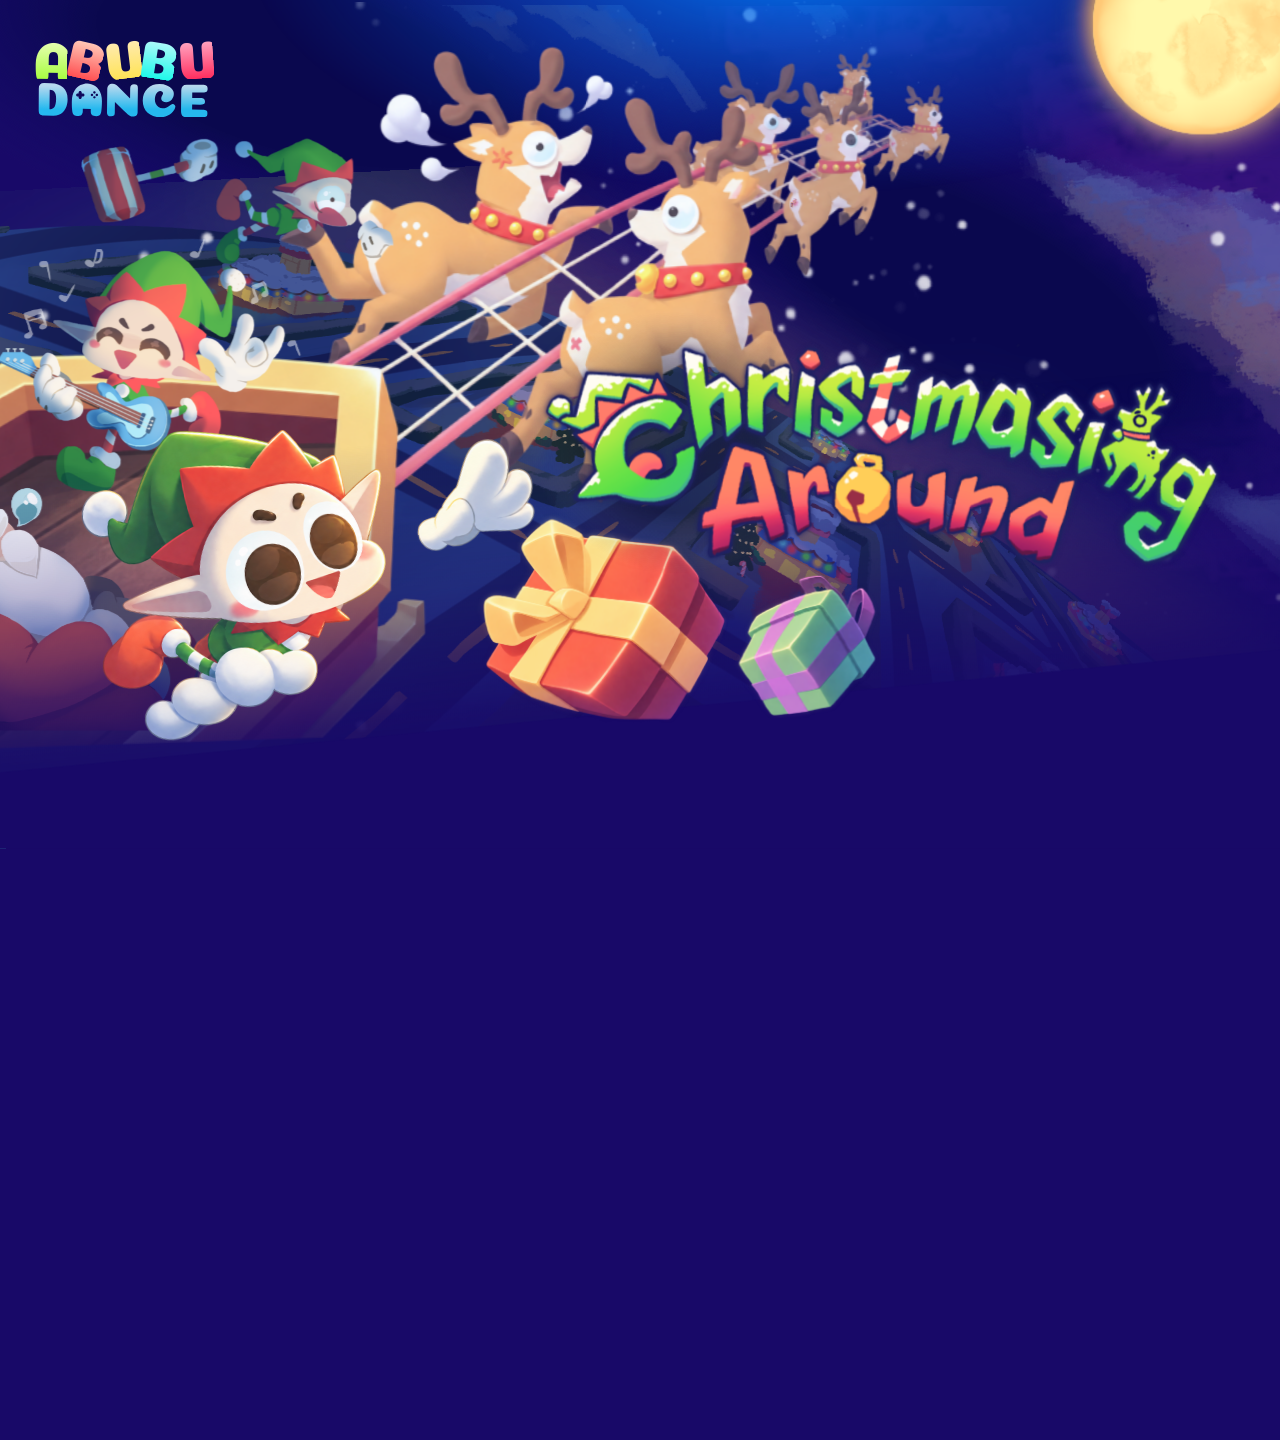
==== abubu-web/index.html @ f177db67 "Merge commit '25cd768bbc5ff5e74a56081f622a112003eb0396'" ====
<!doctype html>
<html lang="en">
<head>
  <meta charset="utf-8">
  <meta name="viewport" content="width=device-width, initial-scale=1">
  <meta name="theme-color" content="#180968">
  <meta name="description" content="Christmas Around — a festive adventure from Abubu Dance.">
  <title>Christmas Around — Abubu Dance</title>
  <link rel="preload" href="assets/ca_logo.png" as="image">
  <link rel="preload" href="assets/sleigh2.png" as="image">
  <style>
    @font-face { font-family: Coiny; src: url("assets/Coiny.ttf") format("truetype"); font-display: swap; }
    :root { color-scheme: dark; background: #180968; }
    * { box-sizing: border-box; }
    html, body { margin: 0; min-height: 100%; }
    body { min-height: 100vh; overflow-x: hidden; background: #180968; }
    .page { min-height: 160vh; overflow: hidden; }
    .scene-shell { position: relative; width: 100%; overflow: hidden; background: #180968; opacity: 0; animation: reveal 1.15s ease-out forwards; }
    .artboard { position: absolute; top: 0; left: 50%; width: 1232px; height: 817px; overflow: hidden; background: #180968; transform-origin: top center; transform: translateX(-50%) scale(var(--scale, 1)); isolation: isolate; }
    .layer, .sprite { position: absolute; }
    .layer, .sprite { pointer-events: none; }
    .layer img, .sprite img { display: block; width: 100%; height: 100%; }
    .parallax { transform: translate3d(var(--move-x, 0px), var(--move-y, 0px), 0); will-change: transform; }
    .rotated { transform: rotate(var(--angle)); transform-origin: center; }
    .rotated.parallax { transform: translate3d(var(--move-x, 0px), var(--move-y, 0px), 0) rotate(var(--angle)); }
    .flight { position: absolute; inset: 0; pointer-events: none; transform: translate3d(var(--flight-x, 0px), var(--flight-y, 0px), 0); will-change: transform; }
    .cloud-high { left: 0; top: 0; width: 1232px; height: 576px; }
    .mobile-background { display: none; left: 0; top: -24px; width: 1232px; height: 842px; }
    .ellipse-72 { left: 321.98px; top: 49.995px; width: 1198px; height: 477px; --angle: 27.01deg; }
    .ellipse-73 { left: -320.015px; top: -164.495px; width: 1198px; height: 477px; --angle: 15.51deg; }
    .cloud-far { left: 0; top: 0; width: 1232px; height: 576px; }
    .planet { left: -103.15px; top: 149.54px; width: 1353px; height: 632px; --angle: -3.05deg; opacity: .79; }
    .snow-2, .snow-3 { left: -276px; top: 0; width: 1511px; height: 706px; }
    .snow-3 { opacity: .47; }
    .snow-detail { left: 515.88px; top: -64.1px; width: 367.895px; height: 171.951px; --angle: .59deg; opacity: .47; }
    .ellipse-71 { left: 150px; top: -334px; width: 1223px; height: 558px; }
    .moon-light { left: 1012px; top: -131px; width: 283px; height: 284px; }
    .moon { left: -588px; top: -160px; width: 1979px; height: 925px; }
    .sleigh { left: -30.474px; top: 35.951px; width: 1179.68px; height: 668.355px; --angle: -1.86deg; }
    .sleigh-shadow { left: -160.816px; top: 360.765px; width: 524px; height: 413.434px; --angle: 1.62deg; }
    .sleigh-detail { left: 763.72px; top: 192px; width: 8.598px; height: 10px; opacity: .93; }
    .sleigh-detail img { -webkit-mask: url("assets/sleigh3.svg") center / 100% 100% no-repeat; mask: url("assets/sleigh3.svg") center / 100% 100% no-repeat; }
    .santa { left: 1px; top: 267px; width: 937px; height: 438px; }
    .elf-hammer { left: -19px; top: 114px; width: 1392px; height: 651px; }
    .elf-guitar { left: -23px; top: 183px; width: 1119px; height: 523px; }
    .fade-slope { left: -48px; top: 404px; width: 1320px; height: 345px; transform: rotate(-5.34deg); background: linear-gradient(180deg, rgba(24,9,104,0) 0%, rgba(24,9,104,.34) 42%, rgba(24,9,104,.88) 78%, #180968 100%); }
    .fade-bottom { left: 0; top: 625px; width: 1235px; height: 192px; }
    .gift { left: 412px; top: 477px; width: 479px; height: 228px; transform: translate3d(var(--foreground-x, 0px), var(--foreground-y, 0px), 0); will-change: transform; }
    .gift img, .elf-front img { will-change: transform; }
    .gift-red img { clip-path: inset(0 38% 0 0); transform-origin: 31% 58%; animation: gift-float-red 4.8s ease-in-out -1.2s infinite; }
    .gift-green img { clip-path: inset(0 0 0 59%); transform-origin: 78% 58%; animation: gift-float-green 5.4s ease-in-out -3.3s infinite; }
    .elf-front { left: 16.177px; top: 368.239px; width: 703px; height: 329px; --angle: -6.41deg; transform: translate3d(var(--foreground-x, 0px), var(--foreground-y, 0px), 0) rotate(var(--angle)); will-change: transform; }
    .elf-front img { animation: elf-float 5.1s ease-in-out -.9s infinite; }
    .logo-shadow { left: 495.108px; top: 286.025px; width: 301.982px; height: 266.508px; --angle: 2.95deg; }
    .game-logo { left: 173.546px; top: 156.808px; width: 1015.096px; height: 474.803px; --angle: 2.95deg; }
    .logo-motion { position: absolute; inset: 0; pointer-events: none; transform: translate3d(var(--logo-x, 0px), var(--logo-y, 0px), 0); animation: logo-breathe 5s ease-in-out infinite; will-change: transform; }
    .studio-logo { position: absolute; left: 32px; top: 27px; width: 170px; height: 88px; z-index: 30; pointer-events: none; }
    .studio-logo__top { height: 53px; display: flex; align-items: flex-start; gap: 0; font: 54px/.9 Coiny, sans-serif; letter-spacing: -5px; white-space: nowrap; }
    .studio-logo__top span { display: block; -webkit-background-clip: text; background-clip: text; color: transparent; }
    .studio-logo__top span:nth-child(1) { transform: rotate(1deg); background-image: linear-gradient(#ffffdc, #a8fc42); }
    .studio-logo__top span:nth-child(2) { transform: rotate(13deg); background-image: linear-gradient(#fff4dc, #ff4f52); }
    .studio-logo__top span:nth-child(3) { transform: rotate(-7deg); background-image: linear-gradient(#ffeed2, #ffe356); }
    .studio-logo__top span:nth-child(4) { transform: rotate(9deg); background-image: linear-gradient(#e4f9ff, #1ef9ea); }
    .studio-logo__top span:nth-child(5) { transform: rotate(-4deg); background-image: linear-gradient(#ffcee3, #ff2e5f); }
    .studio-logo__dance { display: block; position: absolute; left: 5px; top: 53px; width: 162.786px; height: 33.255px; opacity: .9; }
    @keyframes reveal { from { opacity: 0; filter: brightness(.72); } to { opacity: 1; filter: brightness(1); } }
    @keyframes elf-float { 0%, 100% { transform: translate3d(0, 3px, 0) rotate(-.7deg); } 50% { transform: translate3d(4px, -12px, 0) rotate(.8deg); } }
    @keyframes gift-float-red { 0%, 100% { transform: translate3d(0, 3px, 0) rotate(-.8deg); } 50% { transform: translate3d(2px, -13px, 0) rotate(1.4deg); } }
    @keyframes gift-float-green { 0%, 100% { transform: translate3d(0, -2px, 0) rotate(.7deg); } 50% { transform: translate3d(-3px, -16px, 0) rotate(-1.3deg); } }
    @keyframes logo-breathe { 0%, 100% { transform: translate3d(var(--logo-x, 0px), var(--logo-y, 0px), 0) rotate(-.25deg); } 50% { transform: translate3d(var(--logo-x, 0px), calc(var(--logo-y, 0px) - 5px), 0) rotate(.35deg); } }
    @media (max-width: 600px) {
      .artboard { left: 0; height: 1060px; transform-origin: top left; transform: scale(var(--scale, 1)); }
      .artboard > .parallax:not(.mobile-background), .flight { display: none; }
      .mobile-background { display: block; }
      .fade-slope { left: -40px; top: 300px; width: 830px; height: 650px; transform: none; background: linear-gradient(180deg, rgba(24,9,104,0) 0%, rgba(24,9,104,.18) 26%, rgba(24,9,104,.7) 55%, #180968 82%); }
      .fade-bottom { display: none; }
      .game-logo { left: -295px; top: 400px; }
      .logo-shadow { left: 26.562px; top: 529.217px; }
      .elf-front { left: -65px; top: 660px; }
      .gift { left: 230px; top: 760px; }
    }
    @media (prefers-reduced-motion: reduce) {
      .scene-shell { opacity: 1; animation: none; }
      .logo-motion, .gift img, .elf-front img { animation: none; }
      .parallax { transform: none; }
      .rotated.parallax { transform: rotate(var(--angle)); }
      .flight { transform: none; }
      .gift { transform: none; }
      .elf-front { transform: rotate(var(--angle)); }
    }
  </style>
</head>
<body>
  <main class="page" aria-label="Christmas Around game landing page">
    <div class="scene-shell" id="scene-shell">
      <div class="artboard" id="artboard">
        <div class="layer mobile-background parallax" data-depth="5" aria-hidden="true"><img src="assets/ca_background_mobile.png" alt=""></div>
        <div class="layer cloud-high parallax" data-depth="9" aria-hidden="true"><img src="assets/cloud_high.png" alt=""></div>
        <div class="layer ellipse-72 rotated parallax" data-depth="9" aria-hidden="true"><img src="assets/ellipse72.svg" alt=""></div>
        <div class="layer ellipse-73 rotated parallax" data-depth="9" aria-hidden="true"><img src="assets/ellipse73.svg" alt=""></div>
        <div class="layer cloud-far parallax" data-depth="7" aria-hidden="true"><img src="assets/cloud_far.png" alt=""></div>
        <div class="layer planet rotated parallax" data-depth="6" aria-hidden="true"><img src="assets/planet.png" alt=""></div>
        <div class="layer snow-2 parallax" data-depth="3" aria-hidden="true"><img src="assets/snow2.png" alt=""></div>
        <div class="layer snow-3 parallax" data-depth="3" aria-hidden="true"><img src="assets/snow3.png" alt=""></div>
        <div class="layer snow-detail rotated parallax" data-depth="3" aria-hidden="true"><img src="assets/snow3.png" alt=""></div>
        <div class="layer ellipse-71 parallax" data-depth="4" aria-hidden="true"><img src="assets/ellipse71.svg" alt=""></div>
        <div class="layer moon-light parallax" data-depth="3" aria-hidden="true"><img src="assets/moon_light.svg" alt=""></div>
        <div class="layer moon parallax" data-depth="3" aria-hidden="true"><img src="assets/moon.png" alt=""></div>
        <div class="flight" id="flight" aria-hidden="true">
          <div class="layer sleigh-shadow rotated"><img src="assets/sleigh_shadow.svg" alt=""></div>
          <div class="layer sleigh rotated"><img src="assets/sleigh2.png" alt=""></div>
          <div class="layer sleigh-detail"><img src="assets/sleigh4.png" alt=""></div>
          <div class="layer santa"><img src="assets/santa.png" alt=""></div>
          <div class="layer elf-hammer"><img src="assets/elf_hammer.png" alt=""></div>
          <div class="layer elf-guitar"><img src="assets/elf_guitar.png" alt=""></div>
        </div>
        <div class="layer fade-slope" aria-hidden="true"></div>
        <div class="layer fade-bottom" aria-hidden="true"><img src="assets/rectangle370.svg" alt=""></div>
        <div class="sprite gift gift-red" aria-hidden="true"><img src="assets/ca_gift.png" alt=""></div>
        <div class="sprite gift gift-green" aria-hidden="true"><img src="assets/ca_gift.png" alt=""></div>
        <div class="sprite elf-front" aria-hidden="true"><img src="assets/ca_elf_gift.png" alt=""></div>
        <div class="logo-motion" id="logo-motion" aria-hidden="true">
          <div class="layer logo-shadow rotated"><img src="assets/logo_shadow.svg" alt=""></div>
          <div class="layer game-logo rotated"><img src="assets/ca_logo.png" alt=""></div>
        </div>
        <div class="studio-logo" role="img" aria-label="Abubu Dance">
          <div class="studio-logo__top" aria-hidden="true"><span>A</span><span>B</span><span>U</span><span>B</span><span>U</span></div>
          <img class="studio-logo__dance" src="assets/abubu_dance.svg" alt="">
        </div>
      </div>
    </div>
  </main>
  <script>
    (() => {
      const shell = document.getElementById('scene-shell');
      const board = document.getElementById('artboard');
      const logo = document.getElementById('logo-motion');
      const flight = document.getElementById('flight');
      const layers = [...board.querySelectorAll('[data-depth]')];
      const reduceMotion = matchMedia('(prefers-reduced-motion: reduce)');
      const position = { x: 0, y: 0, scroll: 0, targetX: 0, targetY: 0, targetScroll: 0 };
      const resize = () => {
        const width = document.documentElement.clientWidth;
        const mobile = window.innerWidth <= 600;
        const scale = width / (mobile ? 750 : 1232);
        board.style.setProperty('--scale', scale);
        shell.style.height = `${(mobile ? 1060 : 817) * scale}px`;
      };
      resize();
      addEventListener('resize', resize, { passive: true });
      addEventListener('pointermove', event => {
        if (reduceMotion.matches) return;
        position.targetX = Math.max(-1, Math.min(1, (event.clientX / window.innerWidth - .5) * 2));
        position.targetY = Math.max(-1, Math.min(1, (event.clientY / window.innerHeight - .5) * 2));
      }, { passive: true });
      addEventListener('pointerout', event => {
        if (!event.relatedTarget) { position.targetX = 0; position.targetY = 0; }
      });
      const onScroll = () => { position.targetScroll = Math.min(window.scrollY, 700); };
      addEventListener('scroll', onScroll, { passive: true });
      onScroll();
      function tick() {
        position.x += (position.targetX - position.x) * .065;
        position.y += (position.targetY - position.y) * .065;
        position.scroll += (position.targetScroll - position.scroll) * .075;
        if (!reduceMotion.matches) {
          for (const layer of layers) {
            const depth = Number(layer.dataset.depth);
            layer.style.setProperty('--move-x', `${(-position.x * depth).toFixed(2)}px`);
            layer.style.setProperty('--move-y', `${(-position.y * depth - position.scroll * depth / 60).toFixed(2)}px`);
          }
          flight.style.setProperty('--flight-x', `${(position.x * 5).toFixed(2)}px`);
          flight.style.setProperty('--flight-y', `${(position.y * 3 - position.scroll * .06).toFixed(2)}px`);
          board.style.setProperty('--foreground-x', `${(position.x * 3).toFixed(2)}px`);
          board.style.setProperty('--foreground-y', `${(position.y * 2 - position.scroll * .035).toFixed(2)}px`);
          logo.style.setProperty('--logo-x', `${(position.x * 3.5).toFixed(2)}px`);
          logo.style.setProperty('--logo-y', `${(position.y * 2.5 - position.scroll * .045).toFixed(2)}px`);
        }
        requestAnimationFrame(tick);
      }
      requestAnimationFrame(tick);
    })();
  </script>
</body>
</html>
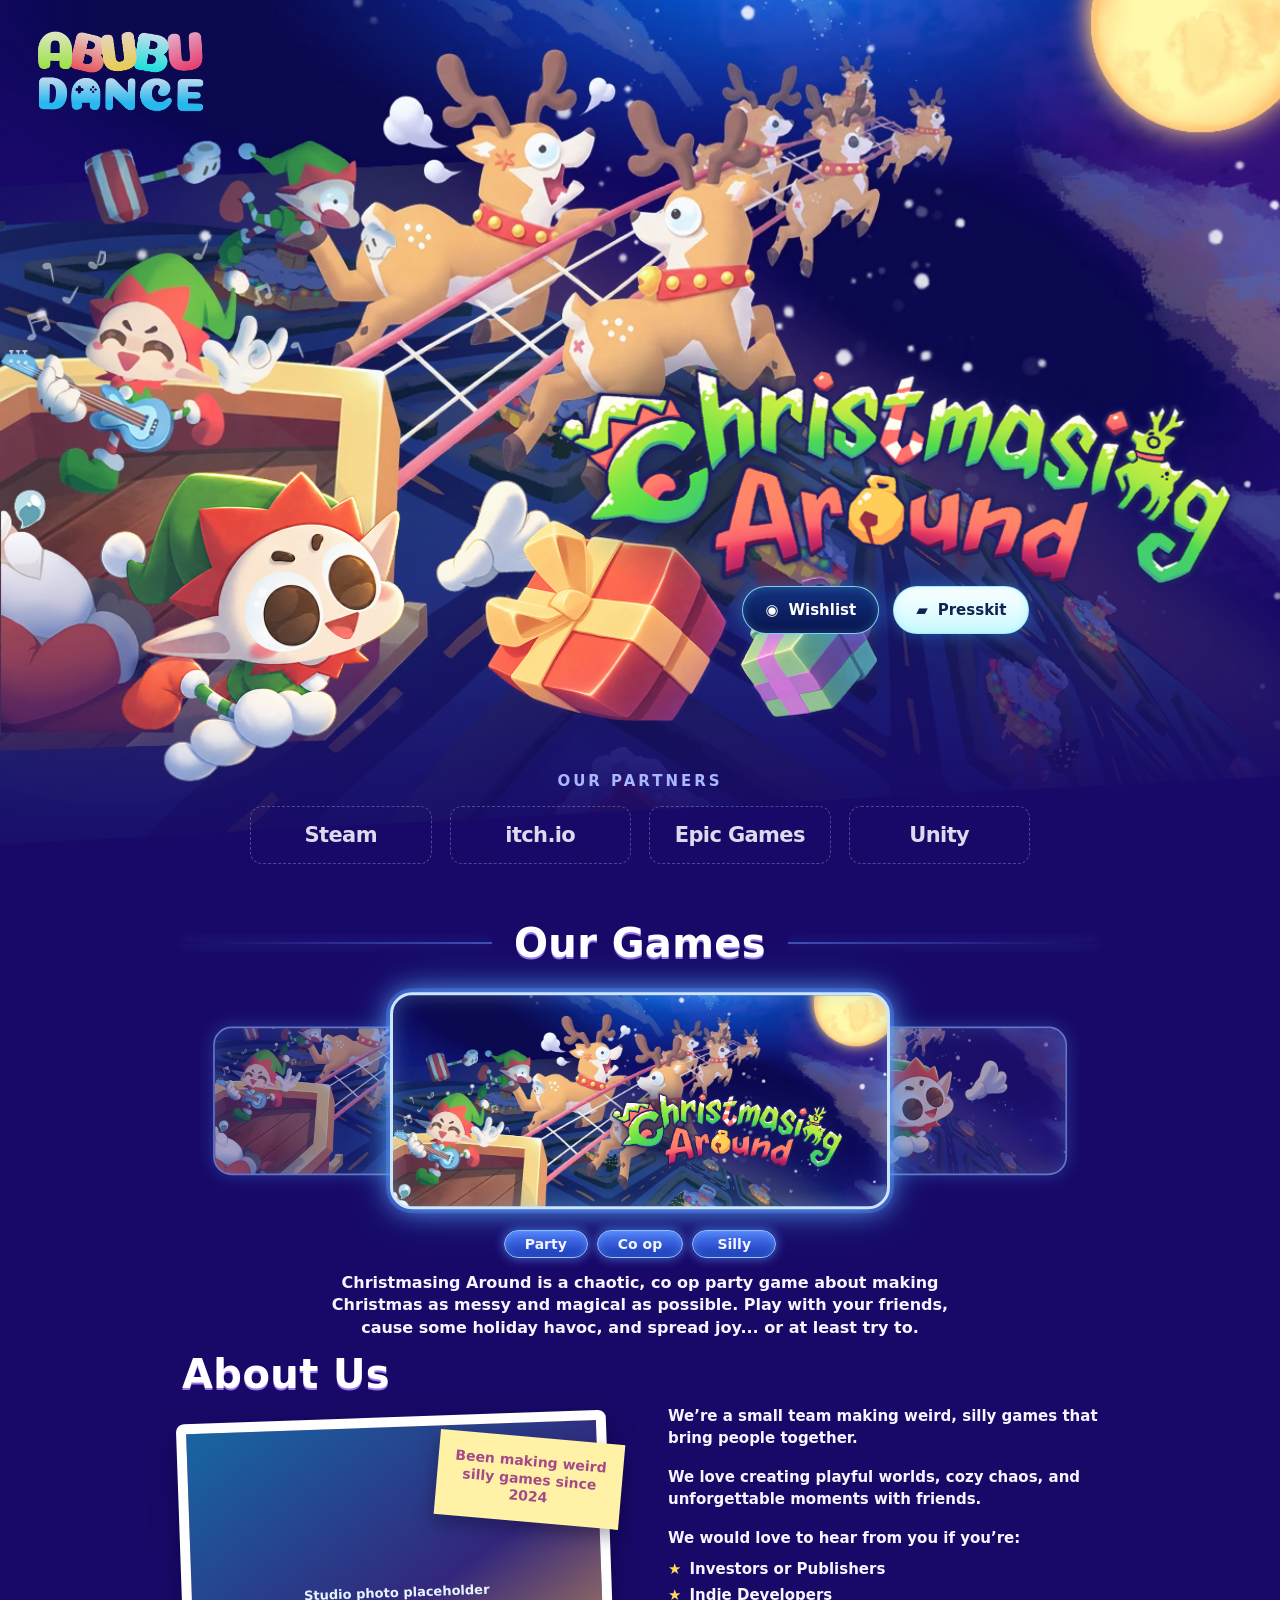
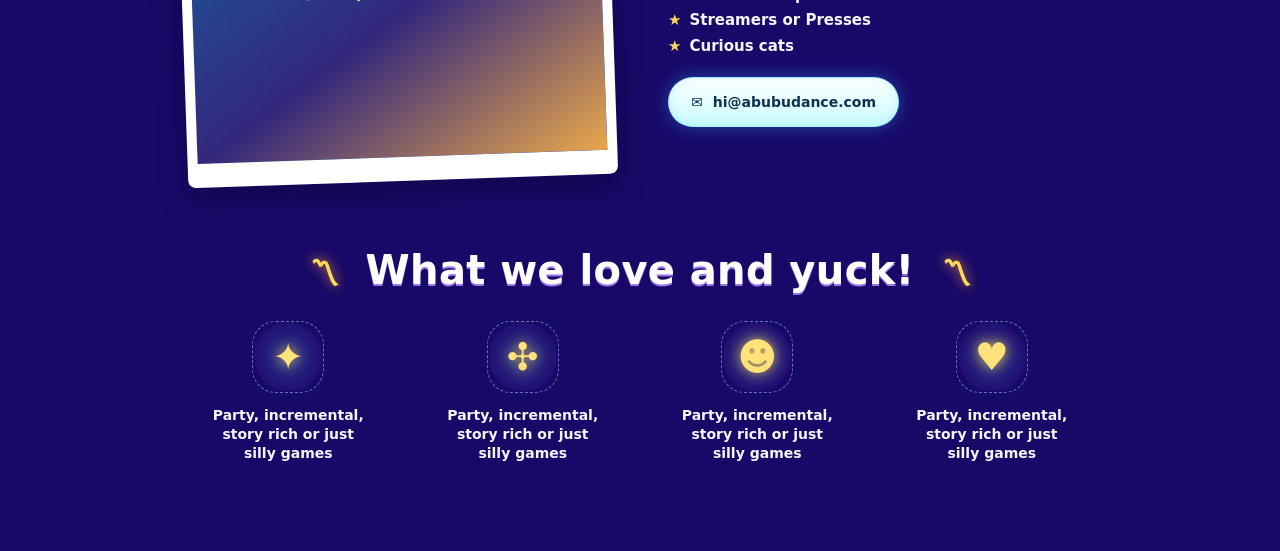
==== commit 4a1004d2: "Sync Abubu site carousel and assets" ====
--- a/abubu-web/index.html
+++ b/abubu-web/index.html
@@ -6,180 +6,126 @@
   <meta name="theme-color" content="#180968">
   <meta name="description" content="Christmas Around — a festive adventure from Abubu Dance.">
   <title>Christmas Around — Abubu Dance</title>
-  <link rel="preload" href="assets/ca_logo.png" as="image">
-  <link rel="preload" href="assets/sleigh2.png" as="image">
-  <style>
-    @font-face { font-family: Coiny; src: url("assets/Coiny.ttf") format("truetype"); font-display: swap; }
-    :root { color-scheme: dark; background: #180968; }
-    * { box-sizing: border-box; }
-    html, body { margin: 0; min-height: 100%; }
-    body { min-height: 100vh; overflow-x: hidden; background: #180968; }
-    .page { min-height: 160vh; overflow: hidden; }
-    .scene-shell { position: relative; width: 100%; overflow: hidden; background: #180968; opacity: 0; animation: reveal 1.15s ease-out forwards; }
-    .artboard { position: absolute; top: 0; left: 50%; width: 1232px; height: 817px; overflow: hidden; background: #180968; transform-origin: top center; transform: translateX(-50%) scale(var(--scale, 1)); isolation: isolate; }
-    .layer, .sprite { position: absolute; }
-    .layer, .sprite { pointer-events: none; }
-    .layer img, .sprite img { display: block; width: 100%; height: 100%; }
-    .parallax { transform: translate3d(var(--move-x, 0px), var(--move-y, 0px), 0); will-change: transform; }
-    .rotated { transform: rotate(var(--angle)); transform-origin: center; }
-    .rotated.parallax { transform: translate3d(var(--move-x, 0px), var(--move-y, 0px), 0) rotate(var(--angle)); }
-    .flight { position: absolute; inset: 0; pointer-events: none; transform: translate3d(var(--flight-x, 0px), var(--flight-y, 0px), 0); will-change: transform; }
-    .cloud-high { left: 0; top: 0; width: 1232px; height: 576px; }
-    .mobile-background { display: none; left: 0; top: -24px; width: 1232px; height: 842px; }
-    .ellipse-72 { left: 321.98px; top: 49.995px; width: 1198px; height: 477px; --angle: 27.01deg; }
-    .ellipse-73 { left: -320.015px; top: -164.495px; width: 1198px; height: 477px; --angle: 15.51deg; }
-    .cloud-far { left: 0; top: 0; width: 1232px; height: 576px; }
-    .planet { left: -103.15px; top: 149.54px; width: 1353px; height: 632px; --angle: -3.05deg; opacity: .79; }
-    .snow-2, .snow-3 { left: -276px; top: 0; width: 1511px; height: 706px; }
-    .snow-3 { opacity: .47; }
-    .snow-detail { left: 515.88px; top: -64.1px; width: 367.895px; height: 171.951px; --angle: .59deg; opacity: .47; }
-    .ellipse-71 { left: 150px; top: -334px; width: 1223px; height: 558px; }
-    .moon-light { left: 1012px; top: -131px; width: 283px; height: 284px; }
-    .moon { left: -588px; top: -160px; width: 1979px; height: 925px; }
-    .sleigh { left: -30.474px; top: 35.951px; width: 1179.68px; height: 668.355px; --angle: -1.86deg; }
-    .sleigh-shadow { left: -160.816px; top: 360.765px; width: 524px; height: 413.434px; --angle: 1.62deg; }
-    .sleigh-detail { left: 763.72px; top: 192px; width: 8.598px; height: 10px; opacity: .93; }
-    .sleigh-detail img { -webkit-mask: url("assets/sleigh3.svg") center / 100% 100% no-repeat; mask: url("assets/sleigh3.svg") center / 100% 100% no-repeat; }
-    .santa { left: 1px; top: 267px; width: 937px; height: 438px; }
-    .elf-hammer { left: -19px; top: 114px; width: 1392px; height: 651px; }
-    .elf-guitar { left: -23px; top: 183px; width: 1119px; height: 523px; }
-    .fade-slope { left: -48px; top: 404px; width: 1320px; height: 345px; transform: rotate(-5.34deg); background: linear-gradient(180deg, rgba(24,9,104,0) 0%, rgba(24,9,104,.34) 42%, rgba(24,9,104,.88) 78%, #180968 100%); }
-    .fade-bottom { left: 0; top: 625px; width: 1235px; height: 192px; }
-    .gift { left: 412px; top: 477px; width: 479px; height: 228px; transform: translate3d(var(--foreground-x, 0px), var(--foreground-y, 0px), 0); will-change: transform; }
-    .gift img, .elf-front img { will-change: transform; }
-    .gift-red img { clip-path: inset(0 38% 0 0); transform-origin: 31% 58%; animation: gift-float-red 4.8s ease-in-out -1.2s infinite; }
-    .gift-green img { clip-path: inset(0 0 0 59%); transform-origin: 78% 58%; animation: gift-float-green 5.4s ease-in-out -3.3s infinite; }
-    .elf-front { left: 16.177px; top: 368.239px; width: 703px; height: 329px; --angle: -6.41deg; transform: translate3d(var(--foreground-x, 0px), var(--foreground-y, 0px), 0) rotate(var(--angle)); will-change: transform; }
-    .elf-front img { animation: elf-float 5.1s ease-in-out -.9s infinite; }
-    .logo-shadow { left: 495.108px; top: 286.025px; width: 301.982px; height: 266.508px; --angle: 2.95deg; }
-    .game-logo { left: 173.546px; top: 156.808px; width: 1015.096px; height: 474.803px; --angle: 2.95deg; }
-    .logo-motion { position: absolute; inset: 0; pointer-events: none; transform: translate3d(var(--logo-x, 0px), var(--logo-y, 0px), 0); animation: logo-breathe 5s ease-in-out infinite; will-change: transform; }
-    .studio-logo { position: absolute; left: 32px; top: 27px; width: 170px; height: 88px; z-index: 30; pointer-events: none; }
-    .studio-logo__top { height: 53px; display: flex; align-items: flex-start; gap: 0; font: 54px/.9 Coiny, sans-serif; letter-spacing: -5px; white-space: nowrap; }
-    .studio-logo__top span { display: block; -webkit-background-clip: text; background-clip: text; color: transparent; }
-    .studio-logo__top span:nth-child(1) { transform: rotate(1deg); background-image: linear-gradient(#ffffdc, #a8fc42); }
-    .studio-logo__top span:nth-child(2) { transform: rotate(13deg); background-image: linear-gradient(#fff4dc, #ff4f52); }
-    .studio-logo__top span:nth-child(3) { transform: rotate(-7deg); background-image: linear-gradient(#ffeed2, #ffe356); }
-    .studio-logo__top span:nth-child(4) { transform: rotate(9deg); background-image: linear-gradient(#e4f9ff, #1ef9ea); }
-    .studio-logo__top span:nth-child(5) { transform: rotate(-4deg); background-image: linear-gradient(#ffcee3, #ff2e5f); }
-    .studio-logo__dance { display: block; position: absolute; left: 5px; top: 53px; width: 162.786px; height: 33.255px; opacity: .9; }
-    @keyframes reveal { from { opacity: 0; filter: brightness(.72); } to { opacity: 1; filter: brightness(1); } }
-    @keyframes elf-float { 0%, 100% { transform: translate3d(0, 3px, 0) rotate(-.7deg); } 50% { transform: translate3d(4px, -12px, 0) rotate(.8deg); } }
-    @keyframes gift-float-red { 0%, 100% { transform: translate3d(0, 3px, 0) rotate(-.8deg); } 50% { transform: translate3d(2px, -13px, 0) rotate(1.4deg); } }
-    @keyframes gift-float-green { 0%, 100% { transform: translate3d(0, -2px, 0) rotate(.7deg); } 50% { transform: translate3d(-3px, -16px, 0) rotate(-1.3deg); } }
-    @keyframes logo-breathe { 0%, 100% { transform: translate3d(var(--logo-x, 0px), var(--logo-y, 0px), 0) rotate(-.25deg); } 50% { transform: translate3d(var(--logo-x, 0px), calc(var(--logo-y, 0px) - 5px), 0) rotate(.35deg); } }
-    @media (max-width: 600px) {
-      .artboard { left: 0; height: 1060px; transform-origin: top left; transform: scale(var(--scale, 1)); }
-      .artboard > .parallax:not(.mobile-background), .flight { display: none; }
-      .mobile-background { display: block; }
-      .fade-slope { left: -40px; top: 300px; width: 830px; height: 650px; transform: none; background: linear-gradient(180deg, rgba(24,9,104,0) 0%, rgba(24,9,104,.18) 26%, rgba(24,9,104,.7) 55%, #180968 82%); }
-      .fade-bottom { display: none; }
-      .game-logo { left: -295px; top: 400px; }
-      .logo-shadow { left: 26.562px; top: 529.217px; }
-      .elf-front { left: -65px; top: 660px; }
-      .gift { left: 230px; top: 760px; }
-    }
-    @media (prefers-reduced-motion: reduce) {
-      .scene-shell { opacity: 1; animation: none; }
-      .logo-motion, .gift img, .elf-front img { animation: none; }
-      .parallax { transform: none; }
-      .rotated.parallax { transform: rotate(var(--angle)); }
-      .flight { transform: none; }
-      .gift { transform: none; }
-      .elf-front { transform: rotate(var(--angle)); }
-    }
-  </style>
+  <link rel="preload" href="assets/CABackground.webp" as="image">
+  <link rel="preload" href="assets/CALogo.png" as="image">
+  <link rel="stylesheet" href="styles.css">
 </head>
 <body>
   <main class="page" aria-label="Christmas Around game landing page">
     <div class="scene-shell" id="scene-shell">
       <div class="artboard" id="artboard">
-        <div class="layer mobile-background parallax" data-depth="5" aria-hidden="true"><img src="assets/ca_background_mobile.png" alt=""></div>
-        <div class="layer cloud-high parallax" data-depth="9" aria-hidden="true"><img src="assets/cloud_high.png" alt=""></div>
-        <div class="layer ellipse-72 rotated parallax" data-depth="9" aria-hidden="true"><img src="assets/ellipse72.svg" alt=""></div>
-        <div class="layer ellipse-73 rotated parallax" data-depth="9" aria-hidden="true"><img src="assets/ellipse73.svg" alt=""></div>
-        <div class="layer cloud-far parallax" data-depth="7" aria-hidden="true"><img src="assets/cloud_far.png" alt=""></div>
-        <div class="layer planet rotated parallax" data-depth="6" aria-hidden="true"><img src="assets/planet.png" alt=""></div>
-        <div class="layer snow-2 parallax" data-depth="3" aria-hidden="true"><img src="assets/snow2.png" alt=""></div>
-        <div class="layer snow-3 parallax" data-depth="3" aria-hidden="true"><img src="assets/snow3.png" alt=""></div>
-        <div class="layer snow-detail rotated parallax" data-depth="3" aria-hidden="true"><img src="assets/snow3.png" alt=""></div>
-        <div class="layer ellipse-71 parallax" data-depth="4" aria-hidden="true"><img src="assets/ellipse71.svg" alt=""></div>
-        <div class="layer moon-light parallax" data-depth="3" aria-hidden="true"><img src="assets/moon_light.svg" alt=""></div>
-        <div class="layer moon parallax" data-depth="3" aria-hidden="true"><img src="assets/moon.png" alt=""></div>
-        <div class="flight" id="flight" aria-hidden="true">
-          <div class="layer sleigh-shadow rotated"><img src="assets/sleigh_shadow.svg" alt=""></div>
-          <div class="layer sleigh rotated"><img src="assets/sleigh2.png" alt=""></div>
-          <div class="layer sleigh-detail"><img src="assets/sleigh4.png" alt=""></div>
-          <div class="layer santa"><img src="assets/santa.png" alt=""></div>
-          <div class="layer elf-hammer"><img src="assets/elf_hammer.png" alt=""></div>
-          <div class="layer elf-guitar"><img src="assets/elf_guitar.png" alt=""></div>
-        </div>
-        <div class="layer fade-slope" aria-hidden="true"></div>
-        <div class="layer fade-bottom" aria-hidden="true"><img src="assets/rectangle370.svg" alt=""></div>
-        <div class="sprite gift gift-red" aria-hidden="true"><img src="assets/ca_gift.png" alt=""></div>
-        <div class="sprite gift gift-green" aria-hidden="true"><img src="assets/ca_gift.png" alt=""></div>
-        <div class="sprite elf-front" aria-hidden="true"><img src="assets/ca_elf_gift.png" alt=""></div>
-        <div class="logo-motion" id="logo-motion" aria-hidden="true">
-          <div class="layer logo-shadow rotated"><img src="assets/logo_shadow.svg" alt=""></div>
-          <div class="layer game-logo rotated"><img src="assets/ca_logo.png" alt=""></div>
-        </div>
-        <div class="studio-logo" role="img" aria-label="Abubu Dance">
-          <div class="studio-logo__top" aria-hidden="true"><span>A</span><span>B</span><span>U</span><span>B</span><span>U</span></div>
-          <img class="studio-logo__dance" src="assets/abubu_dance.svg" alt="">
-        </div>
+        <img class="scene-background" src="assets/CABackground.webp" alt="">
+        <div class="scene-fade" aria-hidden="true"></div>
+        <img class="gift" src="assets/CAGift.png" alt="">
+        <img class="elf-front" src="assets/CAElfGift.png" alt="">
+        <img class="game-logo" src="assets/CALogo.png" alt="">
+        <img class="studio-logo" src="assets/AbubuDanceLogo.png" alt="Abubu Dance">
+      </div>
+      <div class="hero-actions" aria-label="Game links">
+        <button class="hero-button hero-button--wishlist" type="button"><span aria-hidden="true">◉</span> Wishlist</button>
+        <button class="hero-button hero-button--presskit" type="button"><span aria-hidden="true">▰</span> Presskit</button>
       </div>
     </div>
+
+    <section class="showcase" aria-label="Abubu Dance games and studio">
+      <section class="partners" aria-labelledby="partners-title">
+        <h2 id="partners-title" class="eyebrow">Our partners</h2>
+        <div class="partner-list">
+          <div class="partner-placeholder">Steam</div>
+          <div class="partner-placeholder">itch.io</div>
+          <div class="partner-placeholder">Epic Games</div>
+          <div class="partner-placeholder">Unity</div>
+        </div>
+      </section>
+
+      <section class="games" aria-labelledby="games-title">
+        <h2 id="games-title" class="section-title">Our Games</h2>
+        <div class="game-carousel" id="game-carousel" role="region" aria-label="Game poster carousel. Swipe or use the arrow keys to browse games" tabindex="0">
+          <div class="carousel-track"></div>
+          <span class="visually-hidden" id="carousel-status" aria-live="polite"></span>
+        </div>
+        <div class="game-details">
+          <div class="game-tags"></div>
+          <p class="game-description"></p>
+        </div>
+      </section>
+
+      <section class="about" aria-labelledby="about-title">
+        <div class="about-visual">
+          <h2 id="about-title" class="section-title">About Us</h2>
+          <div class="photo-placeholder" aria-label="Studio photo placeholder">
+            <span>Studio photo placeholder</span>
+          </div>
+          <div class="note-placeholder">Been making weird silly games since 2024</div>
+        </div>
+        <div class="about-copy">
+          <p>We’re a small team making weird, silly games that bring people together.</p>
+          <p>We love creating playful worlds, cozy chaos, and unforgettable moments with friends.</p>
+          <p>We would love to hear from you if you’re:</p>
+          <ul>
+            <li>Investors or Publishers</li>
+            <li>Indie Developers</li>
+            <li>Streamers or Presses</li>
+            <li>Curious cats</li>
+          </ul>
+          <a class="contact-button" href="mailto:hi@abubudance.com"><span aria-hidden="true">✉</span> hi@abubudance.com</a>
+        </div>
+      </section>
+
+      <section class="values" aria-labelledby="values-title">
+        <h2 id="values-title" class="section-title"><span class="title-spark title-spark--gold">〽</span> What we love and yuck! <span class="title-spark title-spark--gold">〽</span></h2>
+        <div class="value-list">
+          <article class="value-item"><div class="icon-placeholder">✦</div><p>Party, incremental,<br>story rich or just<br>silly games</p></article>
+          <article class="value-item"><div class="icon-placeholder">✣</div><p>Party, incremental,<br>story rich or just<br>silly games</p></article>
+          <article class="value-item"><div class="icon-placeholder">☻</div><p>Party, incremental,<br>story rich or just<br>silly games</p></article>
+          <article class="value-item"><div class="icon-placeholder">♥</div><p>Party, incremental,<br>story rich or just<br>silly games</p></article>
+        </div>
+      </section>
+    </section>
   </main>
+  <canvas class="cursor-trail" id="cursor-trail" aria-hidden="true"></canvas>
+  <img class="custom-cursor" id="custom-cursor" src="assets/cursor.png" alt="" aria-hidden="true">
   <script>
-    (() => {
-      const shell = document.getElementById('scene-shell');
-      const board = document.getElementById('artboard');
-      const logo = document.getElementById('logo-motion');
-      const flight = document.getElementById('flight');
-      const layers = [...board.querySelectorAll('[data-depth]')];
-      const reduceMotion = matchMedia('(prefers-reduced-motion: reduce)');
-      const position = { x: 0, y: 0, scroll: 0, targetX: 0, targetY: 0, targetScroll: 0 };
-      const resize = () => {
-        const width = document.documentElement.clientWidth;
-        const mobile = window.innerWidth <= 600;
-        const scale = width / (mobile ? 750 : 1232);
-        board.style.setProperty('--scale', scale);
-        shell.style.height = `${(mobile ? 1060 : 817) * scale}px`;
-      };
-      resize();
-      addEventListener('resize', resize, { passive: true });
-      addEventListener('pointermove', event => {
-        if (reduceMotion.matches) return;
-        position.targetX = Math.max(-1, Math.min(1, (event.clientX / window.innerWidth - .5) * 2));
-        position.targetY = Math.max(-1, Math.min(1, (event.clientY / window.innerHeight - .5) * 2));
-      }, { passive: true });
-      addEventListener('pointerout', event => {
-        if (!event.relatedTarget) { position.targetX = 0; position.targetY = 0; }
-      });
-      const onScroll = () => { position.targetScroll = Math.min(window.scrollY, 700); };
-      addEventListener('scroll', onScroll, { passive: true });
-      onScroll();
-      function tick() {
-        position.x += (position.targetX - position.x) * .065;
-        position.y += (position.targetY - position.y) * .065;
-        position.scroll += (position.targetScroll - position.scroll) * .075;
-        if (!reduceMotion.matches) {
-          for (const layer of layers) {
-            const depth = Number(layer.dataset.depth);
-            layer.style.setProperty('--move-x', `${(-position.x * depth).toFixed(2)}px`);
-            layer.style.setProperty('--move-y', `${(-position.y * depth - position.scroll * depth / 60).toFixed(2)}px`);
-          }
-          flight.style.setProperty('--flight-x', `${(position.x * 5).toFixed(2)}px`);
-          flight.style.setProperty('--flight-y', `${(position.y * 3 - position.scroll * .06).toFixed(2)}px`);
-          board.style.setProperty('--foreground-x', `${(position.x * 3).toFixed(2)}px`);
-          board.style.setProperty('--foreground-y', `${(position.y * 2 - position.scroll * .035).toFixed(2)}px`);
-          logo.style.setProperty('--logo-x', `${(position.x * 3.5).toFixed(2)}px`);
-          logo.style.setProperty('--logo-y', `${(position.y * 2.5 - position.scroll * .045).toFixed(2)}px`);
-        }
-        requestAnimationFrame(tick);
+    window.carouselGames = [
+      {
+        name: 'Christmasing Around',
+        title: 'Christmasing Around',
+        image: 'assets/CALogo.png',
+        backgroundImage: 'assets/CABackground.webp',
+        tags: ['Party', 'Co op', 'Silly'],
+        description: 'Christmasing Around is a chaotic, co op party game about making Christmas as messy and magical as possible. Play with your friends, cause some holiday havoc, and spread joy... or at least try to.'
+      },
+      {
+        name: 'Upcoming game one',
+        title: 'Coming Soon',
+        image: '',
+        tags: ['Coming soon'],
+        description: 'More games are coming soon. Keep an eye out for new playful worlds from Abubu Dance.'
+      },
+      {
+        name: 'Upcoming game two',
+        title: 'Coming Soon',
+        image: '',
+        tags: ['Coming soon'],
+        description: 'More games are coming soon. Keep an eye out for new playful worlds from Abubu Dance.'
+      },
+      {
+        name: 'Upcoming game three',
+        title: 'Coming Soon',
+        image: '',
+        tags: ['Coming soon'],
+        description: 'More games are coming soon. Keep an eye out for new playful worlds from Abubu Dance.'
+      },
+      {
+        name: 'Upcoming game four',
+        title: 'Coming Soon',
+        image: '',
+        tags: ['Coming soon'],
+        description: 'More games are coming soon. Keep an eye out for new playful worlds from Abubu Dance.'
       }
-      requestAnimationFrame(tick);
-    })();
+    ];
   </script>
+  <script src="script.js" defer></script>
+
 </body>
 </html>
--- a/abubu-web/styles.css
+++ b/abubu-web/styles.css
@@ -0,0 +1,674 @@
+:root {
+  color-scheme: dark;
+  background: #180968;
+}
+
+* {
+  box-sizing: border-box;
+}
+
+html,
+body {
+  margin: 0;
+  min-height: 100%;
+}
+
+body {
+  min-height: 100vh;
+  overflow-x: hidden;
+  background: #180968;
+  font-family: "Trebuchet MS", system-ui, sans-serif;
+  cursor: url("assets/cursor.png") 4 3, auto;
+}
+
+body.cursor-ready {
+  cursor: none;
+}
+
+.page {
+  min-height: 160vh;
+  overflow: hidden;
+}
+
+main.page {
+  width: min(100%, 1280px);
+  margin-inline: auto;
+}
+
+.scene-shell {
+  position: relative;
+  width: 100%;
+  overflow: visible;
+  background: #180968;
+  opacity: 0;
+  animation: reveal 1.15s ease-out forwards;
+  z-index: 0;
+}
+
+.artboard {
+  position: absolute;
+  top: 0;
+  left: 50%;
+  width: 1232px;
+  height: 818px;
+  overflow: hidden;
+  background: transparent;
+  transform: translateX(-50%) scale(var(--scale, 1));
+  transform-origin: top center;
+  isolation: isolate;
+}
+
+.artboard img {
+  position: absolute;
+  display: block;
+  height: auto;
+}
+
+.scene-background {
+  inset: 0;
+  width: 1232px;
+  height: 818px !important;
+  z-index: 0;
+}
+
+.scene-fade {
+  position: absolute;
+  top: 469px;
+  left: -10%;
+  width: 120%;
+  height: var(--fade-height, 100vh);
+  background: linear-gradient(180deg, rgba(24, 9, 104, 0) 0%, #180968 var(--fade-stop, 25%), #180968 100%);
+  transform: rotate(356deg);
+  z-index: 1;
+}
+
+.game-logo {
+  left: 173px;
+  top: 150px;
+  width: 1039px;
+  z-index: 4;
+  transform: translate3d(var(--logo-x, 0px), var(--logo-y, 0px), 0);
+}
+
+.elf-front {
+  left: 16px;
+  top: 368px;
+  width: 736px;
+  z-index: 2;
+  animation: elf-float 5.1s ease-in-out -.9s infinite;
+}
+
+.gift {
+  left: 412px;
+  top: 477px;
+  width: 479px;
+  z-index: 3;
+  animation: gift-float 5s ease-in-out -1.2s infinite;
+}
+
+.studio-logo {
+  position: absolute;
+  left: 32px;
+  top: 27px;
+  width: 170px;
+  height: auto;
+  z-index: 5;
+  pointer-events: none;
+}
+
+.hero-actions {
+  position: absolute;
+  left: 58%;
+  top: 69%;
+  z-index: 6;
+  display: flex;
+  gap: 14px;
+}
+
+.hero-button,
+.contact-button {
+  display: inline-flex;
+  align-items: center;
+  justify-content: center;
+  gap: 10px;
+  min-height: 48px;
+  padding: 0 22px;
+  border: 1px solid rgba(151, 235, 255, .86);
+  border-radius: 999px;
+  color: #fff;
+  background: linear-gradient(180deg, #13337f, #07134d);
+  box-shadow: 0 0 18px rgba(47, 160, 255, .42), inset 0 0 10px rgba(98, 224, 255, .25);
+  font-family: inherit;
+  font-size: 15px;
+  font-weight: 700;
+  line-height: 1.1;
+  white-space: nowrap;
+  cursor: inherit;
+}
+
+.hero-button--presskit,
+.contact-button {
+  color: #102453;
+  background: linear-gradient(180deg, #fff, #c9faff);
+}
+
+.showcase {
+  position: relative;
+  z-index: 1;
+  width: min(100%, 1040px);
+  margin: clamp(-78px, -6.5vw, -28px) auto 0;
+  padding: 0 clamp(24px, 5vw, 62px) 88px;
+  color: #f7f5ff;
+}
+
+.partners {
+  text-align: center;
+}
+
+.eyebrow {
+  margin: 0 0 16px;
+  color: #aab6ff;
+  font-size: 15px;
+  font-weight: 800;
+  letter-spacing: .2em;
+  text-transform: uppercase;
+}
+
+.partner-list {
+  display: grid;
+  grid-template-columns: repeat(4, minmax(0, 1fr));
+  align-items: center;
+  gap: 18px;
+  max-width: 780px;
+  margin: 0 auto;
+}
+
+.partner-placeholder {
+  display: grid;
+  min-height: 58px;
+  place-items: center;
+  border: 1px dashed rgba(203, 219, 255, .34);
+  border-radius: 12px;
+  color: #f9f7ff;
+  font-size: clamp(14px, 2vw, 21px);
+  font-weight: 800;
+  letter-spacing: -.03em;
+  opacity: .88;
+}
+
+.games {
+  margin-top: 58px;
+  text-align: center;
+}
+
+.games .section-title {
+  display: flex;
+  align-items: center;
+  gap: 22px;
+}
+
+.games .section-title::before,
+.games .section-title::after {
+  flex: 1;
+  height: 2px;
+  background: linear-gradient(90deg, transparent, rgba(101, 145, 255, .52));
+  box-shadow: 0 0 12px rgba(78, 131, 255, .48);
+  content: "";
+}
+
+.games .section-title::after {
+  transform: rotate(180deg);
+}
+
+.section-title {
+  margin: 0 0 22px;
+  color: #fff;
+  font-size: clamp(28px, 4vw, 40px);
+  font-weight: 900;
+  letter-spacing: .01em;
+  line-height: 1.05;
+  text-shadow: 0 2px 0 #9c75ed;
+}
+
+.title-spark {
+  display: inline-block;
+  margin: 0 12px;
+  color: #71f8ff;
+  font-size: .76em;
+  text-shadow: 0 0 12px #71f8ff;
+}
+
+.title-spark--gold {
+  color: #ffd858;
+  text-shadow: 0 0 12px #ff9f2f;
+}
+
+.game-carousel {
+  position: relative;
+  height: clamp(190px, 23vw, 230px);
+  margin: 0 auto;
+  touch-action: pan-y;
+  user-select: none;
+  -webkit-user-select: none;
+}
+
+.game-carousel:focus {
+  outline: none;
+}
+
+.game-carousel:focus-visible .game-slide.is-center {
+  box-shadow: 0 0 0 5px rgba(139, 218, 255, .65), 0 0 32px rgba(95, 164, 255, 1), 0 0 54px rgba(53, 222, 255, .36);
+}
+
+.visually-hidden {
+  position: absolute;
+  width: 1px;
+  height: 1px;
+  overflow: hidden;
+  clip: rect(0, 0, 0, 0);
+  white-space: nowrap;
+}
+
+.carousel-track {
+  position: absolute;
+  inset: 0;
+}
+
+.game-slide {
+  position: absolute;
+  top: 50%;
+  left: 50%;
+  width: 22%;
+  aspect-ratio: 2.3 / 1;
+  overflow: hidden;
+  border: 2px solid #93baff;
+  border-radius: 22px;
+  background: #101b7b url("assets/CABackground.webp") center top / cover no-repeat;
+  box-shadow: 0 0 22px rgba(76, 171, 255, .44), inset 0 0 24px rgba(147, 214, 255, .28);
+  opacity: 0;
+  transform: translate(-50%, -50%) translateX(var(--shift, 0px)) scale(var(--card-scale, 1));
+}
+
+.game-slide--upcoming {
+  background-position: center;
+  background-size: auto 175%;
+}
+
+.game-slide--upcoming:nth-child(even) {
+  background-image: linear-gradient(135deg, rgba(93, 78, 216, .22), rgba(58, 25, 138, .35)), url("assets/CABackground.webp");
+  background-size: cover, auto 175%;
+}
+
+.game-slide--upcoming:nth-child(even)::before {
+  position: absolute;
+  inset: 0;
+  background: url("assets/CAElfGift.png") center 45% / auto 105% no-repeat;
+  content: "";
+  pointer-events: none;
+}
+
+.game-slide--upcoming.is-left {
+  background-position: left center;
+}
+
+.game-slide--upcoming.is-right {
+  background-position: right center;
+}
+
+.game-carousel.is-ready .game-slide {
+  transition: transform .85s cubic-bezier(.22, 1, .36, 1), opacity .7s ease, width .85s cubic-bezier(.22, 1, .36, 1), aspect-ratio .85s cubic-bezier(.22, 1, .36, 1);
+}
+
+.game-slide.is-center {
+  width: min(66%, 500px);
+  z-index: 4;
+  opacity: 1;
+  --card-scale: 1;
+  border: 3px solid #cce6ff;
+  box-shadow: 0 0 0 4px rgba(86, 143, 255, .35), 0 0 26px rgba(95, 164, 255, .95), 0 0 50px rgba(53, 222, 255, .28), inset 0 0 20px rgba(150, 215, 255, .3);
+}
+
+.game-slide.is-left,
+.game-slide.is-right {
+  width: 30%;
+  aspect-ratio: 1.55 / 1;
+  z-index: 2;
+  opacity: .62;
+  --card-scale: .84;
+}
+
+.game-slide.is-far-left,
+.game-slide.is-far-right {
+  width: 22%;
+  z-index: 1;
+  opacity: 0;
+  --card-scale: .72;
+  pointer-events: none;
+}
+
+.game-slide img {
+  position: absolute;
+  top: 12%;
+  left: 18%;
+  display: block;
+  width: 75%;
+  height: auto;
+  filter: drop-shadow(0 0 12px rgba(30, 30, 119, .75));
+  -webkit-user-drag: none;
+}
+
+.game-slide span {
+  position: absolute;
+  z-index: 1;
+  right: 14px;
+  bottom: 14px;
+  left: 14px;
+  color: #fff;
+  font-size: clamp(15px, 2vw, 25px);
+  font-weight: 900;
+  letter-spacing: .04em;
+  text-align: center;
+  text-transform: uppercase;
+  text-shadow: 0 2px 8px #0d0a4a, 0 0 18px #0d0a4a;
+}
+
+.game-slide:not(.is-center) span {
+  display: none;
+}
+
+.game-details {
+  min-height: 96px;
+}
+
+.game-tags {
+  display: flex;
+  justify-content: center;
+  flex-wrap: wrap;
+  gap: 9px;
+  margin-top: 14px;
+}
+
+.game-tags span {
+  min-width: 84px;
+  padding: 5px 20px;
+  border: 1px solid #98bfff;
+  border-radius: 99px;
+  background: linear-gradient(180deg, #547bfa, #1735b4);
+  box-shadow: 0 0 11px rgba(94, 148, 255, .75), inset 0 0 8px rgba(135, 218, 255, .3);
+  font-size: 14px;
+  font-weight: 700;
+}
+
+.game-tags span[hidden] {
+  display: none;
+}
+
+.game-description {
+  max-width: 640px;
+  margin: 14px auto 0;
+  font-size: 16px;
+  font-weight: 600;
+  line-height: 1.4;
+  text-align: center;
+}
+
+.about {
+  display: grid;
+  grid-template-columns: 1fr 1fr;
+  align-items: center;
+  gap: clamp(28px, 5vw, 56px);
+  margin-top: 12px;
+}
+
+.about-visual {
+  position: relative;
+  padding-top: 2px;
+}
+
+.about-visual .section-title {
+  margin-bottom: 22px;
+}
+
+.photo-placeholder {
+  display: grid;
+  width: 100%;
+  aspect-ratio: 1.18 / 1;
+  place-items: center;
+  transform: rotate(-2deg);
+  border: 10px solid #fff;
+  border-bottom-width: 24px;
+  border-radius: 8px;
+  background: linear-gradient(145deg, #1766a2, #33277d 54%, #e9a74a);
+  box-shadow: 0 10px 28px rgba(4, 4, 38, .4);
+  color: #e4f5ff;
+  font-size: 13px;
+  font-weight: 700;
+}
+
+.note-placeholder {
+  position: absolute;
+  top: 20%;
+  right: -10px;
+  width: 43%;
+  padding: 16px 12px;
+  transform: rotate(5deg);
+  background: #fff2a7;
+  box-shadow: 0 8px 18px rgba(5, 4, 32, .35);
+  color: #a54a86;
+  font-size: 14px;
+  font-weight: 800;
+  line-height: 1.25;
+  text-align: center;
+}
+
+.about-copy {
+  font-size: 15px;
+  font-weight: 600;
+  line-height: 1.5;
+}
+
+.about-copy p {
+  margin: 0 0 16px;
+}
+
+.about-copy ul {
+  display: grid;
+  gap: 3px;
+  margin: -7px 0 20px;
+  padding: 0;
+  list-style: none;
+}
+
+.about-copy li::before {
+  content: "★";
+  margin-right: 8px;
+  color: #ffd858;
+}
+
+.contact-button {
+  min-height: 50px;
+  color: #0d3153;
+  font-size: 14px;
+  font-weight: 800;
+  text-decoration: none;
+}
+
+.values {
+  margin-top: 68px;
+  text-align: center;
+}
+
+.value-list {
+  display: grid;
+  grid-template-columns: repeat(4, minmax(0, 1fr));
+  gap: 22px;
+  margin-top: 30px;
+}
+
+.icon-placeholder {
+  display: grid;
+  width: 72px;
+  height: 72px;
+  place-items: center;
+  margin: 0 auto 13px;
+  border: 1px dashed rgba(189, 216, 255, .5);
+  border-radius: 24px;
+  background: radial-gradient(circle, rgba(79, 197, 255, .24), rgba(88, 49, 174, .16) 68%, transparent 70%);
+  color: #ffe37a;
+  font-size: 38px;
+  text-shadow: 0 0 14px rgba(255, 218, 80, .9);
+}
+
+.value-item p {
+  margin: 0;
+  font-size: 14px;
+  font-weight: 700;
+  line-height: 1.35;
+}
+
+.cursor-trail {
+  position: fixed;
+  inset: 0;
+  z-index: 1000;
+  width: 100%;
+  height: 100%;
+  pointer-events: none;
+}
+
+.custom-cursor {
+  position: fixed;
+  top: 0;
+  left: 0;
+  z-index: 1001;
+  display: none;
+  width: 58px;
+  height: auto;
+  pointer-events: none;
+  will-change: left, top;
+}
+
+body.cursor-ready .custom-cursor {
+  display: block;
+}
+
+@media (pointer: coarse) {
+  body.cursor-ready {
+    cursor: auto;
+  }
+
+  .custom-cursor {
+    display: none !important;
+  }
+}
+
+@keyframes reveal {
+  from { opacity: 0; filter: brightness(.72); }
+  to { opacity: 1; filter: brightness(1); }
+}
+
+@keyframes elf-float {
+  0%, 100% { transform: translate3d(0, 3px, 0) rotate(-.7deg); }
+  50% { transform: translate3d(4px, -12px, 0) rotate(.8deg); }
+}
+
+@keyframes gift-float {
+  0%, 100% { transform: translate3d(0, 3px, 0) rotate(-.8deg); }
+  50% { transform: translate3d(2px, -13px, 0) rotate(1.4deg); }
+}
+
+@media (prefers-reduced-motion: reduce) {
+  .scene-shell,
+  .elf-front,
+  .gift {
+    opacity: 1;
+    animation: none;
+  }
+
+  .game-carousel.is-ready .game-slide {
+    transition: none;
+  }
+}
+
+@media (max-width: 680px) {
+  .hero-actions {
+    left: 50%;
+    top: 64%;
+    gap: 7px;
+    transform: translateX(-50%);
+  }
+
+  .hero-button {
+    min-height: 35px;
+    gap: 6px;
+    padding: 0 12px;
+    font-size: 12px;
+  }
+
+  .showcase {
+    padding-right: 20px;
+    padding-left: 20px;
+  }
+
+  .partner-list {
+    grid-template-columns: repeat(2, minmax(0, 1fr));
+    gap: 10px;
+  }
+
+  .partner-placeholder {
+    min-height: 48px;
+  }
+
+  .games {
+    margin-top: 42px;
+  }
+
+  .game-carousel {
+    height: max(150px, calc((100vw - 40px) * .82 / 1.9 + 12px));
+  }
+
+  .game-slide.is-center {
+    width: 82%;
+    aspect-ratio: 1.9 / 1;
+    border-radius: 15px;
+  }
+
+  .game-slide.is-left,
+  .game-slide.is-right {
+    width: 38%;
+  }
+
+  .game-slide.is-far-left,
+  .game-slide.is-far-right {
+    width: 20%;
+  }
+
+  .game-details {
+    min-height: 125px;
+  }
+
+  .game-description {
+    max-width: 36ch;
+    padding-inline: 2px;
+    font-size: 14px;
+  }
+
+  .about {
+    grid-template-columns: 1fr;
+    gap: 28px;
+    margin-top: 24px;
+  }
+
+  .about-visual {
+    max-width: 500px;
+    margin: auto;
+  }
+
+  .value-list {
+    grid-template-columns: repeat(2, minmax(0, 1fr));
+    gap: 28px 16px;
+  }
+
+  .values {
+    margin-top: 54px;
+  }
+}
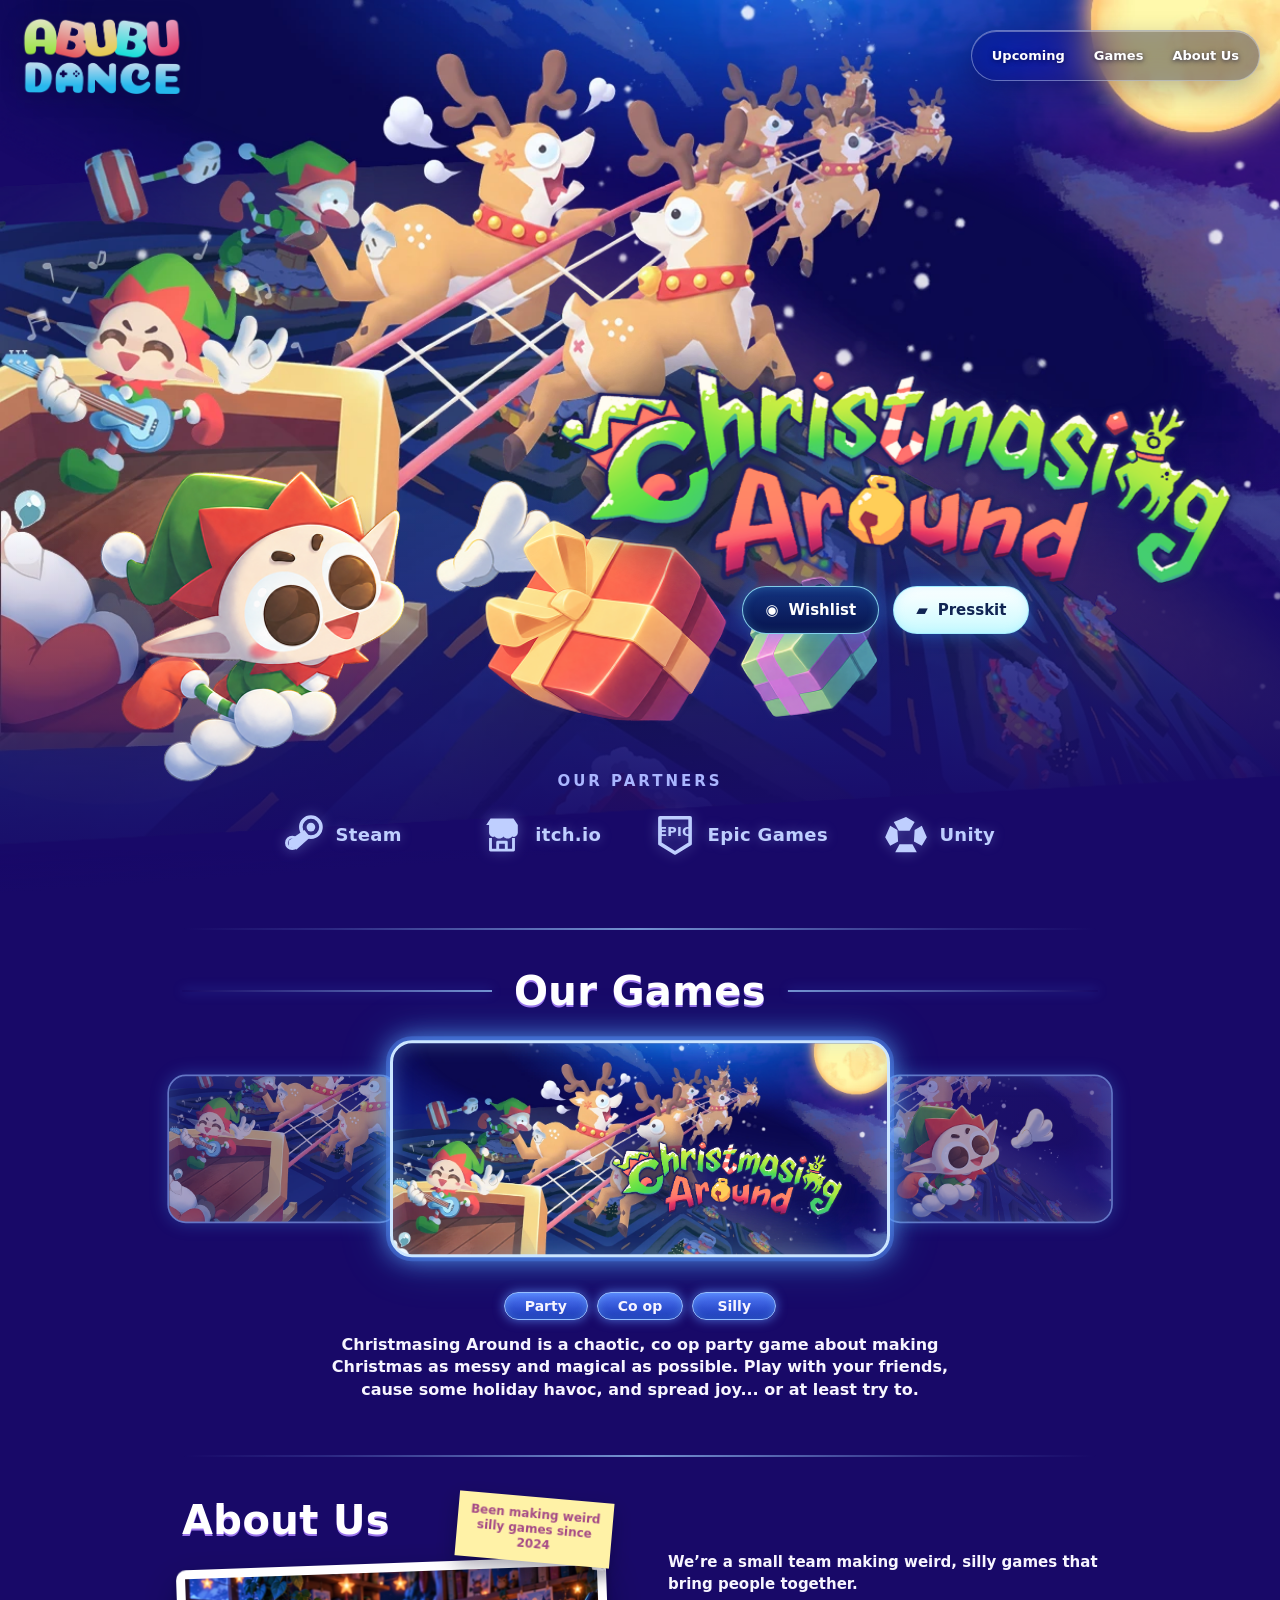
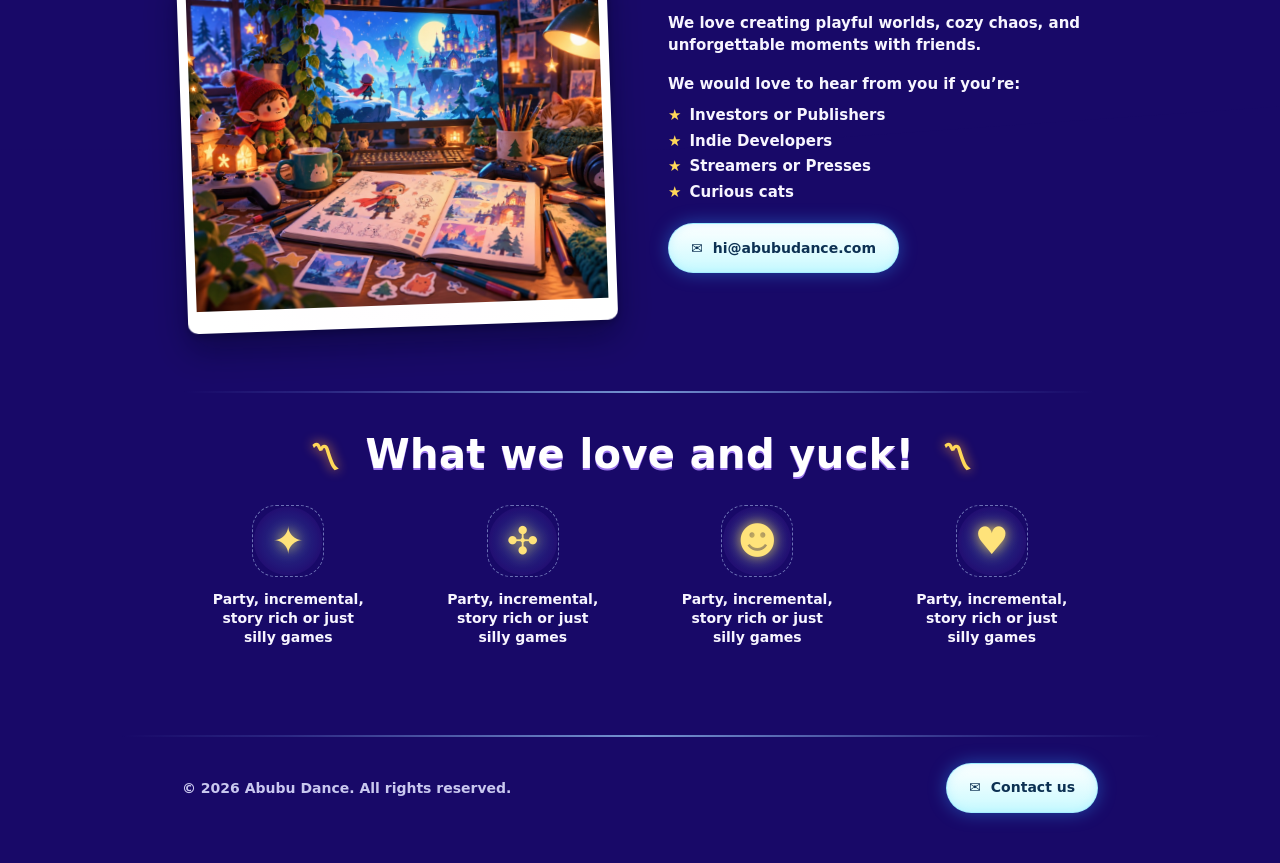
==== commit 65eb3c50: "Publish updated Abubu Dance site" ====
--- a/abubu-web/index.html
+++ b/abubu-web/index.html
@@ -11,7 +11,16 @@
   <link rel="stylesheet" href="styles.css">
 </head>
 <body>
-  <main class="page" aria-label="Christmas Around game landing page">
+  <header class="site-header" id="site-header">
+    <a class="site-brand" href="#top" aria-label="Abubu Dance home"><img src="assets/AbubuDanceLogo.png" alt="Abubu Dance"></a>
+    <button class="site-menu-toggle" type="button" aria-label="Open navigation" aria-controls="site-nav" aria-expanded="false"><span></span><span></span><span></span></button>
+    <nav class="site-nav" id="site-nav" aria-label="Main navigation">
+      <a href="#top">Upcoming</a>
+      <a href="#games">Games</a>
+      <a href="#about">About Us</a>
+    </nav>
+  </header>
+  <main class="page" id="top" aria-label="Christmas Around game landing page">
     <div class="scene-shell" id="scene-shell">
       <div class="artboard" id="artboard">
         <img class="scene-background" src="assets/CABackground.webp" alt="">
@@ -19,7 +28,6 @@
         <img class="gift" src="assets/CAGift.png" alt="">
         <img class="elf-front" src="assets/CAElfGift.png" alt="">
         <img class="game-logo" src="assets/CALogo.png" alt="">
-        <img class="studio-logo" src="assets/AbubuDanceLogo.png" alt="Abubu Dance">
       </div>
       <div class="hero-actions" aria-label="Game links">
         <button class="hero-button hero-button--wishlist" type="button"><span aria-hidden="true">◉</span> Wishlist</button>
@@ -28,17 +36,17 @@
     </div>
 
     <section class="showcase" aria-label="Abubu Dance games and studio">
-      <section class="partners" aria-labelledby="partners-title">
+      <section class="partners reveal-on-scroll" id="partners" aria-labelledby="partners-title">
         <h2 id="partners-title" class="eyebrow">Our partners</h2>
         <div class="partner-list">
-          <div class="partner-placeholder">Steam</div>
-          <div class="partner-placeholder">itch.io</div>
-          <div class="partner-placeholder">Epic Games</div>
-          <div class="partner-placeholder">Unity</div>
+          <div class="partner-logo"><svg viewBox="0 0 64 64" aria-hidden="true"><circle cx="43" cy="21" r="14" fill="none" stroke="currentColor" stroke-width="5"/><circle cx="43" cy="21" r="6" fill="currentColor"/><path d="M12 40 34 25l8 10-19 17-11-4Z" fill="currentColor"/><circle cx="17" cy="43" r="8" fill="none" stroke="currentColor" stroke-width="4"/></svg><span>Steam</span></div>
+          <div class="partner-logo"><svg viewBox="0 0 64 64" aria-hidden="true"><path d="M10 18 16 9h32l6 9v11c0 4-4 7-8 5-3 4-9 4-12 0-3 4-9 4-12 0-4 2-8-1-8-5V18Z" fill="currentColor"/><path d="M16 36v17h32V36M26 53V42h12v11" fill="none" stroke="currentColor" stroke-width="4" stroke-linejoin="round"/></svg><span>itch.io</span></div>
+          <div class="partner-logo"><svg viewBox="0 0 64 64" aria-hidden="true"><path d="M11 8h42v36L32 57 11 44Z" fill="none" stroke="currentColor" stroke-width="5" stroke-linejoin="round"/><text x="32" y="34" fill="currentColor" text-anchor="middle" font-size="18" font-weight="900">EPIC</text></svg><span>Epic Games</span></div>
+          <div class="partner-logo"><svg viewBox="0 0 64 64" aria-hidden="true"><path d="m32 7 12 7-7 12H22l-7-12ZM10 19l10 6 1 16-11 6-7-12ZM54 19l7 16-7 12-11-6 1-16ZM23 45h18l6 11H17Z" fill="currentColor"/></svg><span>Unity</span></div>
         </div>
       </section>
 
-      <section class="games" aria-labelledby="games-title">
+      <section class="games reveal-on-scroll" id="games" aria-labelledby="games-title">
         <h2 id="games-title" class="section-title">Our Games</h2>
         <div class="game-carousel" id="game-carousel" role="region" aria-label="Game poster carousel. Swipe or use the arrow keys to browse games" tabindex="0">
           <div class="carousel-track"></div>
@@ -50,11 +58,17 @@
         </div>
       </section>
 
-      <section class="about" aria-labelledby="about-title">
+      <section class="about reveal-on-scroll" id="about" aria-labelledby="about-title">
         <div class="about-visual">
           <h2 id="about-title" class="section-title">About Us</h2>
-          <div class="photo-placeholder" aria-label="Studio photo placeholder">
-            <span>Studio photo placeholder</span>
+          <div class="peel-card" id="about-sticker" role="button" tabindex="0" aria-label="Peel any corner of the studio sticker to reveal the Abubu Dance picture" aria-pressed="false">
+            <div class="peel-card__surface" aria-hidden="true">
+              <div class="peel-card__reveal">
+                <img src="assets/CABackground.webp" alt="">
+                <span>Abubu Dance</span>
+              </div>
+            </div>
+            <canvas class="peel-card__canvas" aria-hidden="true"></canvas>
           </div>
           <div class="note-placeholder">Been making weird silly games since 2024</div>
         </div>
@@ -72,7 +86,7 @@
         </div>
       </section>
 
-      <section class="values" aria-labelledby="values-title">
+      <section class="values reveal-on-scroll" id="values" aria-labelledby="values-title">
         <h2 id="values-title" class="section-title"><span class="title-spark title-spark--gold">〽</span> What we love and yuck! <span class="title-spark title-spark--gold">〽</span></h2>
         <div class="value-list">
           <article class="value-item"><div class="icon-placeholder">✦</div><p>Party, incremental,<br>story rich or just<br>silly games</p></article>
@@ -82,6 +96,10 @@
         </div>
       </section>
     </section>
+    <footer class="site-footer reveal-on-scroll" id="contact">
+      <p>© 2026 Abubu Dance. All rights reserved.</p>
+      <a class="contact-button" href="mailto:hi@abubudance.com"><span aria-hidden="true">✉</span> Contact us</a>
+    </footer>
   </main>
   <canvas class="cursor-trail" id="cursor-trail" aria-hidden="true"></canvas>
   <img class="custom-cursor" id="custom-cursor" src="assets/cursor.png" alt="" aria-hidden="true">
@@ -126,6 +144,8 @@
     ];
   </script>
   <script src="script.js" defer></script>
+  <script src="sticker.js" defer></script>
+  <script src="navigation.js" defer></script>
 
 </body>
 </html>
--- a/abubu-web/styles.css
+++ b/abubu-web/styles.css
@@ -1,6 +1,7 @@
 :root {
   color-scheme: dark;
   background: #180968;
+  --section-divider: linear-gradient(90deg, transparent, rgba(135, 177, 255, .18) 16%, rgba(156, 207, 255, .7) 50%, rgba(135, 177, 255, .18) 84%, transparent);
 }
 
 * {
@@ -11,6 +12,10 @@
 body {
   margin: 0;
   min-height: 100%;
+}
+
+html {
+  scroll-behavior: smooth;
 }
 
 body {
@@ -23,6 +28,88 @@
 
 body.cursor-ready {
   cursor: none;
+}
+
+.site-header {
+  position: fixed;
+  top: 16px;
+  left: 50%;
+  z-index: 40;
+  display: flex;
+  align-items: center;
+  justify-content: space-between;
+  width: min(calc(100% - 32px), 1240px);
+  transform: translate(-50%, 0);
+  opacity: 1;
+  transition: transform .58s cubic-bezier(.22, 1, .36, 1), opacity .32s ease;
+}
+
+.site-header.is-hidden {
+  transform: translate(-50%, calc(-100% - 32px));
+  opacity: 0;
+  pointer-events: none;
+}
+
+.site-brand {
+  display: block;
+  width: clamp(114px, 13vw, 170px);
+  flex: none;
+  filter: drop-shadow(0 3px 10px rgba(10, 8, 63, .65));
+}
+
+.site-brand img {
+  display: block;
+  width: 100%;
+  height: auto;
+}
+
+.site-brand:focus-visible,
+.site-nav a:focus-visible,
+.site-menu-toggle:focus-visible {
+  outline: 3px solid #ffdf7e;
+  outline-offset: 4px;
+}
+
+.site-nav {
+  display: flex;
+  align-items: center;
+  gap: 3px;
+  padding: 7px;
+  border: 1px solid rgba(217, 230, 255, .42);
+  border-radius: 999px;
+  background: rgba(21, 19, 104, .42);
+  box-shadow: 0 9px 27px rgba(9, 7, 64, .28), inset 0 1px 0 rgba(255, 255, 255, .34);
+  backdrop-filter: blur(18px) saturate(160%);
+  -webkit-backdrop-filter: blur(18px) saturate(160%);
+}
+
+.site-nav a {
+  padding: 10px 13px;
+  border-radius: 999px;
+  color: #fff;
+  font-size: 13px;
+  font-weight: 800;
+  text-decoration: none;
+  text-shadow: 0 1px 5px rgba(7, 5, 52, .75);
+  white-space: nowrap;
+  transition: background .2s ease, color .2s ease;
+}
+
+.site-nav a:hover,
+.site-nav a:focus-visible {
+  background: rgba(211, 234, 255, .24);
+}
+
+.site-menu-toggle {
+  display: none;
+}
+
+#partners,
+#games,
+#about,
+#values,
+#contact {
+  scroll-margin-top: 105px;
 }
 
 .page {
@@ -104,16 +191,6 @@
   width: 479px;
   z-index: 3;
   animation: gift-float 5s ease-in-out -1.2s infinite;
-}
-
-.studio-logo {
-  position: absolute;
-  left: 32px;
-  top: 27px;
-  width: 170px;
-  height: auto;
-  z-index: 5;
-  pointer-events: none;
 }
 
 .hero-actions {
@@ -161,6 +238,55 @@
   color: #f7f5ff;
 }
 
+.js-motion .reveal-on-scroll {
+  opacity: 0;
+  transform: translateY(22px);
+  transition: opacity .75s cubic-bezier(.22, 1, .36, 1), transform .85s cubic-bezier(.22, 1, .36, 1);
+}
+
+.js-motion .reveal-on-scroll.is-visible {
+  opacity: 1;
+  transform: translateY(0);
+}
+
+.showcase > section + section {
+  position: relative;
+  padding-top: 42px;
+}
+
+.showcase > section + section::before,
+.site-footer::before {
+  position: absolute;
+  top: 0;
+  right: 0;
+  left: 0;
+  height: 2px;
+  background: var(--section-divider);
+  content: "";
+}
+
+.site-footer {
+  position: relative;
+  display: flex;
+  align-items: center;
+  justify-content: space-between;
+  gap: 24px;
+  width: min(100%, 1040px);
+  margin: 0 auto;
+  padding: 28px clamp(24px, 5vw, 62px) 50px;
+  color: #c9c8ef;
+  font-size: 14px;
+  font-weight: 600;
+}
+
+.site-footer p {
+  margin: 0;
+}
+
+.site-footer .contact-button {
+  flex: none;
+}
+
 .partners {
   text-align: center;
 }
@@ -183,21 +309,28 @@
   margin: 0 auto;
 }
 
-.partner-placeholder {
-  display: grid;
+.partner-logo {
+  display: flex;
+  align-items: center;
+  justify-content: center;
+  gap: 10px;
   min-height: 58px;
-  place-items: center;
-  border: 1px dashed rgba(203, 219, 255, .34);
-  border-radius: 12px;
-  color: #f9f7ff;
-  font-size: clamp(14px, 2vw, 21px);
+  color: var(--partner-accent, #bfcfff);
+  font-size: clamp(13px, 1.5vw, 18px);
   font-weight: 800;
-  letter-spacing: -.03em;
-  opacity: .88;
+  letter-spacing: .02em;
+  text-shadow: 0 0 12px rgba(165, 193, 255, .34);
+}
+
+.partner-logo svg {
+  width: 46px;
+  height: 46px;
+  flex: none;
+  filter: drop-shadow(0 0 7px rgba(165, 193, 255, .38));
 }
 
 .games {
-  margin-top: 58px;
+  margin-top: 64px;
   text-align: center;
 }
 
@@ -211,7 +344,7 @@
 .games .section-title::after {
   flex: 1;
   height: 2px;
-  background: linear-gradient(90deg, transparent, rgba(101, 145, 255, .52));
+  background: linear-gradient(90deg, transparent, rgba(156, 207, 255, .7));
   box-shadow: 0 0 12px rgba(78, 131, 255, .48);
   content: "";
 }
@@ -246,7 +379,7 @@
 .game-carousel {
   position: relative;
   height: clamp(190px, 23vw, 230px);
-  margin: 0 auto;
+  margin: 0 auto 8px;
   touch-action: pan-y;
   user-select: none;
   -webkit-user-select: none;
@@ -377,7 +510,13 @@
 }
 
 .game-details {
-  min-height: 96px;
+  overflow: hidden;
+  opacity: 1;
+  transition: height .34s cubic-bezier(.22, 1, .36, 1), opacity .18s ease;
+}
+
+.game-details.is-changing {
+  opacity: 0;
 }
 
 .game-tags {
@@ -385,7 +524,7 @@
   justify-content: center;
   flex-wrap: wrap;
   gap: 9px;
-  margin-top: 14px;
+  margin-top: 20px;
 }
 
 .game-tags span {
@@ -417,7 +556,7 @@
   grid-template-columns: 1fr 1fr;
   align-items: center;
   gap: clamp(28px, 5vw, 56px);
-  margin-top: 12px;
+  margin-top: 54px;
 }
 
 .about-visual {
@@ -429,36 +568,111 @@
   margin-bottom: 22px;
 }
 
-.photo-placeholder {
-  display: grid;
+.peel-card {
+  position: relative;
   width: 100%;
   aspect-ratio: 1.18 / 1;
+  overflow: hidden;
+  border-radius: 10px;
+  background: #211b70;
+  box-shadow: 0 16px 34px rgba(4, 4, 38, .45), 0 3px 6px rgba(4, 4, 38, .3);
+  transform: perspective(850px) rotateZ(-2deg) rotateX(var(--tilt-x, 0deg)) rotateY(var(--tilt-y, 0deg)) scale(var(--hover-scale, 1));
+  transform-style: preserve-3d;
+  transition: transform .32s ease, box-shadow .32s ease;
+  will-change: transform;
+  cursor: grab;
+  touch-action: none;
+}
+
+.peel-card.is-hovered {
+  --hover-scale: 1.025;
+  box-shadow: 0 26px 45px rgba(4, 4, 38, .5), 0 0 28px rgba(125, 197, 255, .24);
+}
+
+.peel-card.is-dragging {
+  transition: none;
+  cursor: grabbing;
+}
+
+.peel-card:focus-visible {
+  outline: 3px solid #ffdd79;
+  outline-offset: 5px;
+}
+
+.peel-card__canvas {
+  position: relative;
+  display: block;
+  width: 100%;
+  height: 100%;
+  background: #fff url("assets/about-sticker.jpg") center / cover no-repeat;
+}
+
+.peel-card.is-ready .peel-card__canvas {
+  background: none;
+}
+
+.peel-card__surface {
+  position: absolute;
+  inset: 0;
+  display: grid;
   place-items: center;
-  transform: rotate(-2deg);
-  border: 10px solid #fff;
+  background: radial-gradient(circle at 77% 25%, #8876da, #383270 55%, #1c1b53);
+  visibility: hidden;
+}
+
+.peel-card.is-ready .peel-card__surface {
+  visibility: visible;
+}
+
+.peel-card__reveal {
+  position: absolute;
+  top: 17%;
+  right: 16%;
+  width: 68%;
+  height: 66%;
+  overflow: visible;
+  border: 6px solid #fff;
   border-bottom-width: 24px;
-  border-radius: 8px;
-  background: linear-gradient(145deg, #1766a2, #33277d 54%, #e9a74a);
-  box-shadow: 0 10px 28px rgba(4, 4, 38, .4);
-  color: #e4f5ff;
-  font-size: 13px;
-  font-weight: 700;
+  border-radius: 3px;
+  background: #bad7ef;
+  box-shadow: 0 9px 20px rgba(8, 7, 48, .42);
+  transform: rotate(5deg);
+}
+
+.peel-card__reveal img {
+  display: block;
+  width: 100%;
+  height: 100%;
+  object-fit: cover;
+}
+
+.peel-card__reveal span {
+  position: absolute;
+  right: 0;
+  bottom: -22px;
+  left: 0;
+  color: #555785;
+  font-size: 10px;
+  font-weight: 800;
+  line-height: 20px;
+  text-align: center;
 }
 
 .note-placeholder {
   position: absolute;
-  top: 20%;
-  right: -10px;
-  width: 43%;
-  padding: 16px 12px;
+  top: 0;
+  right: 0;
+  width: 36%;
+  padding: 10px 8px;
   transform: rotate(5deg);
   background: #fff2a7;
   box-shadow: 0 8px 18px rgba(5, 4, 32, .35);
   color: #a54a86;
-  font-size: 14px;
+  font-size: 12px;
   font-weight: 800;
   line-height: 1.25;
   text-align: center;
+  pointer-events: none;
 }
 
 .about-copy {
@@ -494,7 +708,7 @@
 }
 
 .values {
-  margin-top: 68px;
+  margin-top: 64px;
   text-align: center;
 }
 
@@ -551,6 +765,81 @@
   display: block;
 }
 
+@media (max-width: 900px) {
+  .site-header {
+    top: 12px;
+  }
+
+  .site-brand {
+    width: 118px;
+  }
+
+  .site-menu-toggle {
+    position: relative;
+    display: block;
+    width: 54px;
+    height: 54px;
+    flex: none;
+    border: 1px solid rgba(220, 237, 255, .66);
+    border-radius: 50%;
+    background: rgba(46, 66, 150, .34);
+    box-shadow: 0 7px 22px rgba(5, 6, 47, .3), inset 0 1px 0 rgba(255, 255, 255, .48), inset 0 0 18px rgba(166, 218, 255, .18);
+    backdrop-filter: blur(18px) saturate(175%);
+    -webkit-backdrop-filter: blur(18px) saturate(175%);
+    cursor: pointer;
+  }
+
+  .site-menu-toggle span {
+    position: absolute;
+    left: 16px;
+    width: 20px;
+    height: 2px;
+    border-radius: 2px;
+    background: #fff;
+    box-shadow: 0 0 7px rgba(183, 231, 255, .9);
+    transition: top .3s ease, transform .3s ease, opacity .2s ease;
+  }
+
+  .site-menu-toggle span:nth-child(1) { top: 19px; }
+  .site-menu-toggle span:nth-child(2) { top: 26px; }
+  .site-menu-toggle span:nth-child(3) { top: 33px; }
+
+  .site-menu-toggle[aria-expanded="true"] span:nth-child(1) { top: 26px; transform: rotate(45deg); }
+  .site-menu-toggle[aria-expanded="true"] span:nth-child(2) { opacity: 0; }
+  .site-menu-toggle[aria-expanded="true"] span:nth-child(3) { top: 26px; transform: rotate(-45deg); }
+
+  .site-nav {
+    position: absolute;
+    top: calc(100% + 12px);
+    right: 0;
+    display: flex;
+    min-width: 212px;
+    flex-direction: column;
+    align-items: stretch;
+    padding: 9px;
+    border-radius: 22px;
+    background: rgba(19, 20, 97, .78);
+    transform: translateY(-12px) scale(.96);
+    transform-origin: top right;
+    opacity: 0;
+    visibility: hidden;
+    pointer-events: none;
+    transition: transform .42s cubic-bezier(.22, 1, .36, 1), opacity .25s ease, visibility .25s;
+  }
+
+  .site-nav.is-open {
+    transform: translateY(0) scale(1);
+    opacity: 1;
+    visibility: visible;
+    pointer-events: auto;
+  }
+
+  .site-nav a {
+    padding: 11px 14px;
+    font-size: 14px;
+  }
+}
+
 @media (pointer: coarse) {
   body.cursor-ready {
     cursor: auto;
@@ -577,6 +866,16 @@
 }
 
 @media (prefers-reduced-motion: reduce) {
+  html {
+    scroll-behavior: auto;
+  }
+
+  .site-header,
+  .site-nav,
+  .site-menu-toggle span {
+    transition: none;
+  }
+
   .scene-shell,
   .elf-front,
   .gift {
@@ -587,9 +886,33 @@
   .game-carousel.is-ready .game-slide {
     transition: none;
   }
+
+  .js-motion .reveal-on-scroll {
+    opacity: 1;
+    transform: none;
+    transition: none;
+  }
+
+  .game-details {
+    transition: none;
+  }
+
+  .peel-card {
+    transform: rotate(-2deg);
+    transition: none;
+  }
+
 }
 
 @media (max-width: 680px) {
+  .site-header {
+    width: calc(100% - 28px);
+  }
+
+  .site-brand {
+    width: 102px;
+  }
+
   .hero-actions {
     left: 50%;
     top: 64%;
@@ -614,8 +937,15 @@
     gap: 10px;
   }
 
-  .partner-placeholder {
+  .partner-logo {
     min-height: 48px;
+    gap: 6px;
+    font-size: 12px;
+  }
+
+  .partner-logo svg {
+    width: 34px;
+    height: 34px;
   }
 
   .games {
@@ -643,7 +973,7 @@
   }
 
   .game-details {
-    min-height: 125px;
+    min-height: 0;
   }
 
   .game-description {
@@ -655,7 +985,7 @@
   .about {
     grid-template-columns: 1fr;
     gap: 28px;
-    margin-top: 24px;
+    margin-top: 38px;
   }
 
   .about-visual {
@@ -663,6 +993,14 @@
     margin: auto;
   }
 
+  .note-placeholder {
+    top: auto;
+    bottom: -20px;
+    right: -4px;
+    padding: 10px 7px;
+    font-size: 11px;
+  }
+
   .value-list {
     grid-template-columns: repeat(2, minmax(0, 1fr));
     gap: 28px 16px;
@@ -671,4 +1009,12 @@
   .values {
     margin-top: 54px;
   }
-}
+
+  .site-footer {
+    flex-direction: column;
+    align-items: flex-start;
+    gap: 18px;
+    padding: 24px 20px 42px;
+    font-size: 13px;
+  }
+}
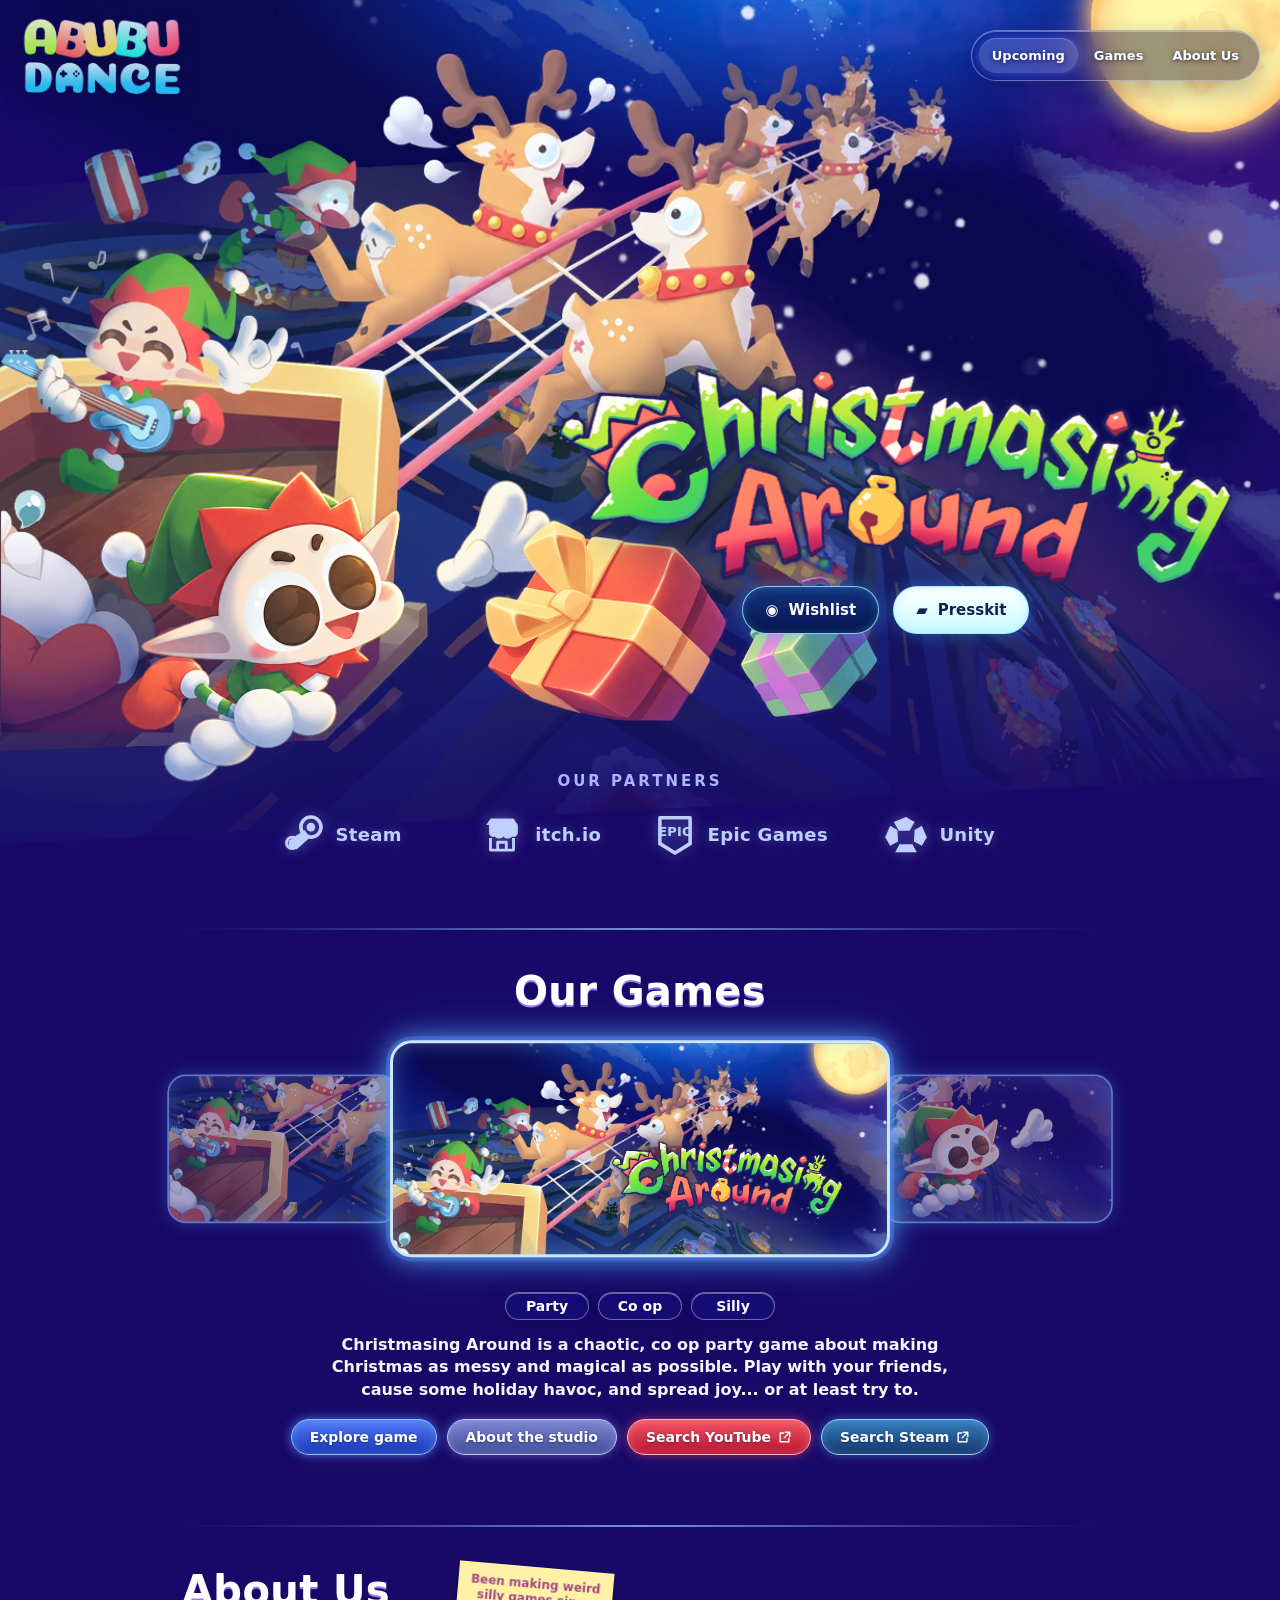
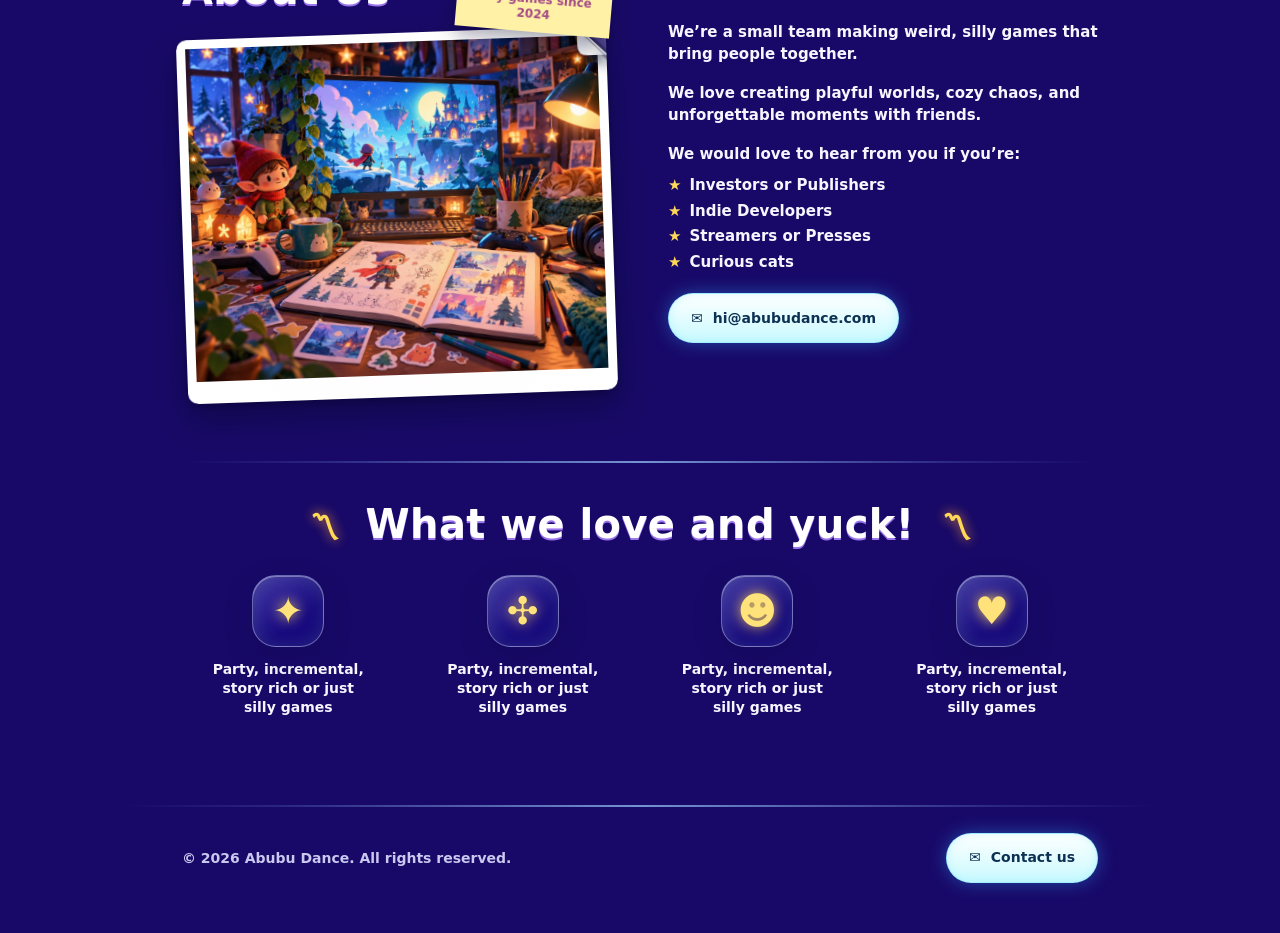
==== commit 9d4311aa: "Add game chips and themed links to Pages" ====
--- a/abubu-web/index.html
+++ b/abubu-web/index.html
@@ -55,6 +55,7 @@
         <div class="game-details">
           <div class="game-tags"></div>
           <p class="game-description"></p>
+          <div class="game-actions" aria-label="Game links"></div>
         </div>
       </section>
 
@@ -111,35 +112,45 @@
         image: 'assets/CALogo.png',
         backgroundImage: 'assets/CABackground.webp',
         tags: ['Party', 'Co op', 'Silly'],
-        description: 'Christmasing Around is a chaotic, co op party game about making Christmas as messy and magical as possible. Play with your friends, cause some holiday havoc, and spread joy... or at least try to.'
+        description: 'Christmasing Around is a chaotic, co op party game about making Christmas as messy and magical as possible. Play with your friends, cause some holiday havoc, and spread joy... or at least try to.',
+        buttons: [
+          { label: 'Explore game', url: '#top', theme: 'primary', external: false },
+          { label: 'About the studio', url: '#about', theme: 'secondary', external: false },
+          { label: 'Search YouTube', url: 'https://www.youtube.com/results?search_query=Christmasing+Around+Abubu+Dance', theme: 'youtube', external: true },
+          { label: 'Search Steam', url: 'https://store.steampowered.com/search/?term=Christmasing%20Around', theme: 'steam', external: true }
+        ]
       },
       {
         name: 'Upcoming game one',
         title: 'Coming Soon',
         image: '',
         tags: ['Coming soon'],
-        description: 'More games are coming soon. Keep an eye out for new playful worlds from Abubu Dance.'
+        description: 'More games are coming soon. Keep an eye out for new playful worlds from Abubu Dance.',
+        buttons: [{ label: 'Meet the studio', url: '#about', theme: 'secondary', external: false }]
       },
       {
         name: 'Upcoming game two',
         title: 'Coming Soon',
         image: '',
         tags: ['Coming soon'],
-        description: 'More games are coming soon. Keep an eye out for new playful worlds from Abubu Dance.'
+        description: 'More games are coming soon. Keep an eye out for new playful worlds from Abubu Dance.',
+        buttons: [{ label: 'Get in touch', url: '#contact', theme: 'primary', external: false }]
       },
       {
         name: 'Upcoming game three',
         title: 'Coming Soon',
         image: '',
         tags: ['Coming soon'],
-        description: 'More games are coming soon. Keep an eye out for new playful worlds from Abubu Dance.'
+        description: 'More games are coming soon. Keep an eye out for new playful worlds from Abubu Dance.',
+        buttons: [{ label: 'Meet the studio', url: '#about', theme: 'secondary', external: false }]
       },
       {
         name: 'Upcoming game four',
         title: 'Coming Soon',
         image: '',
         tags: ['Coming soon'],
-        description: 'More games are coming soon. Keep an eye out for new playful worlds from Abubu Dance.'
+        description: 'More games are coming soon. Keep an eye out for new playful worlds from Abubu Dance.',
+        buttons: [{ label: 'Get in touch', url: '#contact', theme: 'primary', external: false }]
       }
     ];
   </script>
--- a/abubu-web/styles.css
+++ b/abubu-web/styles.css
@@ -96,8 +96,13 @@
 }
 
 .site-nav a:hover,
-.site-nav a:focus-visible {
+.site-nav a:focus-visible,
+.site-nav a[aria-current="location"] {
   background: rgba(211, 234, 255, .24);
+}
+
+.site-nav a[aria-current="location"] {
+  box-shadow: inset 0 1px 0 rgba(255, 255, 255, .2), 0 0 12px rgba(165, 210, 255, .3);
 }
 
 .site-menu-toggle {
@@ -334,25 +339,6 @@
   text-align: center;
 }
 
-.games .section-title {
-  display: flex;
-  align-items: center;
-  gap: 22px;
-}
-
-.games .section-title::before,
-.games .section-title::after {
-  flex: 1;
-  height: 2px;
-  background: linear-gradient(90deg, transparent, rgba(156, 207, 255, .7));
-  box-shadow: 0 0 12px rgba(78, 131, 255, .48);
-  content: "";
-}
-
-.games .section-title::after {
-  transform: rotate(180deg);
-}
-
 .section-title {
   margin: 0 0 22px;
   color: #fff;
@@ -529,11 +515,14 @@
 
 .game-tags span {
   min-width: 84px;
-  padding: 5px 20px;
-  border: 1px solid #98bfff;
+  padding: 5px 16px;
+  border: 1px solid rgba(217, 230, 255, .42);
   border-radius: 99px;
-  background: linear-gradient(180deg, #547bfa, #1735b4);
-  box-shadow: 0 0 11px rgba(94, 148, 255, .75), inset 0 0 8px rgba(135, 218, 255, .3);
+  background: rgba(21, 19, 104, .42);
+  box-shadow: 0 9px 27px rgba(9, 7, 64, .28), inset 0 1px 0 rgba(255, 255, 255, .34);
+  backdrop-filter: blur(18px) saturate(160%);
+  -webkit-backdrop-filter: blur(18px) saturate(160%);
+  color: #fff;
   font-size: 14px;
   font-weight: 700;
 }
@@ -549,6 +538,78 @@
   font-weight: 600;
   line-height: 1.4;
   text-align: center;
+}
+
+.game-actions {
+  display: flex;
+  justify-content: center;
+  flex-wrap: wrap;
+  gap: 10px;
+  margin: 18px auto 0;
+  padding: 0 14px 16px;
+}
+
+.game-actions:empty {
+  display: none;
+}
+
+.game-action {
+  display: inline-flex;
+  min-height: 36px;
+  align-items: center;
+  justify-content: center;
+  gap: 7px;
+  padding: 7px 18px;
+  border: 1px solid #98bfff;
+  border-radius: 99px;
+  background: linear-gradient(180deg, #547bfa, #1735b4);
+  box-shadow: 0 0 11px rgba(94, 148, 255, .75), inset 0 0 8px rgba(135, 218, 255, .3);
+  color: #fff;
+  font-size: 14px;
+  font-weight: 700;
+  line-height: 1.2;
+  text-decoration: none;
+  text-shadow: 0 1px 3px rgba(10, 13, 78, .45);
+  transition: transform .2s ease, filter .2s ease;
+}
+
+.game-action:hover {
+  transform: translateY(-2px);
+  filter: brightness(1.12);
+}
+
+.game-action:focus-visible {
+  outline: 3px solid #ffdf7e;
+  outline-offset: 3px;
+}
+
+.game-action svg {
+  width: 14px;
+  height: 14px;
+  flex: none;
+  fill: none;
+  stroke: currentColor;
+  stroke-linecap: round;
+  stroke-linejoin: round;
+  stroke-width: 1.6;
+}
+
+.game-action--youtube {
+  border-color: #ffb3bd;
+  background: linear-gradient(180deg, #f35563, #b91430);
+  box-shadow: 0 0 11px rgba(255, 77, 100, .55), inset 0 0 8px rgba(255, 199, 205, .28);
+}
+
+.game-action--secondary {
+  border-color: #c4caff;
+  background: linear-gradient(180deg, #7d87d2, #424c9a);
+  box-shadow: 0 0 11px rgba(154, 167, 255, .45), inset 0 0 8px rgba(220, 225, 255, .25);
+}
+
+.game-action--steam {
+  border-color: #9ed3ff;
+  background: linear-gradient(180deg, #337fbf, #15366c);
+  box-shadow: 0 0 11px rgba(74, 169, 238, .5), inset 0 0 8px rgba(157, 218, 255, .25);
 }
 
 .about {
@@ -604,6 +665,7 @@
   display: block;
   width: 100%;
   height: 100%;
+  border-radius: inherit;
   background: #fff url("assets/about-sticker.jpg") center / cover no-repeat;
 }
 
@@ -617,6 +679,7 @@
   display: grid;
   place-items: center;
   background: radial-gradient(circle at 77% 25%, #8876da, #383270 55%, #1c1b53);
+  border-radius: inherit;
   visibility: hidden;
 }
 
@@ -725,9 +788,12 @@
   height: 72px;
   place-items: center;
   margin: 0 auto 13px;
-  border: 1px dashed rgba(189, 216, 255, .5);
+  border: 1px solid rgba(217, 230, 255, .42);
   border-radius: 24px;
-  background: radial-gradient(circle, rgba(79, 197, 255, .24), rgba(88, 49, 174, .16) 68%, transparent 70%);
+  background: linear-gradient(145deg, rgba(211, 234, 255, .23), rgba(21, 19, 104, .42) 65%);
+  box-shadow: 0 9px 27px rgba(9, 7, 64, .28), inset 0 1px 0 rgba(255, 255, 255, .34), inset 0 0 18px rgba(166, 218, 255, .12);
+  backdrop-filter: blur(18px) saturate(160%);
+  -webkit-backdrop-filter: blur(18px) saturate(160%);
   color: #ffe37a;
   font-size: 38px;
   text-shadow: 0 0 14px rgba(255, 218, 80, .9);
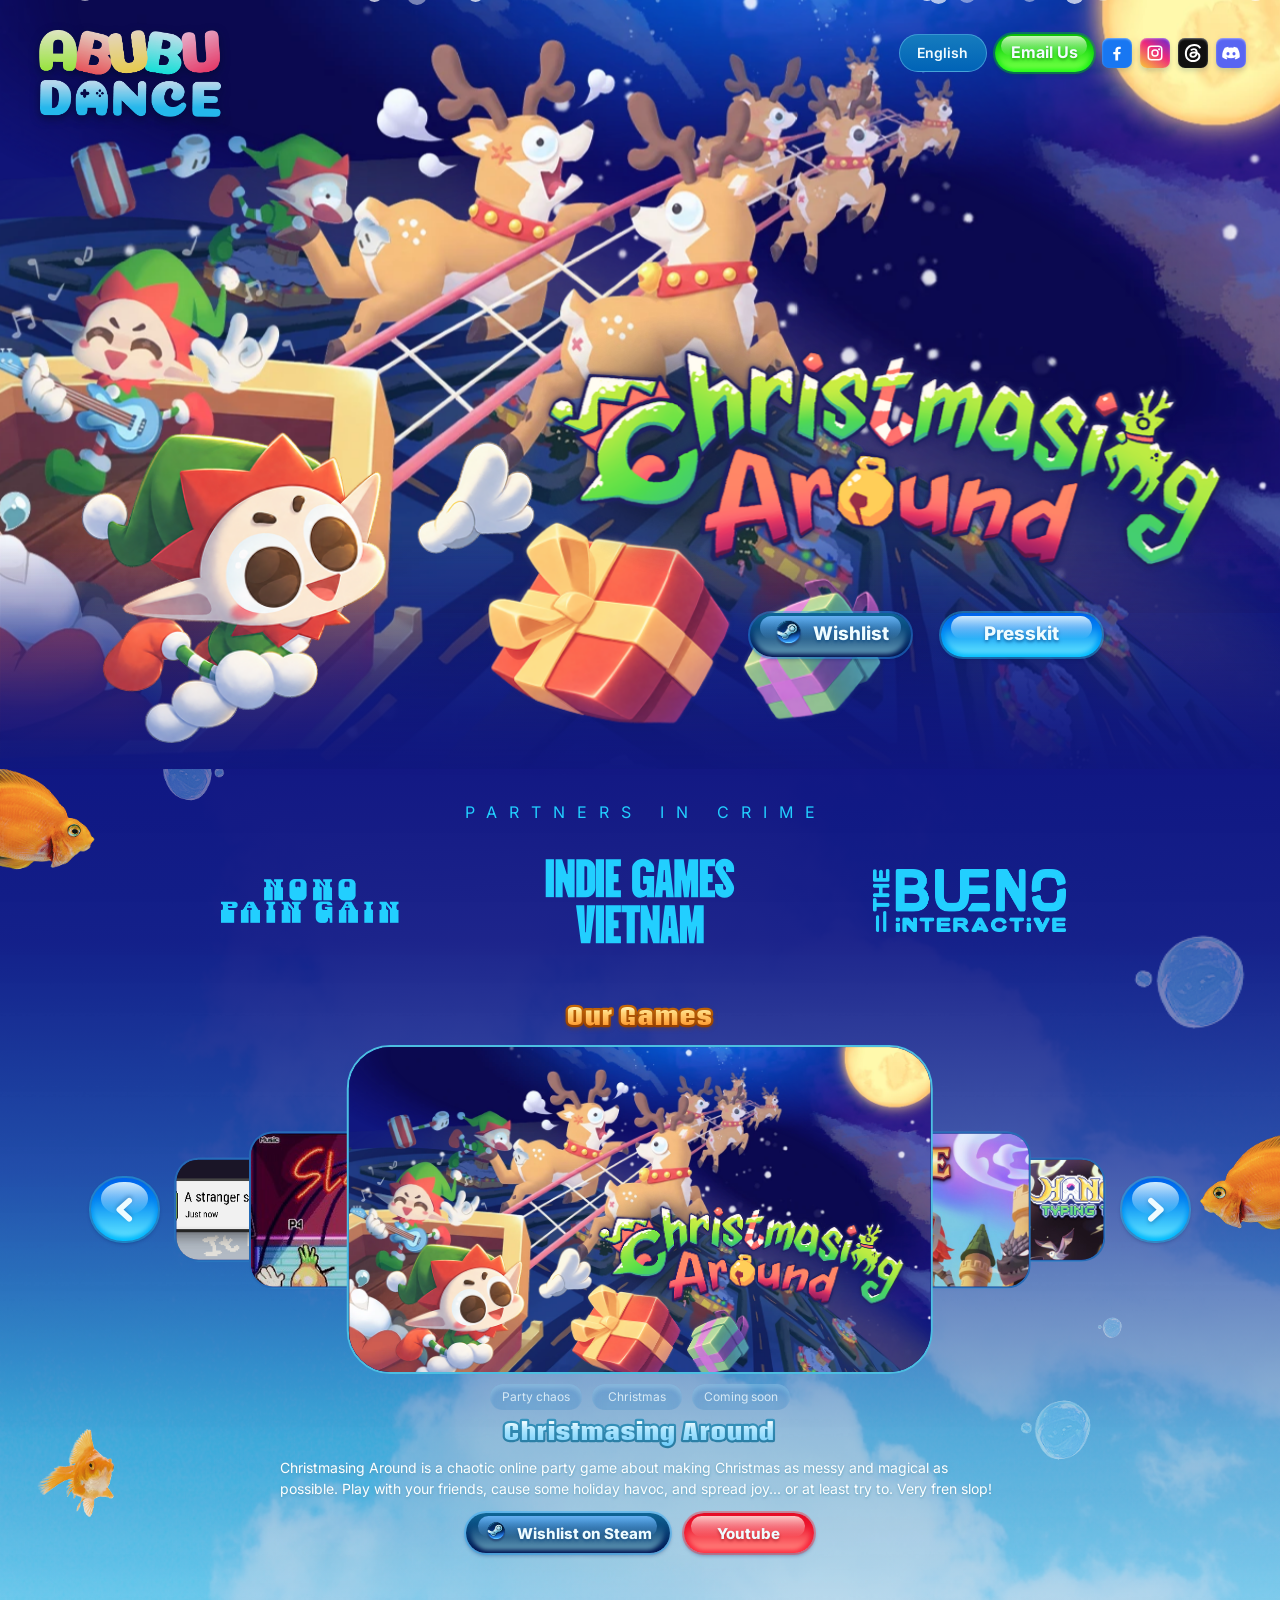
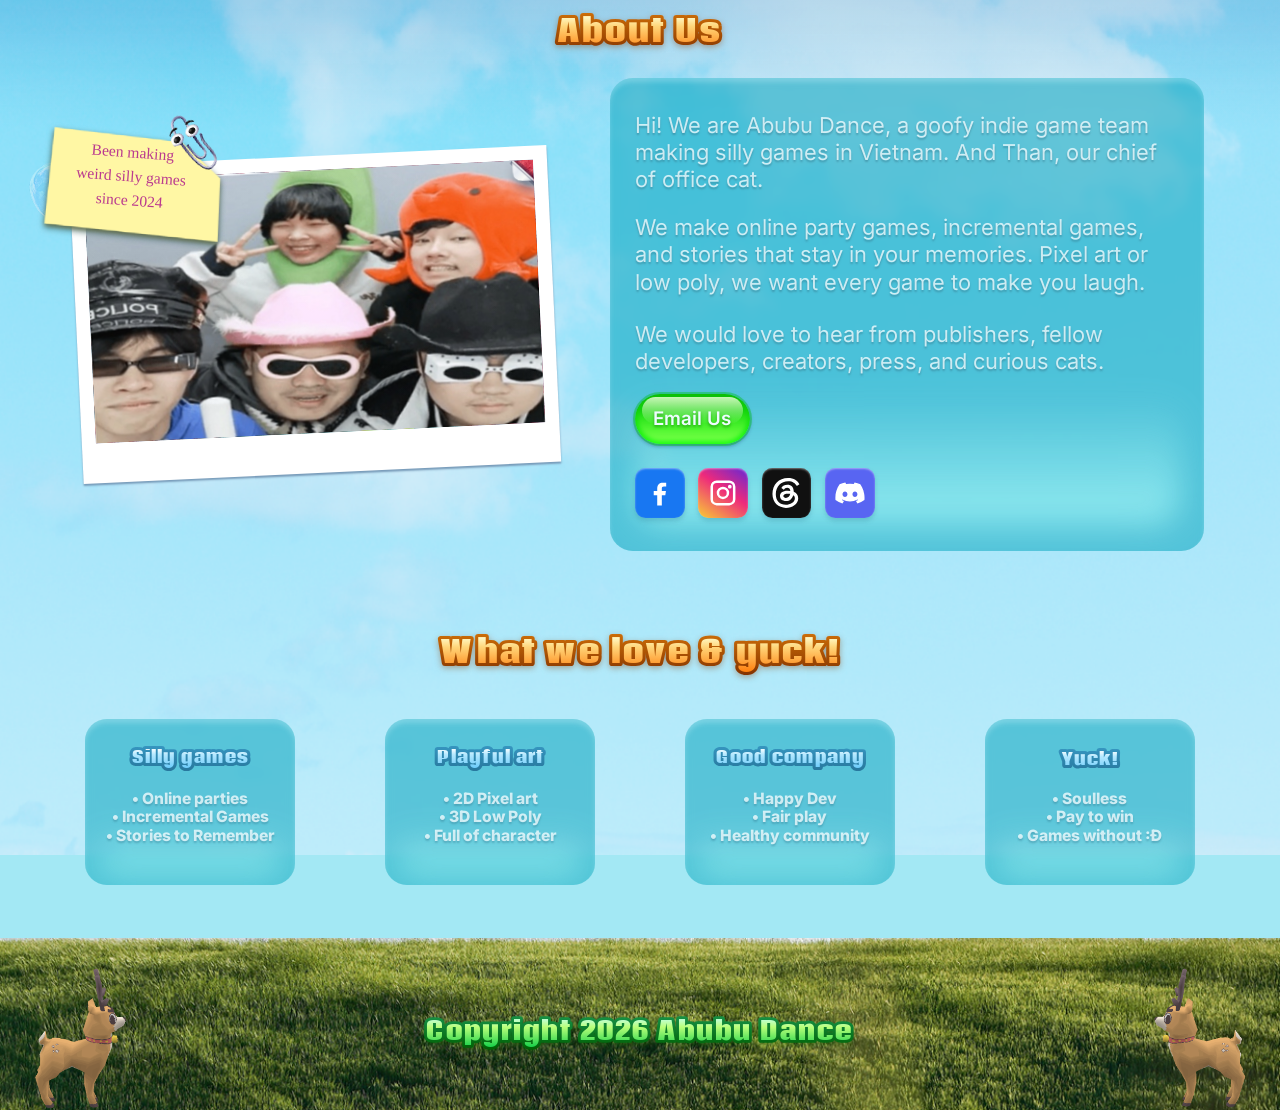
==== commit 9e2bb483: "Deploy updated Abubu Dance site under abubu-web" ====
--- a/abubu-web/index.html
+++ b/abubu-web/index.html
@@ -4,159 +4,149 @@
   <meta charset="utf-8">
   <meta name="viewport" content="width=device-width, initial-scale=1">
   <meta name="theme-color" content="#180968">
-  <meta name="description" content="Christmas Around — a festive adventure from Abubu Dance.">
-  <title>Christmas Around — Abubu Dance</title>
+  <meta name="description" content="Abubu Dance is an indie game studio in Vietnam making silly games, online parties, and memorable stories.">
+  <link rel="canonical" href="https://vitsoonyoung.github.io/abubu-web/">
+  <meta property="og:type" content="website">
+  <meta property="og:site_name" content="Abubu Dance">
+  <meta property="og:title" content="Abubu Dance | Indie Game Studio">
+  <meta property="og:description" content="Silly games, online parties, and memorable stories from an indie game studio in Vietnam.">
+  <meta property="og:url" content="https://vitsoonyoung.github.io/abubu-web/">
+  <meta property="og:locale" content="en_US">
+  <meta property="og:locale:alternate" content="vi_VN">
+  <meta property="og:image" content="https://vitsoonyoung.github.io/abubu-web/assets/social-preview.png">
+  <meta property="og:image:width" content="699">
+  <meta property="og:image:height" content="329">
+  <meta property="og:image:type" content="image/png">
+  <meta property="og:image:alt" content="The colorful Abubu Dance studio logo">
+  <meta name="twitter:card" content="summary_large_image">
+  <meta name="twitter:title" content="Abubu Dance | Indie Game Studio">
+  <meta name="twitter:description" content="Silly games, online parties, and memorable stories from Vietnam.">
+  <meta name="twitter:image" content="https://vitsoonyoung.github.io/abubu-web/assets/social-preview.png">
+  <meta name="twitter:image:alt" content="The colorful Abubu Dance studio logo">
+  <title>Abubu Dance - Indie Game Studio</title>
   <link rel="preload" href="assets/CABackground.webp" as="image">
-  <link rel="preload" href="assets/CALogo.png" as="image">
-  <link rel="stylesheet" href="styles.css">
+  <link rel="preload" href="assets/CALogo.webp" as="image">
+  <link rel="preload" href="assets/fonts/coda-caption.woff2" as="font" type="font/woff2" crossorigin>
+  <link rel="preload" href="assets/fonts/inter-regular.woff2" as="font" type="font/woff2" crossorigin>
+  <link rel="icon" type="image/png" sizes="184x184" href="assets/favicon.png">
+  <link rel="apple-touch-icon" href="assets/favicon.png">
+  <link rel="stylesheet" href="styles.css?v=release11">
 </head>
 <body>
   <header class="site-header" id="site-header">
-    <a class="site-brand" href="#top" aria-label="Abubu Dance home"><img src="assets/AbubuDanceLogo.png" alt="Abubu Dance"></a>
+    <a class="site-brand" href="#top" aria-label="Abubu Dance home"><img src="assets/AbubuDanceLogo.webp" alt="Abubu Dance"></a>
+    <button class="language-toggle" type="button" aria-label="Change language to Vietnamese" aria-pressed="false">English</button>
     <button class="site-menu-toggle" type="button" aria-label="Open navigation" aria-controls="site-nav" aria-expanded="false"><span></span><span></span><span></span></button>
     <nav class="site-nav" id="site-nav" aria-label="Main navigation">
-      <a href="#top">Upcoming</a>
-      <a href="#games">Games</a>
-      <a href="#about">About Us</a>
+      <div class="nav-sections">
+        <a href="#top"><span data-i18n="Upcoming">Upcoming</span></a>
+        <a href="#partners"><span data-i18n="Partners">Partners</span></a>
+        <a href="#games"><span data-i18n="Games">Games</span></a>
+        <a href="#about"><span data-i18n="About Us">About Us</span></a>
+        <a href="#values"><span data-i18n="What we love">What we love</span></a>
+        <a href="mailto:hi@abubudance.com?subject=Hello%20Abubu%20Dance!&amp;body=I%20have%20this%20crazy%20idea%20of..." class="nav-contact game-action game-action--drive"><span data-i18n="Email Us">Email Us</span></a>
+      </div>
+      <div class="social-links header-social" role="group" aria-label="Follow Abubu Dance"><a class="social-link social-link--facebook" href="https://www.facebook.com/profile.php?id=61593506283077" target="_blank" rel="noopener noreferrer" aria-label="Abubu Dance on Facebook"><svg viewBox="0 0 24 24" aria-hidden="true"><path d="M13.5 22v-8.2h2.8l.5-3.3h-3.3V8.4c0-.9.3-1.6 1.7-1.6h1.8V3.9c-.3 0-1.4-.1-2.7-.1-2.7 0-4.5 1.6-4.5 4.7v2H7v3.3h2.8V22z" fill-rule="evenodd"/></svg></a><a class="social-link social-link--instagram" href="https://www.instagram.com/abubu_dance/" target="_blank" rel="noopener noreferrer" aria-label="Abubu Dance on Instagram"><svg viewBox="0 0 24 24" aria-hidden="true"><path d="M7 2h10a5 5 0 0 1 5 5v10a5 5 0 0 1-5 5H7a5 5 0 0 1-5-5V7a5 5 0 0 1 5-5zm0 2a3 3 0 0 0-3 3v10a3 3 0 0 0 3 3h10a3 3 0 0 0 3-3V7a3 3 0 0 0-3-3zm5 3a5 5 0 1 1 0 10 5 5 0 0 1 0-10zm0 2a3 3 0 1 0 0 6 3 3 0 0 0 0-6zm5.5-3.5a1.5 1.5 0 1 1 0 3 1.5 1.5 0 0 1 0-3z" fill-rule="evenodd"/></svg></a><a class="social-link social-link--threads" href="https://www.threads.com/@abubu_dance" target="_blank" rel="noopener noreferrer" aria-label="Abubu Dance on Threads"><svg aria-hidden="true" role="img" viewBox="0 0 24 24" xmlns="http://www.w3.org/2000/svg"><path d="M18.263 11.097c-.03-3.486-1.92-5.586-5.111-5.586-2.13 0-3.922.963-4.863 2.499l2.062 1.438c.535-.843 1.272-1.543 2.628-1.543 1.528 0 2.318.85 2.544 2.431a15 15 0 0 0-2.236-.173c-4.125 0-6.068 1.867-6.068 4.336s1.943 3.99 4.804 3.99c3.139 0 5.013-2.115 5.781-4.735.798.361 1.348 1.204 1.348 2.47 0 3.387-3.907 5.232-7.22 5.232-4.885 0-8.077-3.207-8.077-8.424 0-6.392 4.223-10.487 9.9-10.487 3.808 0 5.69 1.671 6.97 3.914l2.108-1.475C21.44 2.078 18.331 0 13.663 0 6.227 0 1.168 5.277 1.168 12.934c0 7 4.953 11.066 10.856 11.066 4.878 0 9.809-2.846 9.809-7.716 0-2.545-1.46-4.231-3.569-5.187m-6.33 4.855c-1.077 0-2.026-.512-2.026-1.453 0-1.483 1.822-1.934 3.606-1.934.678 0 1.34.045 1.927.173-.422 1.927-1.671 3.215-3.508 3.214Z"/></svg></a><a class="social-link social-link--discord" href="https://discord.gg/H2wKPwgxKu" target="_blank" rel="noopener noreferrer" aria-label="Abubu Dance on Discord"><svg viewBox="0 0 24 24" aria-hidden="true"><path d="M20.3 5.1a19 19 0 0 0-4.6-1.4l-.6 1.2a17 17 0 0 0-6.2 0l-.6-1.2a19 19 0 0 0-4.6 1.4C.8 9.4 0 13.6.4 17.7a19 19 0 0 0 5.6 2.8l1.2-2a12 12 0 0 1-1.8-.9l.4-.3a13.6 13.6 0 0 0 12.4 0l.4.3a12 12 0 0 1-1.8.9l1.2 2a19 19 0 0 0 5.6-2.8c.5-4.8-.9-9-3.3-12.6zM8 15.2c-1.1 0-2-1-2-2.2s.9-2.2 2-2.2 2 1 2 2.2-.9 2.2-2 2.2zm8 0c-1.1 0-2-1-2-2.2s.9-2.2 2-2.2 2 1 2 2.2-.9 2.2-2 2.2z" fill-rule="evenodd"/></svg></a></div>
     </nav>
   </header>
   <main class="page" id="top" aria-label="Christmas Around game landing page">
     <div class="scene-shell" id="scene-shell">
+      <div class="hero-snow" aria-hidden="true"></div>
       <div class="artboard" id="artboard">
-        <img class="scene-background" src="assets/CABackground.webp" alt="">
+        <img class="scene-background" src="assets/CABackground.webp" alt="" fetchpriority="high" width="1232" height="818">
         <div class="scene-fade" aria-hidden="true"></div>
-        <img class="gift" src="assets/CAGift.png" alt="">
-        <img class="elf-front" src="assets/CAElfGift.png" alt="">
-        <img class="game-logo" src="assets/CALogo.png" alt="">
+        <img class="gift" src="assets/CAGift.webp" alt="">
+        <img class="elf-front" src="assets/CAElfGift.webp" alt="">
+        <img class="game-logo" src="assets/CALogo.webp" alt="">
       </div>
       <div class="hero-actions" aria-label="Game links">
-        <button class="hero-button hero-button--wishlist" type="button"><span aria-hidden="true">◉</span> Wishlist</button>
-        <button class="hero-button hero-button--presskit" type="button"><span aria-hidden="true">▰</span> Presskit</button>
+        <a class="hero-button hero-button--wishlist" href="https://store.steampowered.com/search/?term=Christmasing%20Around" target="_blank" rel="noopener noreferrer"><img class="steam-icon" src="assets/steam_icon.png" alt=""> <span data-i18n="Wishlist">Wishlist</span></a>
+        <a class="hero-button hero-button--presskit" href="mailto:hi@abubudance.com?subject=Christmasing%20Around%20press%20kit"><span data-i18n="Presskit">Presskit</span></a>
       </div>
     </div>
 
     <section class="showcase" aria-label="Abubu Dance games and studio">
+      <div class="sky-decorations" aria-hidden="true">
+        <img class="parallax-fish fish-one" data-parallax="0.08" src="assets/goldfish-large.webp?v=2" alt="">
+        <img class="parallax-fish fish-two" data-parallax="0.12" src="assets/goldfish-large.webp?v=2" alt="">
+        <img class="parallax-fish fish-three" data-parallax="0.07" src="assets/goldfish-small.webp?v=2" alt="">
+        <img class="parallax-bubble bubble-one" data-parallax="0.06" src="assets/bubble-small.webp" alt="">
+        <img class="parallax-bubble bubble-two" data-parallax="0.1" src="assets/bubble-small.webp" alt="">
+        <img class="parallax-bubble bubble-three" data-parallax="0.05" src="assets/bubble-small.webp" alt="">
+        <img class="parallax-bubble bubble-five" data-parallax="0.07" src="assets/bubble-small.webp" alt="">
+        <img class="parallax-bubble bubble-four" data-parallax="0.09" src="assets/bubble-small.webp" alt="">
+      </div>
       <section class="partners reveal-on-scroll" id="partners" aria-labelledby="partners-title">
-        <h2 id="partners-title" class="eyebrow">Our partners</h2>
-        <div class="partner-list">
-          <div class="partner-logo"><svg viewBox="0 0 64 64" aria-hidden="true"><circle cx="43" cy="21" r="14" fill="none" stroke="currentColor" stroke-width="5"/><circle cx="43" cy="21" r="6" fill="currentColor"/><path d="M12 40 34 25l8 10-19 17-11-4Z" fill="currentColor"/><circle cx="17" cy="43" r="8" fill="none" stroke="currentColor" stroke-width="4"/></svg><span>Steam</span></div>
-          <div class="partner-logo"><svg viewBox="0 0 64 64" aria-hidden="true"><path d="M10 18 16 9h32l6 9v11c0 4-4 7-8 5-3 4-9 4-12 0-3 4-9 4-12 0-4 2-8-1-8-5V18Z" fill="currentColor"/><path d="M16 36v17h32V36M26 53V42h12v11" fill="none" stroke="currentColor" stroke-width="4" stroke-linejoin="round"/></svg><span>itch.io</span></div>
-          <div class="partner-logo"><svg viewBox="0 0 64 64" aria-hidden="true"><path d="M11 8h42v36L32 57 11 44Z" fill="none" stroke="currentColor" stroke-width="5" stroke-linejoin="round"/><text x="32" y="34" fill="currentColor" text-anchor="middle" font-size="18" font-weight="900">EPIC</text></svg><span>Epic Games</span></div>
-          <div class="partner-logo"><svg viewBox="0 0 64 64" aria-hidden="true"><path d="m32 7 12 7-7 12H22l-7-12ZM10 19l10 6 1 16-11 6-7-12ZM54 19l7 16-7 12-11-6 1-16ZM23 45h18l6 11H17Z" fill="currentColor"/></svg><span>Unity</span></div>
-        </div>
+        <h2 id="partners-title" class="eyebrow" data-i18n="Partners In Crime">Partners In Crime</h2>
+        <div class="partner-list"></div>
       </section>
 
       <section class="games reveal-on-scroll" id="games" aria-labelledby="games-title">
-        <h2 id="games-title" class="section-title">Our Games</h2>
+        <h2 id="games-title" class="section-title" data-i18n="Our Games">Our Games</h2>
         <div class="game-carousel" id="game-carousel" role="region" aria-label="Game poster carousel. Swipe or use the arrow keys to browse games" tabindex="0">
           <div class="carousel-track"></div>
+          <button class="carousel-control carousel-control--previous" type="button" aria-label="Previous game"><svg viewBox="0 0 32 32" aria-hidden="true"><path d="M11 5 L23 16 L11 27" fill="none" stroke="currentColor" stroke-width="7" stroke-linecap="round" stroke-linejoin="round"/></svg></button>
+          <button class="carousel-control carousel-control--next" type="button" aria-label="Next game"><svg viewBox="0 0 32 32" aria-hidden="true"><path d="M11 5 L23 16 L11 27" fill="none" stroke="currentColor" stroke-width="7" stroke-linecap="round" stroke-linejoin="round"/></svg></button>
           <span class="visually-hidden" id="carousel-status" aria-live="polite"></span>
         </div>
         <div class="game-details">
           <div class="game-tags"></div>
+          <h3 class="game-name"></h3>
           <p class="game-description"></p>
           <div class="game-actions" aria-label="Game links"></div>
+          <div class="game-video" hidden></div>
         </div>
       </section>
 
       <section class="about reveal-on-scroll" id="about" aria-labelledby="about-title">
+        <h2 id="about-title" class="section-title" data-i18n="About Us">About Us</h2>
         <div class="about-visual">
-          <h2 id="about-title" class="section-title">About Us</h2>
-          <div class="peel-card" id="about-sticker" role="button" tabindex="0" aria-label="Peel any corner of the studio sticker to reveal the Abubu Dance picture" aria-pressed="false">
-            <div class="peel-card__surface" aria-hidden="true">
-              <div class="peel-card__reveal">
-                <img src="assets/CABackground.webp" alt="">
-                <span>Abubu Dance</span>
+          <div class="team-photo">
+            <div class="peel-card" id="about-sticker" role="button" tabindex="0" aria-label="Peel any corner of the studio sticker to reveal Than the cat" aria-pressed="false">
+              <div class="peel-card__surface" aria-hidden="true">
+                <div class="peel-card__reveal">
+                  <img src="assets/than.jpeg" alt="" loading="lazy" decoding="async">
+                  <span>Abubu Dance</span>
+                </div>
               </div>
+              <video class="about-video" src="assets/about_us_abubu_dance.mp4" poster="assets/team-photo.jpg" muted loop playsinline preload="none" aria-hidden="true"></video>
+              <canvas class="peel-card__canvas" aria-hidden="true"></canvas>
             </div>
-            <canvas class="peel-card__canvas" aria-hidden="true"></canvas>
+            <img class="team-photo__note" src="assets/sticky-note.webp" alt="">
+            <span class="team-photo__note-copy"><span data-i18n="Been making">Been making</span><br><span data-i18n="weird silly games">weird silly games</span><br><span data-i18n="since 2024">since 2024</span></span>
+            <img class="team-photo__clip" src="assets/paperclip.webp" alt="">
           </div>
-          <div class="note-placeholder">Been making weird silly games since 2024</div>
         </div>
-        <div class="about-copy">
-          <p>We’re a small team making weird, silly games that bring people together.</p>
-          <p>We love creating playful worlds, cozy chaos, and unforgettable moments with friends.</p>
-          <p>We would love to hear from you if you’re:</p>
-          <ul>
-            <li>Investors or Publishers</li>
-            <li>Indie Developers</li>
-            <li>Streamers or Presses</li>
-            <li>Curious cats</li>
-          </ul>
-          <a class="contact-button" href="mailto:hi@abubudance.com"><span aria-hidden="true">✉</span> hi@abubudance.com</a>
+        <div class="about-copy" id="contact">
+          <p data-i18n="Hi! We are Abubu Dance, a goofy indie game team making silly games in Vietnam. And Than, our chief of office cat.">Hi! We are Abubu Dance, a goofy indie game team making silly games in Vietnam. And Than, our chief of office cat.</p>
+          <p data-i18n="We make online party games, incremental games, and stories that stay in your memories. Pixel art or low poly, we want every game to make you laugh.">We make online party games, incremental games, and stories that stay in your memories. Pixel art or low poly, we want every game to make you laugh.</p>
+          <p class="contact-intro" data-i18n="We would love to hear from publishers, fellow developers, creators, press, and curious cats.">We would love to hear from publishers, fellow developers, creators, press, and curious cats.</p>
+          <a class="contact-link game-action game-action--drive" href="mailto:hi@abubudance.com?subject=Hello%20Abubu%20Dance!&amp;body=I%20have%20this%20crazy%20idea%20of..."><span data-i18n="Email Us">Email Us</span></a>
+          <nav class="social-links" aria-label="Follow Abubu Dance"><a class="social-link social-link--facebook" href="https://www.facebook.com/profile.php?id=61593506283077" target="_blank" rel="noopener noreferrer" aria-label="Abubu Dance on Facebook"><svg viewBox="0 0 24 24" aria-hidden="true"><path d="M13.5 22v-8.2h2.8l.5-3.3h-3.3V8.4c0-.9.3-1.6 1.7-1.6h1.8V3.9c-.3 0-1.4-.1-2.7-.1-2.7 0-4.5 1.6-4.5 4.7v2H7v3.3h2.8V22z" fill-rule="evenodd"/></svg></a><a class="social-link social-link--instagram" href="https://www.instagram.com/abubu_dance/" target="_blank" rel="noopener noreferrer" aria-label="Abubu Dance on Instagram"><svg viewBox="0 0 24 24" aria-hidden="true"><path d="M7 2h10a5 5 0 0 1 5 5v10a5 5 0 0 1-5 5H7a5 5 0 0 1-5-5V7a5 5 0 0 1 5-5zm0 2a3 3 0 0 0-3 3v10a3 3 0 0 0 3 3h10a3 3 0 0 0 3-3V7a3 3 0 0 0-3-3zm5 3a5 5 0 1 1 0 10 5 5 0 0 1 0-10zm0 2a3 3 0 1 0 0 6 3 3 0 0 0 0-6zm5.5-3.5a1.5 1.5 0 1 1 0 3 1.5 1.5 0 0 1 0-3z" fill-rule="evenodd"/></svg></a><a class="social-link social-link--threads" href="https://www.threads.com/@abubu_dance" target="_blank" rel="noopener noreferrer" aria-label="Abubu Dance on Threads"><svg aria-hidden="true" role="img" viewBox="0 0 24 24" xmlns="http://www.w3.org/2000/svg"><path d="M18.263 11.097c-.03-3.486-1.92-5.586-5.111-5.586-2.13 0-3.922.963-4.863 2.499l2.062 1.438c.535-.843 1.272-1.543 2.628-1.543 1.528 0 2.318.85 2.544 2.431a15 15 0 0 0-2.236-.173c-4.125 0-6.068 1.867-6.068 4.336s1.943 3.99 4.804 3.99c3.139 0 5.013-2.115 5.781-4.735.798.361 1.348 1.204 1.348 2.47 0 3.387-3.907 5.232-7.22 5.232-4.885 0-8.077-3.207-8.077-8.424 0-6.392 4.223-10.487 9.9-10.487 3.808 0 5.69 1.671 6.97 3.914l2.108-1.475C21.44 2.078 18.331 0 13.663 0 6.227 0 1.168 5.277 1.168 12.934c0 7 4.953 11.066 10.856 11.066 4.878 0 9.809-2.846 9.809-7.716 0-2.545-1.46-4.231-3.569-5.187m-6.33 4.855c-1.077 0-2.026-.512-2.026-1.453 0-1.483 1.822-1.934 3.606-1.934.678 0 1.34.045 1.927.173-.422 1.927-1.671 3.215-3.508 3.214Z"/></svg></a><a class="social-link social-link--discord" href="https://discord.gg/H2wKPwgxKu" target="_blank" rel="noopener noreferrer" aria-label="Abubu Dance on Discord"><svg viewBox="0 0 24 24" aria-hidden="true"><path d="M20.3 5.1a19 19 0 0 0-4.6-1.4l-.6 1.2a17 17 0 0 0-6.2 0l-.6-1.2a19 19 0 0 0-4.6 1.4C.8 9.4 0 13.6.4 17.7a19 19 0 0 0 5.6 2.8l1.2-2a12 12 0 0 1-1.8-.9l.4-.3a13.6 13.6 0 0 0 12.4 0l.4.3a12 12 0 0 1-1.8.9l1.2 2a19 19 0 0 0 5.6-2.8c.5-4.8-.9-9-3.3-12.6zM8 15.2c-1.1 0-2-1-2-2.2s.9-2.2 2-2.2 2 1 2 2.2-.9 2.2-2 2.2zm8 0c-1.1 0-2-1-2-2.2s.9-2.2 2-2.2 2 1 2 2.2-.9 2.2-2 2.2z" fill-rule="evenodd"/></svg></a></nav>
+
         </div>
       </section>
 
       <section class="values reveal-on-scroll" id="values" aria-labelledby="values-title">
-        <h2 id="values-title" class="section-title"><span class="title-spark title-spark--gold">〽</span> What we love and yuck! <span class="title-spark title-spark--gold">〽</span></h2>
-        <div class="value-list">
-          <article class="value-item"><div class="icon-placeholder">✦</div><p>Party, incremental,<br>story rich or just<br>silly games</p></article>
-          <article class="value-item"><div class="icon-placeholder">✣</div><p>Party, incremental,<br>story rich or just<br>silly games</p></article>
-          <article class="value-item"><div class="icon-placeholder">☻</div><p>Party, incremental,<br>story rich or just<br>silly games</p></article>
-          <article class="value-item"><div class="icon-placeholder">♥</div><p>Party, incremental,<br>story rich or just<br>silly games</p></article>
-        </div>
+        <h2 id="values-title" class="section-title" data-i18n="What we love &amp; yuck!">What we love &amp; yuck!</h2>
+        <div class="value-list"></div>
       </section>
     </section>
-    <footer class="site-footer reveal-on-scroll" id="contact">
-      <p>© 2026 Abubu Dance. All rights reserved.</p>
-      <a class="contact-button" href="mailto:hi@abubudance.com"><span aria-hidden="true">✉</span> Contact us</a>
+    <footer class="site-footer reveal-on-scroll" id="footer">
+      <img class="footer-reindeer footer-reindeer--left" loading="lazy" decoding="async" src="assets/reindeer.webp" alt="" aria-hidden="true">
+      <img class="footer-reindeer footer-reindeer--right" loading="lazy" decoding="async" src="assets/reindeer.webp" alt="" aria-hidden="true">
+      <p>Copyright <span class="copyright-year"></span> Abubu Dance</p>
     </footer>
   </main>
+  <button class="back-to-top" type="button" aria-label="Go to top" hidden>↑</button>
   <canvas class="cursor-trail" id="cursor-trail" aria-hidden="true"></canvas>
   <img class="custom-cursor" id="custom-cursor" src="assets/cursor.png" alt="" aria-hidden="true">
-  <script>
-    window.carouselGames = [
-      {
-        name: 'Christmasing Around',
-        title: 'Christmasing Around',
-        image: 'assets/CALogo.png',
-        backgroundImage: 'assets/CABackground.webp',
-        tags: ['Party', 'Co op', 'Silly'],
-        description: 'Christmasing Around is a chaotic, co op party game about making Christmas as messy and magical as possible. Play with your friends, cause some holiday havoc, and spread joy... or at least try to.',
-        buttons: [
-          { label: 'Explore game', url: '#top', theme: 'primary', external: false },
-          { label: 'About the studio', url: '#about', theme: 'secondary', external: false },
-          { label: 'Search YouTube', url: 'https://www.youtube.com/results?search_query=Christmasing+Around+Abubu+Dance', theme: 'youtube', external: true },
-          { label: 'Search Steam', url: 'https://store.steampowered.com/search/?term=Christmasing%20Around', theme: 'steam', external: true }
-        ]
-      },
-      {
-        name: 'Upcoming game one',
-        title: 'Coming Soon',
-        image: '',
-        tags: ['Coming soon'],
-        description: 'More games are coming soon. Keep an eye out for new playful worlds from Abubu Dance.',
-        buttons: [{ label: 'Meet the studio', url: '#about', theme: 'secondary', external: false }]
-      },
-      {
-        name: 'Upcoming game two',
-        title: 'Coming Soon',
-        image: '',
-        tags: ['Coming soon'],
-        description: 'More games are coming soon. Keep an eye out for new playful worlds from Abubu Dance.',
-        buttons: [{ label: 'Get in touch', url: '#contact', theme: 'primary', external: false }]
-      },
-      {
-        name: 'Upcoming game three',
-        title: 'Coming Soon',
-        image: '',
-        tags: ['Coming soon'],
-        description: 'More games are coming soon. Keep an eye out for new playful worlds from Abubu Dance.',
-        buttons: [{ label: 'Meet the studio', url: '#about', theme: 'secondary', external: false }]
-      },
-      {
-        name: 'Upcoming game four',
-        title: 'Coming Soon',
-        image: '',
-        tags: ['Coming soon'],
-        description: 'More games are coming soon. Keep an eye out for new playful worlds from Abubu Dance.',
-        buttons: [{ label: 'Get in touch', url: '#contact', theme: 'primary', external: false }]
-      }
-    ];
-  </script>
-  <script src="script.js" defer></script>
-  <script src="sticker.js" defer></script>
-  <script src="navigation.js" defer></script>
+  <script src="headings.js?v=release11" defer></script>
+  <script src="language.js?v=release11" defer></script>
+  <script src="script.js?v=release11" defer></script>
+  <script src="interface.js?v=release11" defer></script>
+  <script src="sticker.js?v=release11" defer></script>
+  <script src="snow.js?v=release11" defer></script>
 
 </body>
 </html>
--- a/abubu-web/styles.css
+++ b/abubu-web/styles.css
@@ -1,1086 +1,634 @@
+@font-face {
+  font-family: 'Coda Caption';
+  src: url('assets/fonts/coda-caption.woff2') format('woff2');
+  font-style: normal;
+  font-weight: 800;
+  font-display: swap;
+}
+
+@font-face {
+  font-family: 'Inter';
+  src: url('assets/fonts/inter-regular.woff2') format('woff2');
+  font-style: normal;
+  font-weight: 400;
+  font-display: swap;
+}
+
+@font-face {
+  font-family: 'Inter';
+  src: url('assets/fonts/inter-semibold.woff2') format('woff2');
+  font-style: normal;
+  font-weight: 600;
+  font-display: swap;
+}
+
+@font-face {
+  font-family: 'Inter';
+  src: url('assets/fonts/inter-bold.woff2') format('woff2');
+  font-style: normal;
+  font-weight: 700;
+  font-display: swap;
+}
+
+@font-face {
+  font-family: 'Inter';
+  src: url('assets/fonts/inter-extrabold.woff2') format('woff2');
+  font-style: normal;
+  font-weight: 800;
+  font-display: swap;
+}
+
 :root {
   color-scheme: dark;
-  background: #180968;
-  --section-divider: linear-gradient(90deg, transparent, rgba(135, 177, 255, .18) 16%, rgba(156, 207, 255, .7) 50%, rgba(135, 177, 255, .18) 84%, transparent);
-}
-
-* {
-  box-sizing: border-box;
-}
-
-html,
-body {
-  margin: 0;
-  min-height: 100%;
-}
-
-html {
-  scroll-behavior: smooth;
-}
-
-body {
-  min-height: 100vh;
-  overflow-x: hidden;
-  background: #180968;
-  font-family: "Trebuchet MS", system-ui, sans-serif;
-  cursor: url("assets/cursor.png") 4 3, auto;
-}
-
-body.cursor-ready {
-  cursor: none;
-}
-
-.site-header {
-  position: fixed;
-  top: 16px;
-  left: 50%;
-  z-index: 40;
-  display: flex;
-  align-items: center;
-  justify-content: space-between;
-  width: min(calc(100% - 32px), 1240px);
-  transform: translate(-50%, 0);
-  opacity: 1;
-  transition: transform .58s cubic-bezier(.22, 1, .36, 1), opacity .32s ease;
-}
-
-.site-header.is-hidden {
-  transform: translate(-50%, calc(-100% - 32px));
-  opacity: 0;
+  --u: calc(100vw / 1232);
+  background: #101478;
+}
+
+* { box-sizing: border-box; }
+html { scroll-behavior: smooth; }
+body { margin: 0; color: white; font-family: 'Inter', Arial, sans-serif; overflow-x: hidden; cursor: url('assets/cursor.png') 4 3, auto; }
+::selection { background: #9aff52; color: #075824; }
+a { color: inherit; }
+button, a { -webkit-tap-highlight-color: transparent; }
+a:focus-visible, button:focus-visible, [tabindex]:focus-visible { outline: 3px solid #fff0a2; outline-offset: 5px; }
+.page { position: relative; width: 100%; overflow: hidden; container-type: inline-size; }
+.page > * { --u: calc(100cqw / 1232); }
+.site-header { position: absolute; z-index: 20; top: calc(25 * var(--u)); left: calc(33 * var(--u)); }
+.site-brand { display: block; width: calc(186 * var(--u)); }
+.site-brand img { width: 100%; display: block; }
+.site-nav, .site-menu-toggle { display: none; }
+.scene-shell { position: relative; height: calc(740 * var(--u)); z-index: 2; overflow: hidden; }
+.artboard { position: absolute; top: 0; left: 50%; width: 1232px; height: 818px; transform: translateX(-50%) scale(var(--scale, 1)); transform-origin: top center; pointer-events: none; }
+.artboard img { position: absolute; height: auto; display: block; }
+.scene-background { width: 1232px; height: 818px; top: 0; left: 0; mask-image: linear-gradient(to bottom, #000 62%, transparent 94%); }
+.scene-fade { position: absolute; inset: 0; background: linear-gradient(to bottom, transparent 64%, rgba(15, 20, 124, .3) 77%, #10177f 95%); }
+.elf-front { left: -2px; top: 331px; width: 736px; z-index: 2; }
+.gift { left: 415px; top: 479px; width: 479px; z-index: 3; }
+.game-logo { left: 163px; top: 132px; width: 1039px; z-index: 4; }
+.hero-actions { position: absolute; top: calc(590 * var(--u)); left: calc(722 * var(--u)); display: flex; gap: calc(29 * var(--u)); z-index: 5; }
+.hero-button { display: inline-flex; align-items: center; justify-content: center; gap: calc(8 * var(--u)); width: calc(128 * var(--u)); height: calc(42 * var(--u)); border: calc(2 * var(--u)) solid #238ce0; border-radius: calc(23 * var(--u)); background: linear-gradient(180deg, #65c8ff 0%, #078ae3 38%, #0866b5 70%, #043668 100%); box-shadow: inset 0 calc(2 * var(--u)) calc(5 * var(--u)) #93e6ff, 0 calc(2 * var(--u)) calc(3 * var(--u)) #071952; color: #fff; font-family: 'Inter', Arial, sans-serif; font-weight: 800; font-size: calc(18 * var(--u)); line-height: 1; text-decoration: none; text-shadow: 0 2px 4px #1874b5; transition: filter .2s, transform .2s; }
+.hero-button--presskit { background: linear-gradient(180deg, #68c8ff, #087dee 48%, #13baff 80%, #087dc7); }
+.hero-button svg { width: calc(25 * var(--u)); height: calc(25 * var(--u)); fill: none; stroke: #d7f7ff; stroke-width: 2; }
+.hero-button:hover, .game-action:hover { filter: brightness(1.17); transform: translateY(-2px); }
+.showcase { position: relative; margin-top: 0; padding: 0 0 calc(51 * var(--u)); background: #a3e8f4; isolation: isolate; }
+.showcase::before { content: ''; position: absolute; inset: calc(-150 * var(--u)) 0 0; z-index: -1; background-image: linear-gradient(180deg, #10177f 0%, rgba(15, 20, 129, .98) 8%, rgba(16, 22, 132, .93) 17%, rgba(23, 46, 153, .75) 29%, rgba(20, 98, 170, .3) 43%, transparent 58%), url('assets/sky-clouds.webp'); background-size: 100% 100%, 100% auto; background-position: center top, center bottom; background-repeat: no-repeat; }
+.showcase > section { position: relative; z-index: 1; }
+.partners { padding-top: calc(30 * var(--u)); text-align: center; }
+.eyebrow, .section-title { font-family: 'Coda Caption', Arial, sans-serif; font-weight: 800; font-size: calc(36 * var(--u)); line-height: calc(44 * var(--u)); margin: 0; }
+.eyebrow { color: #40b4ff; text-shadow: 0 2px 0 #154aaa, 0 4px 0 #001961, 2px 0 0 #063d9b, -2px 0 0 #063d9b, 0 0 8px #005ae7; }
+.partner-list { display: grid; grid-template-columns: repeat(3, 1fr); align-items: center; width: calc(952 * var(--u)); height: calc(88 * var(--u)); margin: calc(27 * var(--u)) auto 0; }
+.partner-logo img { display: block; width: calc(171 * var(--u)); height: auto; margin: auto; }
+.section-title { color: #63f34a; text-align: center; -webkit-text-stroke: calc(2 * var(--u)) #087b23; paint-order: stroke fill; text-shadow: calc(2 * var(--u)) calc(3 * var(--u)) 0 #075a20, 0 calc(5 * var(--u)) calc(3 * var(--u)) rgba(0, 76, 24, .8), 0 0 calc(5 * var(--u)) #67ff59; }
+.games { margin-top: calc(40 * var(--u)); text-align: center; }
+.games .section-title { margin-bottom: calc(30 * var(--u)); }
+.game-carousel { position: relative; width: calc(896 * var(--u)); height: calc(278 * var(--u)); margin: 0 auto; touch-action: pan-y; user-select: none; cursor: grab; }
+.game-carousel:active { cursor: grabbing; }
+.carousel-track { position: absolute; inset: 0; }
+.game-slide { position: absolute; top: 50%; left: 50%; width: 24%; height: 36%; border: calc(2 * var(--u)) solid #3fc9f478; border-radius: calc(23 * var(--u)); overflow: hidden; background: #17147c url('assets/CABackground.webp') center / cover no-repeat; transform: translate(-50%, -50%) translateX(var(--shift, 0px)); opacity: 1; transition: transform .65s ease, width .65s ease, height .65s ease; }
+.game-slide.is-center { width: 63%; height: 100%; z-index: 5; border-color: #4cbee1; border-radius: calc(42 * var(--u)); background-position: left 55%; background-size: auto 220%; }
+.game-slide img { position: absolute; display: block; height: auto; pointer-events: none; -webkit-user-drag: none; }
+.game-slide span { display: none; }
+.game-carousel:focus-visible { outline: none; }
+.game-carousel:focus-visible .is-center { outline: 3px solid #fff0a2; outline-offset: 4px; }
+.game-details { transition: height .3s, opacity .15s; }
+.game-details.is-changing { opacity: .4; }
+.game-tags { display: flex; align-items: center; justify-content: center; gap: calc(12 * var(--u)); margin-top: calc(15 * var(--u)); }
+.game-tags span {display: flex;align-items: center;justify-content: center;width: calc(127 * var(--u));height: calc(42 * var(--u));border-radius: calc(25 * var(--u));background: linear-gradient(180deg, rgba(43, 114, 190, .83), rgba(26, 167, 203, .7));box-shadow: inset 0 calc(2 * var(--u)) calc(5 * var(--u)) #a7e7f5;font: 400 calc(16 * var(--u))/1 'Inter', Arial, sans-serif;}
+.game-description { width: calc(582 * var(--u)); margin: calc(10 * var(--u)) auto 0; font-size: calc(21 * var(--u)); line-height: calc(18.5 * var(--u)); letter-spacing: 0; text-align: justify; text-shadow: 0 1px 3px #569dbd; }
+.game-actions { display: flex; justify-content: center; gap: calc(29 * var(--u)); margin: calc(34 * var(--u)) 0 0; }
+.game-action { display: inline-flex; justify-content: center; align-items: center; width: calc(185 * var(--u)); height: calc(52 * var(--u)); border: calc(4 * var(--u)) solid #0489c9; border-radius: calc(29 * var(--u)); background: linear-gradient(180deg, #61b6e7 0%, #0784cd 25%, #045682 56%, #058dbb 82%, #032b64 100%); box-shadow: inset 0 2px 5px #60d9fa, 0 2px 4px rgba(0, 58, 113, .5); font: 800 calc(21 * var(--u))/1 'Inter', Arial, sans-serif; text-decoration: none; text-shadow: 0 2px 3px #155782; transition: transform .2s, filter .2s; }
+.game-action svg { display: none; }
+.about { display: grid; grid-template-columns: calc(460 * var(--u)) calc(572 * var(--u)); column-gap: calc(54 * var(--u)); row-gap: calc(25 * var(--u)); align-items: center; width: calc(1086 * var(--u)); margin: calc(40 * var(--u)) auto 0; }
+.about > .section-title { grid-column: 1 / -1; }
+.about-visual { position: relative; }
+.team-photo { position: relative; width: 100%; height: calc(305 * var(--u)); padding: calc(13 * var(--u)) calc(13 * var(--u)) calc(38 * var(--u)); background: white; transform: rotate(-2.7deg); box-shadow: 0 2px 2px #789bb9; }
+.peel-card { position: relative; width: 100%; height: 100%; overflow: hidden; cursor: grab; touch-action: none; }
+.peel-card.is-dragging { cursor: grabbing; }
+.peel-card__surface { position: absolute; inset: 0; background: #24b9de; visibility: hidden; }
+.peel-card.is-ready .peel-card__surface { visibility: visible; }
+.peel-card__reveal { position: absolute; inset: 0; }
+.peel-card__reveal img { width: 100%; height: 100%; object-fit: cover; }
+.peel-card__reveal span { display: none; }
+.peel-card__canvas { position: relative; display: block; width: 100%; height: 100%; background: white url('assets/team-photo.jpg') center / cover; }
+.peel-card.is-ready .peel-card__canvas { background: none; }
+.team-photo__note { position: absolute; top: calc(-34 * var(--u)); left: calc(-27 * var(--u)); width: calc(175 * var(--u)); height: calc(112 * var(--u)); transform: rotate(5deg); filter: drop-shadow(0 3px 3px #486b66); }
+.team-photo__note-copy { position: absolute; top: calc(-23 * var(--u)); left: calc(-13 * var(--u)); width: calc(144 * var(--u)); color: #ba3a8f; font-family: 'Comic Sans MS', cursive; font-size: calc(15 * var(--u)); line-height: calc(23 * var(--u)); text-align: center; transform: rotate(7deg); }
+.team-photo__clip { position: absolute; top: calc(-53 * var(--u)); left: calc(101 * var(--u)); width: calc(42 * var(--u)); height: auto; transform: rotate(-14deg); }
+.about-copy { height: calc(315 * var(--u)); padding: calc(32 * var(--u)) calc(24 * var(--u)); border-radius: calc(22 * var(--u)); background: rgba(36, 174, 194, .67); box-shadow: inset 0 calc(3 * var(--u)) calc(7 * var(--u)) rgba(222, 255, 255, .75), inset 0 calc(-15 * var(--u)) calc(20 * var(--u)) rgba(38, 172, 193, .35); font-size: calc(21 * var(--u)); line-height: calc(18.5 * var(--u)); text-shadow: 0 2px 2px rgba(49, 116, 135, .5); }
+.about-copy p { margin: 0 0 calc(20 * var(--u)); }
+.about-copy .contact-intro { margin-top: calc(48 * var(--u)); margin-bottom: 0; }
+.values { width: calc(1068 * var(--u)); margin: calc(78 * var(--u)) auto 0; text-align: center; }
+.value-list { display: grid; grid-template-columns: repeat(4, calc(202 * var(--u))); justify-content: space-between; margin-top: calc(40 * var(--u)); }
+.value-item { height: calc(140 * var(--u)); padding: calc(26 * var(--u)) calc(12 * var(--u)); border-radius: calc(21 * var(--u)); background: rgba(39, 173, 194, .7); box-shadow: inset 0 calc(3 * var(--u)) calc(6 * var(--u)) rgba(220, 255, 255, .5), inset 0 calc(-7 * var(--u)) calc(9 * var(--u)) rgba(32, 162, 183, .55); }
+.value-item h3 { font: 800 calc(18 * var(--u))/1.25 'Coda Caption', Arial, sans-serif; margin: 0 0 calc(18 * var(--u)); }
+.value-item p { font: 800 calc(16 * var(--u))/calc(14 * var(--u)) 'Inter', Arial, sans-serif; margin: 0; text-shadow: 0 2px 3px #519aac; }
+.site-footer { display: grid; place-items: center; height: calc(165 * var(--u)); background: url('assets/grass.webp') center / 100% 100%; }
+.site-footer p { margin: calc(16 * var(--u)) 0 0; color: #5cf548; font: 800 calc(27 * var(--u))/1 'Coda Caption', Arial, sans-serif; -webkit-text-stroke: calc(1.5 * var(--u)) #087225; paint-order: stroke fill; text-shadow: 0 3px 0 #065b1e, 0 0 5px #198f29; }
+.sky-decorations { position: absolute; inset: 0; z-index: 0; pointer-events: none; overflow: hidden; }
+.parallax-fish, .parallax-bubble { position: absolute; display: block; height: auto; }
+.fish-one { top: calc(45 * var(--u)); left: 0; width: calc(174 * var(--u)); transform: scaleX(-1); }
+.fish-two { top: calc(623 * var(--u)); right: 0; width: calc(165.6 * var(--u)); }
+.fish-three { top: calc(1320 * var(--u)); left: 0; width: calc(104.4 * var(--u)); }
+.bubble-one { top: calc(15 * var(--u)); left: calc(155 * var(--u)); width: calc(76 * var(--u)); transform: scaleX(-1); }
+.bubble-two { top: calc(1130 * var(--u)); right: 0; width: calc(160 * var(--u)); }
+.bubble-three { top: calc(1090 * var(--u)); left: calc(24 * var(--u)); width: calc(86 * var(--u)); transform: scaleX(-1); }
+.bubble-four { top: calc(585 * var(--u)); right: calc(170 * var(--u)); width: calc(28 * var(--u)); }
+.bubble-five { top: calc(635 * var(--u)); right: calc(170 * var(--u)); width: calc(87 * var(--u)); }
+.visually-hidden { position: absolute; width: 1px; height: 1px; overflow: hidden; clip-path: inset(50%); white-space: nowrap; }
+.cursor-trail { position: fixed; inset: 0; z-index: 1000; pointer-events: none; width: 100%; height: 100%; }
+.custom-cursor { position: fixed; top: 0; left: 0; z-index: 1001; width: 48px; height: auto; pointer-events: none; display: none; }
+body.cursor-ready { cursor: none; }
+body.cursor-ready .custom-cursor { display: block; }
+
+@media (max-width: 600px) {
+  .site-brand { width: 100px; }
+  .site-header { top: 12px; left: 14px; }
+  .hero-button { min-height: 24px; font-size: 10px; }
+  .hero-actions { gap: 10px; left: 56%; }
+  .hero-button { width: 65px; }
+  .hero-button svg { width: 14px; height: 14px; }
+  .eyebrow, .section-title { font-size: 23px; line-height: 30px; }
+  .partners { padding-top: 24px; }
+  .partner-list { width: 92%; height: 65px; margin-top: 15px; }
+  .partner-logo img { width: 90px; max-width: 90%; }
+  .games { margin-top: 26px; }
+  .games .section-title { margin-bottom: 20px; }
+  .game-carousel { width: 94%; height: 190px; }
+  .game-slide.is-center { width: 72%; border-width: 3px; border-radius: 22px; }
+  .game-tags { margin-top: 14px; gap: 8px; }
+  .game-tags span { width: 86px; height: 30px; font-size: 12px; }
+  .game-description { width: 86%; font-size: 15px; line-height: 18px; margin-top: 12px; text-align: left; }
+  .game-actions { margin-top: 20px; gap: 18px; }
+  .game-action { width: 120px; height: 38px; font-size: 16px; border-width: 2px; }
+  .about { grid-template-columns: 1fr; width: 86%; gap: 30px; margin-top: 35px; }
+  .team-photo { height: auto; aspect-ratio: 1.5; padding: 9px 9px 25px; }
+  .peel-card { height: 100%; }
+  .about-copy { height: auto; min-height: 260px; font-size: 15px; line-height: 18px; padding: 25px 18px; border-radius: 17px; }
+  .about-copy p { margin-bottom: 17px; }
+  .about-copy .contact-intro { margin-top: 28px; }
+  .team-photo__note { width: 108px; height: 74px; top: -15px; left: -12px; }
+  .team-photo__note-copy { font-size: 10px; line-height: 15px; width: 92px; top: -9px; left: -3px; }
+  .team-photo__clip { width: 27px; top: -28px; left: 68px; }
+  .values { width: 86%; margin-top: 40px; }
+  .values .section-title { font-size: 22px; }
+  .value-list { grid-template-columns: repeat(2, 1fr); gap: 20px; margin-top: 24px; }
+  .value-item { height: 115px; padding: 20px 8px; border-radius: 15px; }
+  .value-item h3 { font-size: 18px; margin-bottom: 14px; }
+  .value-item p { font-size: 12px; line-height: 12px; }
+  .showcase { padding-bottom: 35px; }
+  .site-footer { height: 100px; background-size: auto 100%; }
+  .site-footer p { font-size: 18px; }
+  .fish-two { top: 520px; width: 90px; }
+  .fish-three { top: auto; bottom: 200px; width: 55.2px; }
+  .bubble-two { top: auto; bottom: 130px; width: 90px; }
+  .bubble-three { top: 830px; }
+}
+
+@media (pointer: coarse) {
+  body.cursor-ready { cursor: auto; }
+  .custom-cursor { display: none !important; }
+}
+
+@media (prefers-reduced-motion: reduce) {
+  html { scroll-behavior: auto; }
+  *, *::before, *::after { transition: none !important; }
+}
+
+.eyebrow, .section-title, .site-footer p {
+  background: none;
+  color: #20d83f;
+  text-shadow: none;
+  -webkit-text-stroke: 0;
+  filter: none;
+}
+.design-heading { display: block; width: 100%; height: calc(44 * var(--u)); overflow: visible; }
+.site-footer .design-heading { height: calc(40 * var(--u)); }
+.hero-button, .game-action {
+  position: relative;
+  isolation: isolate;
+  color: #eefcff;
+  border: 0;
+  background: linear-gradient(180deg, #0e6696, #00114f);
+  outline: calc(2 * var(--u)) solid #26acff;
+  box-shadow: 0 calc(2 * var(--u)) calc(4 * var(--u)) rgba(0, 17, 79, .4);
+  text-shadow: 0 calc(2 * var(--u)) calc(3 * var(--u)) rgba(0, 65, 127, .6);
+}
+.hero-button--presskit { background: linear-gradient(180deg, #0062eb, #00bfff); outline-color: #26d0ff; }
+.hero-button::before, .game-action::before {
+  content: '';
+  position: absolute;
+  z-index: -1;
+  left: 5.94%;
+  right: 6.44%;
+  top: 6.58%;
+  height: 52.63%;
+  border-radius: calc(20 * var(--u));
+  opacity: .88;
+  background: linear-gradient(180deg, #ebfdff, rgba(1, 97, 234, 0));
   pointer-events: none;
 }
-
-.site-brand {
-  display: block;
-  width: clamp(114px, 13vw, 170px);
-  flex: none;
-  filter: drop-shadow(0 3px 10px rgba(10, 8, 63, .65));
-}
-
-.site-brand img {
-  display: block;
-  width: 100%;
-  height: auto;
-}
-
-.site-brand:focus-visible,
-.site-nav a:focus-visible,
-.site-menu-toggle:focus-visible {
-  outline: 3px solid #ffdf7e;
-  outline-offset: 4px;
-}
-
-.site-nav {
-  display: flex;
-  align-items: center;
-  gap: 3px;
-  padding: 7px;
-  border: 1px solid rgba(217, 230, 255, .42);
-  border-radius: 999px;
-  background: rgba(21, 19, 104, .42);
-  box-shadow: 0 9px 27px rgba(9, 7, 64, .28), inset 0 1px 0 rgba(255, 255, 255, .34);
-  backdrop-filter: blur(18px) saturate(160%);
-  -webkit-backdrop-filter: blur(18px) saturate(160%);
-}
-
-.site-nav a {
-  padding: 10px 13px;
-  border-radius: 999px;
-  color: #fff;
-  font-size: 13px;
-  font-weight: 800;
-  text-decoration: none;
-  text-shadow: 0 1px 5px rgba(7, 5, 52, .75);
-  white-space: nowrap;
-  transition: background .2s ease, color .2s ease;
-}
-
-.site-nav a:hover,
-.site-nav a:focus-visible,
-.site-nav a[aria-current="location"] {
-  background: rgba(211, 234, 255, .24);
-}
-
-.site-nav a[aria-current="location"] {
-  box-shadow: inset 0 1px 0 rgba(255, 255, 255, .2), 0 0 12px rgba(165, 210, 255, .3);
-}
-
-.site-menu-toggle {
-  display: none;
-}
-
-#partners,
-#games,
-#about,
-#values,
-#contact {
-  scroll-margin-top: 105px;
-}
-
-.page {
-  min-height: 160vh;
+.hero-button::after, .game-action::after {
+  content: '';
+  position: absolute;
+  z-index: -2;
+  inset: 5.26% 2.97% 6.58% 2.48%;
+  border-radius: inherit;
+  background: linear-gradient(0deg, rgba(166, 251, 255, .57), rgba(1, 97, 234, 0) 71%);
+  filter: blur(calc(2 * var(--u)));
+  pointer-events: none;
+}
+.about-copy, .value-item, .game-tags span {
+  position: relative;
+  isolation: isolate;
   overflow: hidden;
-}
-
-main.page {
-  width: min(100%, 1280px);
-  margin-inline: auto;
-}
-
-.scene-shell {
-  position: relative;
-  width: 100%;
-  overflow: visible;
-  background: #180968;
-  opacity: 0;
-  animation: reveal 1.15s ease-out forwards;
-  z-index: 0;
-}
-
-.artboard {
+  background: rgba(0, 162, 186, .52);
+  border: 0;
+  box-shadow: inset 0 calc(4 * var(--u)) calc(4 * var(--u)) rgb(209 247 255 / 28%);
+  backdrop-filter: blur(calc(4 * var(--u)));
+  -webkit-backdrop-filter: blur(calc(4 * var(--u)));
+}
+.about-copy::before, .value-item::before, .game-tags span::before {
+  content: '';
   position: absolute;
-  top: 0;
-  left: 50%;
-  width: 1232px;
-  height: 818px;
-  overflow: hidden;
-  background: transparent;
-  transform: translateX(-50%) scale(var(--scale, 1));
-  transform-origin: top center;
-  isolation: isolate;
-}
-
-.artboard img {
-  position: absolute;
-  display: block;
-  height: auto;
-}
-
-.scene-background {
-  inset: 0;
-  width: 1232px;
-  height: 818px !important;
-  z-index: 0;
-}
-
-.scene-fade {
-  position: absolute;
-  top: 469px;
-  left: -10%;
-  width: 120%;
-  height: var(--fade-height, 100vh);
-  background: linear-gradient(180deg, rgba(24, 9, 104, 0) 0%, #180968 var(--fade-stop, 25%), #180968 100%);
-  transform: rotate(356deg);
-  z-index: 1;
-}
-
-.game-logo {
-  left: 173px;
-  top: 150px;
-  width: 1039px;
-  z-index: 4;
-  transform: translate3d(var(--logo-x, 0px), var(--logo-y, 0px), 0);
-}
-
-.elf-front {
-  left: 16px;
-  top: 368px;
-  width: 736px;
-  z-index: 2;
-  animation: elf-float 5.1s ease-in-out -.9s infinite;
-}
-
-.gift {
-  left: 412px;
-  top: 477px;
-  width: 479px;
-  z-index: 3;
-  animation: gift-float 5s ease-in-out -1.2s infinite;
-}
-
-.hero-actions {
-  position: absolute;
-  left: 58%;
-  top: 69%;
-  z-index: 6;
-  display: flex;
-  gap: 14px;
-}
-
-.hero-button,
-.contact-button {
-  display: inline-flex;
-  align-items: center;
-  justify-content: center;
-  gap: 10px;
-  min-height: 48px;
-  padding: 0 22px;
-  border: 1px solid rgba(151, 235, 255, .86);
-  border-radius: 999px;
-  color: #fff;
-  background: linear-gradient(180deg, #13337f, #07134d);
-  box-shadow: 0 0 18px rgba(47, 160, 255, .42), inset 0 0 10px rgba(98, 224, 255, .25);
-  font-family: inherit;
-  font-size: 15px;
-  font-weight: 700;
-  line-height: 1.1;
-  white-space: nowrap;
-  cursor: inherit;
-}
-
-.hero-button--presskit,
-.contact-button {
-  color: #102453;
-  background: linear-gradient(180deg, #fff, #c9faff);
-}
-
-.showcase {
-  position: relative;
-  z-index: 1;
-  width: min(100%, 1040px);
-  margin: clamp(-78px, -6.5vw, -28px) auto 0;
-  padding: 0 clamp(24px, 5vw, 62px) 88px;
-  color: #f7f5ff;
-}
-
-.js-motion .reveal-on-scroll {
-  opacity: 0;
-  transform: translateY(22px);
-  transition: opacity .75s cubic-bezier(.22, 1, .36, 1), transform .85s cubic-bezier(.22, 1, .36, 1);
-}
-
-.js-motion .reveal-on-scroll.is-visible {
-  opacity: 1;
-  transform: translateY(0);
-}
-
-.showcase > section + section {
-  position: relative;
-  padding-top: 42px;
-}
-
-.showcase > section + section::before,
-.site-footer::before {
-  position: absolute;
-  top: 0;
-  right: 0;
-  left: 0;
-  height: 2px;
-  background: var(--section-divider);
-  content: "";
-}
-
-.site-footer {
-  position: relative;
-  display: flex;
-  align-items: center;
-  justify-content: space-between;
-  gap: 24px;
-  width: min(100%, 1040px);
-  margin: 0 auto;
-  padding: 28px clamp(24px, 5vw, 62px) 50px;
-  color: #c9c8ef;
-  font-size: 14px;
-  font-weight: 600;
-}
-
-.site-footer p {
-  margin: 0;
-}
-
-.site-footer .contact-button {
-  flex: none;
-}
-
-.partners {
-  text-align: center;
-}
-
-.eyebrow {
-  margin: 0 0 16px;
-  color: #aab6ff;
-  font-size: 15px;
-  font-weight: 800;
-  letter-spacing: .2em;
-  text-transform: uppercase;
-}
-
-.partner-list {
-  display: grid;
-  grid-template-columns: repeat(4, minmax(0, 1fr));
-  align-items: center;
-  gap: 18px;
-  max-width: 780px;
-  margin: 0 auto;
-}
-
-.partner-logo {
-  display: flex;
-  align-items: center;
-  justify-content: center;
-  gap: 10px;
-  min-height: 58px;
-  color: var(--partner-accent, #bfcfff);
-  font-size: clamp(13px, 1.5vw, 18px);
-  font-weight: 800;
-  letter-spacing: .02em;
-  text-shadow: 0 0 12px rgba(165, 193, 255, .34);
-}
-
-.partner-logo svg {
-  width: 46px;
-  height: 46px;
-  flex: none;
-  filter: drop-shadow(0 0 7px rgba(165, 193, 255, .38));
-}
-
-.games {
-  margin-top: 64px;
-  text-align: center;
-}
-
-.section-title {
-  margin: 0 0 22px;
-  color: #fff;
-  font-size: clamp(28px, 4vw, 40px);
-  font-weight: 900;
-  letter-spacing: .01em;
-  line-height: 1.05;
-  text-shadow: 0 2px 0 #9c75ed;
-}
-
-.title-spark {
-  display: inline-block;
-  margin: 0 12px;
-  color: #71f8ff;
-  font-size: .76em;
-  text-shadow: 0 0 12px #71f8ff;
-}
-
-.title-spark--gold {
-  color: #ffd858;
-  text-shadow: 0 0 12px #ff9f2f;
-}
-
-.game-carousel {
-  position: relative;
-  height: clamp(190px, 23vw, 230px);
-  margin: 0 auto 8px;
-  touch-action: pan-y;
-  user-select: none;
-  -webkit-user-select: none;
-}
-
-.game-carousel:focus {
-  outline: none;
-}
-
-.game-carousel:focus-visible .game-slide.is-center {
-  box-shadow: 0 0 0 5px rgba(139, 218, 255, .65), 0 0 32px rgba(95, 164, 255, 1), 0 0 54px rgba(53, 222, 255, .36);
-}
-
-.visually-hidden {
-  position: absolute;
-  width: 1px;
-  height: 1px;
-  overflow: hidden;
-  clip: rect(0, 0, 0, 0);
-  white-space: nowrap;
-}
-
-.carousel-track {
+  z-index: -1;
+  left: 3.84%;
+  right: 3.67%;
+  top: 66.55%;
+  height: 28.04%;
+  border-radius: calc(28 * var(--u));
+  background: linear-gradient(180deg, rgba(128, 153, 152, 0), #b2fffc);
+  opacity: .67;
+  filter: blur(calc(15.4 * var(--u)));
+  pointer-events: none;
+}
+.game-tags span {background: rgb(0 96 186 / 19%);}
+.value-item p { text-shadow: 0 calc(2 * var(--u)) calc(2 * var(--u)) rgba(53, 127, 148, .45); }
+@media (max-width: 600px) {
+  .design-heading { height: 30px; }
+  .site-footer .design-heading { height: 27px; }
+  .hero-button, .game-action { outline-width: 1.5px; }
+}
+.hero-button--wishlist::before, .game-action::before { background: linear-gradient(180deg, #70baff, rgba(1, 97, 234, 0)); }
+@media (max-width: 600px) {
+  .design-heading { width: 100% !important; }
+  .site-footer p { width: 90%; }
+}
+.game-tags span { height: calc(34 * var(--u)); }
+.about-copy, .value-item, .game-tags span { color: #d4f4ff; }
+.hero-button, .game-action {
+  --button-top: #0062eb;
+  --button-bottom: #00bfff;
+  --button-accent: rgba(38, 208, 255, .4);
+  --button-gloss: #ebfdff;
+  --button-glow: rgba(166, 251, 255, .57);
+  background: linear-gradient(180deg, var(--button-top), var(--button-bottom));
+  outline-color: var(--button-accent);
+}
+.hero-button--wishlist, .game-action--steam {
+  --button-top: #0e6696;
+  --button-bottom: #00114f;
+  --button-accent: rgba(38, 172, 255, .4);
+  --button-gloss: #70baff;
+}
+.game-action--youtube {
+  --button-top: #c72848;
+  --button-bottom: #7e102f;
+  --button-accent: rgba(255, 95, 112, .4);
+  --button-gloss: #ffb1b9;
+  --button-glow: rgba(255, 143, 153, .57);
+}
+.game-action--drive, .game-action--google-drive {
+  --button-top: #179c67;
+  --button-bottom: #075b41;
+  --button-accent: rgba(65, 244, 142, .4);
+  --button-gloss: #adffd4;
+  --button-glow: rgba(144, 255, 191, .57);
+}
+.hero-button::before, .game-action::before { background: linear-gradient(180deg, var(--button-gloss), transparent); }
+.hero-button::after, .game-action::after { background: linear-gradient(0deg, var(--button-glow), transparent 71%); }
+.steam-icon { display: block; flex: 0 0 auto; width: calc(31 * var(--u)); height: calc(31 * var(--u)); object-fit: contain; }
+.game-action { width: auto; min-width: calc(185 * var(--u)); padding: 0 calc(22 * var(--u)); gap: calc(8 * var(--u)); font-size: calc(19 * var(--u)); }
+.game-actions { flex-wrap: wrap; }
+.game-slide[hidden] { display: none; }
+.game-description { line-height: 1.25; text-align: left; }
+.game-name { color: #d4f4ff; font: 700 calc(20 * var(--u))/1.3 'Inter', sans-serif; margin: calc(15 * var(--u)) 0 calc(8 * var(--u)); }
+.carousel-control { position: absolute; z-index: 6; top: 50%; width: calc(42 * var(--u)); height: calc(42 * var(--u)); margin-top: calc(-21 * var(--u)); border: 1px solid rgba(212, 244, 255, .4); border-radius: 50%; background: rgba(0, 69, 128, .65); color: #d4f4ff; font: 700 calc(25 * var(--u))/1 'Inter', sans-serif; cursor: pointer; }
+.carousel-control:hover { background: #0676af; }
+.carousel-control--previous { left: calc(-36 * var(--u)); }
+.carousel-control--next { right: calc(-36 * var(--u)); }
+.about-copy { height: auto; min-height: calc(315 * var(--u)); line-height: 1.25; }
+.about-copy .contact-intro { margin-top: calc(24 * var(--u)); margin-bottom: calc(12 * var(--u)); }
+.contact-link { font-weight: 600; text-underline-offset: 4px; }
+.peel-card__reveal img { object-fit: cover; object-position: center top; }
+.value-item { height: calc(160 * var(--u)); }
+.value-item h3 { font-size: calc(16 * var(--u)); line-height: 1.25; }
+.value-item p { font-size: calc(15 * var(--u)); line-height: 1.2; }
+.scene-background { transform: translate3d(calc(var(--background-pointer-x, 0) * -7px), calc(var(--background-pointer-y, 0) * -5px), 0) scale(1.025); animation: scene-focus 3.6s ease both; }
+.elf-front { transform: translate3d(calc(var(--pointer-x, 0) * 19px), calc(var(--pointer-y, 0) * 12px), 0); animation: foreground-focus 3.3s ease both, elf-float 6.5s ease-in-out infinite; }
+.gift { transform: translate3d(calc(var(--pointer-x, 0) * 28px), calc(var(--pointer-y, 0) * 18px), 0); animation: foreground-focus 3.8s ease both, gift-float 5.8s ease-in-out infinite; }
+.game-logo { transform: translate3d(calc(var(--pointer-x, 0) * 6px), calc(var(--pointer-y, 0) * 4px), 0); }
+.showcase::before { background-position: center top, center calc(100% + var(--sky-offset, 0px)); }
+.bubble-two { right: calc(35 * var(--u)); width: calc(135 * var(--u)); }
+.bubble-four { right: calc(155 * var(--u)); width: calc(30 * var(--u)); }
+@keyframes scene-focus { 0% { filter: blur(5px); } 30% { filter: blur(.2px); } 55% { filter: blur(1.5px); } 100% { filter: blur(0); } }
+@keyframes foreground-focus { 0% { filter: blur(3px); } 40% { filter: blur(0); } 65% { filter: blur(.8px); } 100% { filter: blur(0); } }
+@keyframes elf-float { 0%, 100% { translate: 0 0; } 50% { translate: 2px -9px; } }
+@keyframes gift-float { 0%, 100% { translate: 0 -3px; rotate: -1deg; } 50% { translate: -3px 8px; rotate: 1deg; } }
+@media (max-width: 600px) {
+  .site-header { top: 20px; left: 50%; transform: translateX(-50%); }
+  .site-brand { width: 155px; }
+  .scene-shell { height: 470px; }
+  .scene-background { height: 1700px; object-fit: cover; mask-image: linear-gradient(#000 65%, transparent 100%); }
+  .scene-fade { background: linear-gradient(transparent 45%, #10177f 90%); height: 1600px; }
+  .game-logo { width: 1675px; left: -474px; top: 477px; }
+  .hero-actions { left: 50%; top: 370px; transform: translateX(-50%); width: max-content; gap: 16px; }
+  .hero-button { width: 145px; height: 49px; font-size: 16px; border-radius: 27px; }
+  .steam-icon { width: 28px; height: 28px; }
+  .game-tags span { height: 30px; }
+  .game-actions { gap: 14px; margin: 22px auto 0; width: 92%; }
+  .game-action { min-width: 125px; height: 44px; padding: 0 18px; font-size: 15px; gap: 8px; border-radius: 25px; }
+  .game-action .steam-icon { width: 26px; height: 26px; }
+  .game-name { font-size: 18px; margin: 15px 5% 10px; }
+  .game-description { min-height: 100px; }
+  .carousel-control { width: 32px; height: 32px; font-size: 20px; margin-top: -16px; }
+  .carousel-control--previous { left: 0; }
+  .carousel-control--next { right: 0; }
+  .about-copy { min-height: 0; line-height: 1.4; padding: 24px 18px; }
+  .about-copy .contact-intro { margin-top: 18px; margin-bottom: 12px; }
+  .contact-link { font-size: 14px; }
+  .value-item { height: 145px; padding: 20px 9px; }
+  .value-item h3 { font-size: 15px; line-height: 1.3; margin-bottom: 12px; }
+  .value-item p { font-size: 12px; line-height: 1.35; }
+  .bubble-two { width: 95px; right: 15px; }
+}
+@media (prefers-reduced-motion: reduce) {
+  .scene-background, .elf-front, .gift, .game-logo { animation: none; transform: none; filter: none; translate: none; rotate: none; }
+}
+.site-brand img { filter: drop-shadow(0 3px 5px rgba(3, 11, 55, .95)); }
+.hero-button::before { border-radius: inherit; }
+.game-slide { background: #10177f; }
+.game-slide .game-slide__poster {
   position: absolute;
   inset: 0;
-}
-
-.game-slide {
-  position: absolute;
-  top: 50%;
-  left: 50%;
-  width: 22%;
-  aspect-ratio: 2.3 / 1;
-  overflow: hidden;
-  border: 2px solid #93baff;
-  border-radius: 22px;
-  background: #101b7b url("assets/CABackground.webp") center top / cover no-repeat;
-  box-shadow: 0 0 22px rgba(76, 171, 255, .44), inset 0 0 24px rgba(147, 214, 255, .28);
-  opacity: 0;
-  transform: translate(-50%, -50%) translateX(var(--shift, 0px)) scale(var(--card-scale, 1));
-}
-
-.game-slide--upcoming {
-  background-position: center;
-  background-size: auto 175%;
-}
-
-.game-slide--upcoming:nth-child(even) {
-  background-image: linear-gradient(135deg, rgba(93, 78, 216, .22), rgba(58, 25, 138, .35)), url("assets/CABackground.webp");
-  background-size: cover, auto 175%;
-}
-
-.game-slide--upcoming:nth-child(even)::before {
-  position: absolute;
-  inset: 0;
-  background: url("assets/CAElfGift.png") center 45% / auto 105% no-repeat;
-  content: "";
-  pointer-events: none;
-}
-
-.game-slide--upcoming.is-left {
-  background-position: left center;
-}
-
-.game-slide--upcoming.is-right {
-  background-position: right center;
-}
-
-.game-carousel.is-ready .game-slide {
-  transition: transform .85s cubic-bezier(.22, 1, .36, 1), opacity .7s ease, width .85s cubic-bezier(.22, 1, .36, 1), aspect-ratio .85s cubic-bezier(.22, 1, .36, 1);
-}
-
-.game-slide.is-center {
-  width: min(66%, 500px);
-  z-index: 4;
-  opacity: 1;
-  --card-scale: 1;
-  border: 3px solid #cce6ff;
-  box-shadow: 0 0 0 4px rgba(86, 143, 255, .35), 0 0 26px rgba(95, 164, 255, .95), 0 0 50px rgba(53, 222, 255, .28), inset 0 0 20px rgba(150, 215, 255, .3);
-}
-
-.game-slide.is-left,
-.game-slide.is-right {
-  width: 30%;
-  aspect-ratio: 1.55 / 1;
-  z-index: 2;
-  opacity: .62;
-  --card-scale: .84;
-}
-
-.game-slide.is-far-left,
-.game-slide.is-far-right {
-  width: 22%;
-  z-index: 1;
-  opacity: 0;
-  --card-scale: .72;
-  pointer-events: none;
-}
-
-.game-slide img {
-  position: absolute;
-  top: 12%;
-  left: 18%;
-  display: block;
-  width: 75%;
-  height: auto;
-  filter: drop-shadow(0 0 12px rgba(30, 30, 119, .75));
-  -webkit-user-drag: none;
-}
-
-.game-slide span {
-  position: absolute;
-  z-index: 1;
-  right: 14px;
-  bottom: 14px;
-  left: 14px;
-  color: #fff;
-  font-size: clamp(15px, 2vw, 25px);
-  font-weight: 900;
-  letter-spacing: .04em;
-  text-align: center;
-  text-transform: uppercase;
-  text-shadow: 0 2px 8px #0d0a4a, 0 0 18px #0d0a4a;
-}
-
-.game-slide:not(.is-center) span {
-  display: none;
-}
-
-.game-details {
-  overflow: hidden;
-  opacity: 1;
-  transition: height .34s cubic-bezier(.22, 1, .36, 1), opacity .18s ease;
-}
-
-.game-details.is-changing {
-  opacity: 0;
-}
-
-.game-tags {
-  display: flex;
-  justify-content: center;
-  flex-wrap: wrap;
-  gap: 9px;
-  margin-top: 20px;
-}
-
-.game-tags span {
-  min-width: 84px;
-  padding: 5px 16px;
-  border: 1px solid rgba(217, 230, 255, .42);
-  border-radius: 99px;
-  background: rgba(21, 19, 104, .42);
-  box-shadow: 0 9px 27px rgba(9, 7, 64, .28), inset 0 1px 0 rgba(255, 255, 255, .34);
-  backdrop-filter: blur(18px) saturate(160%);
-  -webkit-backdrop-filter: blur(18px) saturate(160%);
-  color: #fff;
-  font-size: 14px;
-  font-weight: 700;
-}
-
-.game-tags span[hidden] {
-  display: none;
-}
-
-.game-description {
-  max-width: 640px;
-  margin: 14px auto 0;
-  font-size: 16px;
-  font-weight: 600;
-  line-height: 1.4;
-  text-align: center;
-}
-
-.game-actions {
-  display: flex;
-  justify-content: center;
-  flex-wrap: wrap;
-  gap: 10px;
-  margin: 18px auto 0;
-  padding: 0 14px 16px;
-}
-
-.game-actions:empty {
-  display: none;
-}
-
-.game-action {
-  display: inline-flex;
-  min-height: 36px;
-  align-items: center;
-  justify-content: center;
-  gap: 7px;
-  padding: 7px 18px;
-  border: 1px solid #98bfff;
-  border-radius: 99px;
-  background: linear-gradient(180deg, #547bfa, #1735b4);
-  box-shadow: 0 0 11px rgba(94, 148, 255, .75), inset 0 0 8px rgba(135, 218, 255, .3);
-  color: #fff;
-  font-size: 14px;
-  font-weight: 700;
-  line-height: 1.2;
-  text-decoration: none;
-  text-shadow: 0 1px 3px rgba(10, 13, 78, .45);
-  transition: transform .2s ease, filter .2s ease;
-}
-
-.game-action:hover {
-  transform: translateY(-2px);
-  filter: brightness(1.12);
-}
-
-.game-action:focus-visible {
-  outline: 3px solid #ffdf7e;
-  outline-offset: 3px;
-}
-
-.game-action svg {
-  width: 14px;
-  height: 14px;
-  flex: none;
-  fill: none;
-  stroke: currentColor;
-  stroke-linecap: round;
-  stroke-linejoin: round;
-  stroke-width: 1.6;
-}
-
-.game-action--youtube {
-  border-color: #ffb3bd;
-  background: linear-gradient(180deg, #f35563, #b91430);
-  box-shadow: 0 0 11px rgba(255, 77, 100, .55), inset 0 0 8px rgba(255, 199, 205, .28);
-}
-
-.game-action--secondary {
-  border-color: #c4caff;
-  background: linear-gradient(180deg, #7d87d2, #424c9a);
-  box-shadow: 0 0 11px rgba(154, 167, 255, .45), inset 0 0 8px rgba(220, 225, 255, .25);
-}
-
-.game-action--steam {
-  border-color: #9ed3ff;
-  background: linear-gradient(180deg, #337fbf, #15366c);
-  box-shadow: 0 0 11px rgba(74, 169, 238, .5), inset 0 0 8px rgba(157, 218, 255, .25);
-}
-
-.about {
-  display: grid;
-  grid-template-columns: 1fr 1fr;
-  align-items: center;
-  gap: clamp(28px, 5vw, 56px);
-  margin-top: 54px;
-}
-
-.about-visual {
-  position: relative;
-  padding-top: 2px;
-}
-
-.about-visual .section-title {
-  margin-bottom: 22px;
-}
-
-.peel-card {
-  position: relative;
-  width: 100%;
-  aspect-ratio: 1.18 / 1;
-  overflow: hidden;
-  border-radius: 10px;
-  background: #211b70;
-  box-shadow: 0 16px 34px rgba(4, 4, 38, .45), 0 3px 6px rgba(4, 4, 38, .3);
-  transform: perspective(850px) rotateZ(-2deg) rotateX(var(--tilt-x, 0deg)) rotateY(var(--tilt-y, 0deg)) scale(var(--hover-scale, 1));
-  transform-style: preserve-3d;
-  transition: transform .32s ease, box-shadow .32s ease;
-  will-change: transform;
-  cursor: grab;
-  touch-action: none;
-}
-
-.peel-card.is-hovered {
-  --hover-scale: 1.025;
-  box-shadow: 0 26px 45px rgba(4, 4, 38, .5), 0 0 28px rgba(125, 197, 255, .24);
-}
-
-.peel-card.is-dragging {
-  transition: none;
-  cursor: grabbing;
-}
-
-.peel-card:focus-visible {
-  outline: 3px solid #ffdd79;
-  outline-offset: 5px;
-}
-
-.peel-card__canvas {
-  position: relative;
-  display: block;
-  width: 100%;
-  height: 100%;
-  border-radius: inherit;
-  background: #fff url("assets/about-sticker.jpg") center / cover no-repeat;
-}
-
-.peel-card.is-ready .peel-card__canvas {
-  background: none;
-}
-
-.peel-card__surface {
-  position: absolute;
-  inset: 0;
-  display: grid;
-  place-items: center;
-  background: radial-gradient(circle at 77% 25%, #8876da, #383270 55%, #1c1b53);
-  border-radius: inherit;
-  visibility: hidden;
-}
-
-.peel-card.is-ready .peel-card__surface {
-  visibility: visible;
-}
-
-.peel-card__reveal {
-  position: absolute;
-  top: 17%;
-  right: 16%;
-  width: 68%;
-  height: 66%;
-  overflow: visible;
-  border: 6px solid #fff;
-  border-bottom-width: 24px;
-  border-radius: 3px;
-  background: #bad7ef;
-  box-shadow: 0 9px 20px rgba(8, 7, 48, .42);
-  transform: rotate(5deg);
-}
-
-.peel-card__reveal img {
   display: block;
   width: 100%;
   height: 100%;
   object-fit: cover;
-}
-
-.peel-card__reveal span {
-  position: absolute;
-  right: 0;
-  bottom: -22px;
-  left: 0;
-  color: #555785;
-  font-size: 10px;
-  font-weight: 800;
-  line-height: 20px;
-  text-align: center;
-}
-
-.note-placeholder {
-  position: absolute;
-  top: 0;
-  right: 0;
-  width: 36%;
-  padding: 10px 8px;
-  transform: rotate(5deg);
-  background: #fff2a7;
-  box-shadow: 0 8px 18px rgba(5, 4, 32, .35);
-  color: #a54a86;
-  font-size: 12px;
-  font-weight: 800;
-  line-height: 1.25;
-  text-align: center;
-  pointer-events: none;
-}
-
-.about-copy {
-  font-size: 15px;
-  font-weight: 600;
-  line-height: 1.5;
-}
-
-.about-copy p {
-  margin: 0 0 16px;
-}
-
-.about-copy ul {
+  object-position: center top;
+  transform: scale(1.6);
+  transition: transform .8s cubic-bezier(.2, .7, .2, 1);
+}
+.game-slide.is-center .game-slide__poster { transform: scale(1); }
+.game-name { font-family: 'Coda Caption', Arial, sans-serif; font-weight: 800; text-align: center; color: #ff9220; margin: calc(15 * var(--u)) 0 calc(8 * var(--u)); }
+.about-video { position: absolute; inset: 0; width: 100%; height: 100%; object-fit: cover; opacity: 0; pointer-events: none; }
+.contact-link { display: inline-flex; height: calc(48 * var(--u)); min-width: 0; padding: 0 calc(18 * var(--u)); margin: calc(6 * var(--u)) 0 calc(5 * var(--u)); font-size: calc(18 * var(--u)); text-decoration: none; }
+.social-links { display: flex; flex-wrap: wrap; gap: calc(13 * var(--u)); margin-top: calc(18 * var(--u)); }
+.social-link { display: grid; place-items: center; width: calc(48 * var(--u)); height: calc(48 * var(--u)); border-radius: calc(10 * var(--u)); color: white; text-decoration: none; box-shadow: inset 0 1px 2px rgba(255,255,255,.45), 0 3px 5px rgba(0,64,97,.18); transition: transform .2s, filter .2s; }
+.social-link:hover { transform: translateY(-3px); filter: brightness(1.15); }
+.social-link svg { width: 60%; height: 60%; fill: currentColor; }
+.social-link--facebook { background: #1877f2; }
+.social-link--instagram { background: linear-gradient(35deg, #f9ce34, #ee2a7b 55%, #6228d7); }
+.social-link--threads { background: #101010; }
+.social-link--discord { background: #5865f2; }
+@media (max-width: 600px) {
+  .scene-shell { height: 520px; }
+  .hero-actions { top: 420px; }
+  .game-name { margin: 15px 5% 10px; }
+  .contact-link { height: 44px; padding: 0 14px; font-size: 14px; }
+  .social-links { gap: 12px; margin-top: 18px; }
+  .social-link { width: 44px; height: 44px; border-radius: 9px; }
+}
+
+.value-item h3 { -webkit-text-stroke: calc(.65 * var(--u)) rgba(17, 76, 91, .7); paint-order: stroke fill; }
+@media (max-width: 600px) {
+  .showcase::before { background-size: 100% 100%, cover; }
+  .value-item h3 { -webkit-text-stroke-width: .65px; }
+}
+.about-copy, .value-item, .game-tags span {color: #f2fcffc9;}
+.value-item h3 { -webkit-text-stroke: 0; }
+.value-item h3 .design-heading { height: calc(24 * var(--u)); }
+.showcase::before { filter: blur(var(--motion-blur, 0px)); }
+.sky-decorations img { filter: blur(calc(var(--motion-blur, 0px) * .65)); }
+.site-header { right: calc(33 * var(--u)); display: flex; align-items: flex-start; justify-content: space-between; }
+.site-nav { display: flex; align-items: center; gap: 18px; padding: 8px 12px; border: 1px solid rgba(143, 223, 255, .25); border-radius: 16px; background: rgba(8, 27, 93, .5); backdrop-filter: blur(12px); }
+.nav-sections { display: flex; align-items: center; gap: 14px; }
+.nav-sections a { font: 700 16px/1.2 'Inter', sans-serif; text-decoration: none; color: #f2fcff; }
+.nav-sections a:hover { color: #ffd579; }
+.nav-contact { padding: 8px 12px; background: linear-gradient(#159e68, #086545); border-radius: 18px; box-shadow: inset 0 1px 2px rgba(255,255,255,.4); }
+.header-social { margin: 0; gap: 8px; }
+.header-social .social-link { width: 30px; height: 30px; border-radius: 7px; }
+.back-to-top { position: fixed; right: 24px; bottom: 24px; z-index: 40; display: grid; place-items: center; width: 48px; height: 48px; border: 1px solid rgba(255, 221, 169, .5); border-radius: 50%; background: linear-gradient(#ffbe55, #ee770c); color: #783305; box-shadow: 0 3px 12px rgba(15, 37, 78, .25), inset 0 2px 4px #fff4c8; font: 800 28px/1 'Inter', sans-serif; cursor: pointer; }
+.back-to-top[hidden] { display: none; }
+@media (max-width: 1100px) {
+  .site-header { left: 0; right: 0; top: 20px; transform: none; display: block; }
+  .site-brand { margin: auto; }
+  .site-menu-toggle { position: absolute; right: 16px; top: 8px; display: flex; flex-direction: column; align-items: center; justify-content: center; gap: 5px; width: 42px; height: 42px; padding: 9px; border: 1px solid rgba(180, 227, 255, .4); border-radius: 12px; background: rgba(9, 30, 102, .65); cursor: pointer; }
+  .site-menu-toggle span { width: 23px; height: 3px; border-radius: 2px; background: #f2fcff; transition: transform .2s, opacity .2s; }
+  .menu-open .site-menu-toggle span:first-child { transform: translateY(8px) rotate(45deg); }
+  .menu-open .site-menu-toggle span:nth-child(2) { opacity: 0; }
+  .menu-open .site-menu-toggle span:last-child { transform: translateY(-8px) rotate(-45deg); }
+  .site-nav { display: none; position: absolute; top: 85px; left: 16px; right: 16px; max-height: calc(100dvh - 140px); overflow-y: auto; padding: 20px; background: rgba(9, 28, 87, .96); box-shadow: 0 8px 24px rgba(0,0,50,.35); }
+  .menu-open .site-nav { display: flex; flex-direction: column; align-items: stretch; gap: 20px; }
+  .nav-sections { flex-direction: column; align-items: stretch; gap: 4px; }
+  .nav-sections a { padding: 12px; font-size: 18px; }
+  .nav-contact { text-align: center; margin-top: 6px; }
+  .header-social { justify-content: center; gap: 14px; }
+  .header-social .social-link { width: 40px; height: 40px; border-radius: 9px; }
+}
+@media (max-width: 600px) {
+  .value-item h3 .design-heading { height: 24px; }
+  .back-to-top { width: 44px; height: 44px; right: 16px; bottom: 16px; font-size: 25px; }
+}
+@media (prefers-reduced-motion: reduce) {
+  .showcase::before, .sky-decorations img { filter: none; }
+}
+
+.game-carousel.is-dragging .game-slide, .game-carousel.is-dragging .game-slide__poster { transition: none; }
+.carousel-control {
+  z-index: 60;
+  isolation: isolate;
   display: grid;
-  gap: 3px;
-  margin: -7px 0 20px;
-  padding: 0;
-  list-style: none;
-}
-
-.about-copy li::before {
-  content: "★";
-  margin-right: 8px;
-  color: #ffd858;
-}
-
-.contact-button {
-  min-height: 50px;
-  color: #0d3153;
-  font-size: 14px;
-  font-weight: 800;
-  text-decoration: none;
-}
-
-.values {
-  margin-top: 64px;
-  text-align: center;
-}
-
-.value-list {
-  display: grid;
-  grid-template-columns: repeat(4, minmax(0, 1fr));
-  gap: 22px;
-  margin-top: 30px;
-}
-
-.icon-placeholder {
-  display: grid;
-  width: 72px;
-  height: 72px;
   place-items: center;
-  margin: 0 auto 13px;
-  border: 1px solid rgba(217, 230, 255, .42);
-  border-radius: 24px;
-  background: linear-gradient(145deg, rgba(211, 234, 255, .23), rgba(21, 19, 104, .42) 65%);
-  box-shadow: 0 9px 27px rgba(9, 7, 64, .28), inset 0 1px 0 rgba(255, 255, 255, .34), inset 0 0 18px rgba(166, 218, 255, .12);
-  backdrop-filter: blur(18px) saturate(160%);
-  -webkit-backdrop-filter: blur(18px) saturate(160%);
-  color: #ffe37a;
-  font-size: 38px;
-  text-shadow: 0 0 14px rgba(255, 218, 80, .9);
-}
-
-.value-item p {
-  margin: 0;
-  font-size: 14px;
-  font-weight: 700;
-  line-height: 1.35;
-}
-
-.cursor-trail {
-  position: fixed;
-  inset: 0;
-  z-index: 1000;
-  width: 100%;
-  height: 100%;
-  pointer-events: none;
-}
-
-.custom-cursor {
-  position: fixed;
-  top: 0;
-  left: 0;
-  z-index: 1001;
-  display: none;
-  width: 58px;
-  height: auto;
-  pointer-events: none;
-  will-change: left, top;
-}
-
-body.cursor-ready .custom-cursor {
-  display: block;
-}
-
+  width: calc(64 * var(--u));
+  height: calc(61 * var(--u));
+  margin-top: calc(-30.5 * var(--u));
+  border: 0;
+  border-radius: 48%;
+  outline: calc(2 * var(--u)) solid rgba(38, 208, 255, .4);
+  background: linear-gradient(180deg, #0062eb, #00bfff);
+  box-shadow: 0 calc(2 * var(--u)) calc(4 * var(--u)) rgba(0, 17, 79, .4);
+  color: #eefcff;
+}
+.carousel-control:hover { background: linear-gradient(180deg, #0062eb, #00bfff); filter: brightness(1.12); }
+.carousel-control::before { content: ''; position: absolute; z-index: -1; inset: 6.58% 14.44% auto 14.94%; height: 52.63%; border-radius: inherit; background: linear-gradient(180deg, #ebfdff, transparent); opacity: .88; pointer-events: none; }
+.carousel-control::after { content: ''; position: absolute; z-index: -2; inset: 5.26% 2.97% 6.58% 2.48%; border-radius: inherit; background: linear-gradient(0deg, rgba(166, 251, 255, .57), transparent 71%); filter: blur(calc(2 * var(--u))); pointer-events: none; }
+.carousel-control svg { width: 48%; height: 48%; filter: drop-shadow(0 2px 2px rgba(0, 65, 127, .35)); }
+.carousel-control--previous svg { transform: rotate(180deg); }
+@media (max-width: 600px) {
+  .carousel-control { width: 40px; height: 38px; margin-top: -19px; outline-width: 1.5px; }
+}
+
+.game-action--drive, .game-action--google-drive {
+  --button-top: #0cbe08;
+  --button-bottom: #20ff16;
+  --button-accent: rgba(0, 200, 24, .4);
+  --button-gloss: #e1ffce;
+  --button-glow: rgba(138, 255, 82, .8);
+  text-shadow: 0 2px 3px rgba(14, 115, 0, .55);
+}
+.game-action--youtube {
+  --button-top: #e50b25;
+  --button-bottom: #ff3044;
+  --button-accent: rgba(255, 50, 64, .4);
+  --button-gloss: #ffe0dc;
+  --button-glow: rgba(255, 151, 138, .8);
+  text-shadow: 0 2px 3px rgba(135, 0, 14, .5);
+}
+.nav-sections .nav-contact {
+  background: linear-gradient(180deg, var(--button-top), var(--button-bottom));
+  box-shadow: 0 2px 4px rgba(0, 95, 10, .3);
+  height: 38px;
+  min-width: 0;
+  padding: 0 16px;
+  font-size: 16px;
+  border-radius: 22px;
+}
+.game-action::before { border-radius: inherit; }
+@media (max-width: 1100px) {
+  .nav-sections .nav-contact { height: 46px; font-size: 18px; }
+}
+
+@media (min-width: 1101px) {
+  .nav-sections a:not(.nav-contact) { display: none; }
+}
+
+.hero-button { width: calc(155 * var(--u)); }
+.partner-logo img { width: calc(var(--partner-width, 200) * var(--u)); max-width: min(200px, 100%); max-height: 120px; object-fit: contain; }
+@media (max-width: 600px) {
+  .hero-button { width: 160px; }
+  .partner-logo img { width: min(110px, 90%); }
+}
+
+.value-item p { white-space: pre-line; }
+@media (min-width: 601px) {
+  .value-list { grid-template-columns: repeat(var(--value-count, 4), minmax(0, calc(202 * var(--u)))); }
+}
+
+#partners-title {
+  font-family: 'Inter', Arial, sans-serif;
+  font-size: 16px;
+  font-weight: 400;
+  line-height: 1.6;
+  letter-spacing: .75em;
+  text-transform: uppercase;
+  color: #22cfff;
+  text-shadow: none;
+  -webkit-text-stroke: 0;
+  padding-left: .75em;
+}
+@media (max-width: 600px) {
+  #partners-title { font-size: 12px; letter-spacing: .45em; padding-left: .45em; }
+}
+
+@media (min-width: 1101px) {
+  .site-nav { background: transparent; border: 0; box-shadow: none; backdrop-filter: none; -webkit-backdrop-filter: none; padding: 8px 0; }
+}
+
+.hero-snow { position: absolute; inset: 0; z-index: 4; overflow: hidden; pointer-events: none; mask-image: linear-gradient(#000 60%, transparent 100%); -webkit-mask-image: linear-gradient(#000 60%, transparent 100%); }
+.snowflake { position: absolute; top: var(--snow-start-y, -15px); left: var(--left); width: var(--size); height: var(--size); border-radius: 50%; background: #fff; filter: blur(.65px); animation: hero-snowfall var(--speed) linear infinite; animation-delay: var(--delay); }
+.hero-snow.is-paused .snowflake { animation-play-state: paused; }
+@keyframes hero-snowfall {
+  from { transform: translate3d(0, 0, 0); }
+  to { transform: translate3d(var(--fall-x, 0px), var(--fall-y, 800px), 0); }
+}
+@media (max-width: 600px) {
+  .snowflake { width: calc(var(--size) * var(--mobile-snow-scale, .8)); height: calc(var(--size) * var(--mobile-snow-scale, .8)); filter: blur(.5px); }
+  .hero-snow { mask-image: linear-gradient(#000 55%, transparent 100%); -webkit-mask-image: linear-gradient(#000 55%, transparent 100%); }
+}
+@media (prefers-reduced-motion: reduce) {
+  .hero-snow { display: none; }
+  .snowflake { animation: none; }
+}
+
+.game-name { color: #b6e9ff; text-shadow: none; }
+
+.carousel-control--previous { left: calc(-80 * var(--u)); }
+.carousel-control--next { right: calc(-80 * var(--u)); }
+.site-footer { position: relative; }
+.footer-reindeer { position: absolute; bottom: 0; width: calc(140 * var(--u)); height: calc(140 * var(--u)); object-fit: contain; pointer-events: none; }
+.footer-reindeer--left { left: calc(16 * var(--u)); }
+.footer-reindeer--right { right: calc(16 * var(--u)); transform: scaleX(-1); }
 @media (max-width: 900px) {
-  .site-header {
-    top: 12px;
-  }
-
-  .site-brand {
-    width: 118px;
-  }
-
-  .site-menu-toggle {
-    position: relative;
-    display: block;
-    width: 54px;
-    height: 54px;
-    flex: none;
-    border: 1px solid rgba(220, 237, 255, .66);
-    border-radius: 50%;
-    background: rgba(46, 66, 150, .34);
-    box-shadow: 0 7px 22px rgba(5, 6, 47, .3), inset 0 1px 0 rgba(255, 255, 255, .48), inset 0 0 18px rgba(166, 218, 255, .18);
-    backdrop-filter: blur(18px) saturate(175%);
-    -webkit-backdrop-filter: blur(18px) saturate(175%);
-    cursor: pointer;
-  }
-
-  .site-menu-toggle span {
-    position: absolute;
-    left: 16px;
-    width: 20px;
-    height: 2px;
-    border-radius: 2px;
-    background: #fff;
-    box-shadow: 0 0 7px rgba(183, 231, 255, .9);
-    transition: top .3s ease, transform .3s ease, opacity .2s ease;
-  }
-
-  .site-menu-toggle span:nth-child(1) { top: 19px; }
-  .site-menu-toggle span:nth-child(2) { top: 26px; }
-  .site-menu-toggle span:nth-child(3) { top: 33px; }
-
-  .site-menu-toggle[aria-expanded="true"] span:nth-child(1) { top: 26px; transform: rotate(45deg); }
-  .site-menu-toggle[aria-expanded="true"] span:nth-child(2) { opacity: 0; }
-  .site-menu-toggle[aria-expanded="true"] span:nth-child(3) { top: 26px; transform: rotate(-45deg); }
-
-  .site-nav {
-    position: absolute;
-    top: calc(100% + 12px);
-    right: 0;
-    display: flex;
-    min-width: 212px;
-    flex-direction: column;
-    align-items: stretch;
-    padding: 9px;
-    border-radius: 22px;
-    background: rgba(19, 20, 97, .78);
-    transform: translateY(-12px) scale(.96);
-    transform-origin: top right;
-    opacity: 0;
-    visibility: hidden;
-    pointer-events: none;
-    transition: transform .42s cubic-bezier(.22, 1, .36, 1), opacity .25s ease, visibility .25s;
-  }
-
-  .site-nav.is-open {
-    transform: translateY(0) scale(1);
-    opacity: 1;
-    visibility: visible;
-    pointer-events: auto;
-  }
-
-  .site-nav a {
-    padding: 11px 14px;
-    font-size: 14px;
-  }
-}
-
-@media (pointer: coarse) {
-  body.cursor-ready {
-    cursor: auto;
-  }
-
-  .custom-cursor {
-    display: none !important;
-  }
-}
-
-@keyframes reveal {
-  from { opacity: 0; filter: brightness(.72); }
-  to { opacity: 1; filter: brightness(1); }
-}
-
-@keyframes elf-float {
-  0%, 100% { transform: translate3d(0, 3px, 0) rotate(-.7deg); }
-  50% { transform: translate3d(4px, -12px, 0) rotate(.8deg); }
-}
-
-@keyframes gift-float {
-  0%, 100% { transform: translate3d(0, 3px, 0) rotate(-.8deg); }
-  50% { transform: translate3d(2px, -13px, 0) rotate(1.4deg); }
-}
-
-@media (prefers-reduced-motion: reduce) {
-  html {
-    scroll-behavior: auto;
-  }
-
-  .site-header,
-  .site-nav,
-  .site-menu-toggle span {
-    transition: none;
-  }
-
-  .scene-shell,
-  .elf-front,
-  .gift {
-    opacity: 1;
-    animation: none;
-  }
-
-  .game-carousel.is-ready .game-slide {
-    transition: none;
-  }
-
-  .js-motion .reveal-on-scroll {
-    opacity: 1;
-    transform: none;
-    transition: none;
-  }
-
-  .game-details {
-    transition: none;
-  }
-
-  .peel-card {
-    transform: rotate(-2deg);
-    transition: none;
-  }
-
-}
-
-@media (max-width: 680px) {
-  .site-header {
-    width: calc(100% - 28px);
-  }
-
-  .site-brand {
-    width: 102px;
-  }
-
-  .hero-actions {
-    left: 50%;
-    top: 64%;
-    gap: 7px;
-    transform: translateX(-50%);
-  }
-
-  .hero-button {
-    min-height: 35px;
-    gap: 6px;
-    padding: 0 12px;
-    font-size: 12px;
-  }
-
-  .showcase {
-    padding-right: 20px;
-    padding-left: 20px;
-  }
-
-  .partner-list {
-    grid-template-columns: repeat(2, minmax(0, 1fr));
-    gap: 10px;
-  }
-
-  .partner-logo {
-    min-height: 48px;
-    gap: 6px;
-    font-size: 12px;
-  }
-
-  .partner-logo svg {
-    width: 34px;
-    height: 34px;
-  }
-
-  .games {
-    margin-top: 42px;
-  }
-
-  .game-carousel {
-    height: max(150px, calc((100vw - 40px) * .82 / 1.9 + 12px));
-  }
-
-  .game-slide.is-center {
-    width: 82%;
-    aspect-ratio: 1.9 / 1;
-    border-radius: 15px;
-  }
-
-  .game-slide.is-left,
-  .game-slide.is-right {
-    width: 38%;
-  }
-
-  .game-slide.is-far-left,
-  .game-slide.is-far-right {
-    width: 20%;
-  }
-
-  .game-details {
-    min-height: 0;
-  }
-
-  .game-description {
-    max-width: 36ch;
-    padding-inline: 2px;
-    font-size: 14px;
-  }
-
-  .about {
-    grid-template-columns: 1fr;
-    gap: 28px;
-    margin-top: 38px;
-  }
-
-  .about-visual {
-    max-width: 500px;
-    margin: auto;
-  }
-
-  .note-placeholder {
-    top: auto;
-    bottom: -20px;
-    right: -4px;
-    padding: 10px 7px;
-    font-size: 11px;
-  }
-
-  .value-list {
-    grid-template-columns: repeat(2, minmax(0, 1fr));
-    gap: 28px 16px;
-  }
-
-  .values {
-    margin-top: 54px;
-  }
-
-  .site-footer {
-    flex-direction: column;
-    align-items: flex-start;
-    gap: 18px;
-    padding: 24px 20px 42px;
-    font-size: 13px;
-  }
-}
+  .carousel-control { display: none; }
+}
+@media (max-width: 600px) {
+  .site-footer { height: 130px; }
+  .site-footer p { align-self: start; margin-top: 20px; }
+  .footer-reindeer { width: 75px; height: 75px; }
+  .footer-reindeer--left { left: 8px; }
+  .footer-reindeer--right { right: 8px; }
+}
+
+body.animations-paused .scene-background, body.animations-paused .elf-front, body.animations-paused .gift { animation-play-state: paused; }
+
+@media (max-width: 600px) {
+  .hero-button { max-width: calc(50vw - 24px); }
+}
+
+.language-toggle { position: absolute; right: 300px; top: 8px; min-width: 88px; height: 38px; padding: 0 12px; border: 1px solid rgba(143, 223, 255, .4); border-radius: 20px; color: #f2fcff; background: linear-gradient(#167cbe, #0063b7); font: 600 14px/1 'Inter', sans-serif; cursor: pointer; }
+.hero-button, .game-action, .carousel-control, .social-link, .language-toggle, .site-menu-toggle, .back-to-top { transition: box-shadow .18s ease, transform .18s ease, filter .18s ease; }
+@media (hover: hover) {
+  .hero-button:hover, .game-action:hover, .carousel-control:hover, .social-link:hover, .language-toggle:hover, .site-menu-toggle:hover, .back-to-top:hover { box-shadow: 0 5px 12px rgba(0, 23, 67, .24); }
+}
+.hero-button:active, .game-action:active, .carousel-control:active, .social-link:active, .language-toggle:active, .site-menu-toggle:active, .back-to-top:active { transform: translateY(1px) scale(.96); filter: brightness(.96); box-shadow: 0 1px 3px rgba(0, 23, 67, .2); }
+@media (max-width: 1100px) {
+  .site-brand { margin-left: 16px; margin-right: 0; }
+  .language-toggle { right: 70px; top: 8px; width: 78px; min-width: 0; height: 42px; padding: 0 6px; font-size: 13px; }
+}
+
+.game-video { width: min(calc(703 * var(--u)), 92%); aspect-ratio: 16 / 9; margin: calc(28 * var(--u)) auto 0; overflow: hidden; border: 2px solid rgba(143, 223, 255, .4); border-radius: calc(20 * var(--u)); background: #071b40; box-shadow: 0 5px 16px rgba(0, 23, 67, .16); }
+.game-video[hidden] { display: none; }
+.game-video iframe { display: block; width: 100%; height: 100%; border: 0; }
+@media (max-width: 600px) {
+  .game-video { width: 92%; margin-top: 22px; border-radius: 16px; }
+}
+
+.games { padding: 12px 0; scroll-margin-top: 12px; }
+.games .section-title { margin-bottom: 12px; }
+.games .section-title .design-heading { height: 34px; }
+.game-carousel { height: auto; aspect-ratio: 1600 / 567; }
+.game-tags { margin-top: 10px; gap: 10px; }
+.game-tags span { width: auto; min-width: 90px; height: 26px; padding: 0 12px; font-size: 12px; }
+.game-name { margin: 8px 4% 0; }
+.game-name .design-heading { height: 32px; }
+.game-description { width: min(720px, 88%); min-height: 0; margin: 8px auto 0; font-size: 14px; line-height: 1.45; }
+.games .game-actions { width: 92%; margin: 14px auto 0; gap: 14px; }
+.games .game-action { width: auto; min-width: 130px; height: 40px; padding: 0 18px; font-size: 15px; border-radius: 24px; }
+.games .game-action .steam-icon { width: 24px; height: 24px; }
+.game-video { width: min(560px, 92%, calc(30svh * 16 / 9)); margin-top: 16px; }
+@media (max-width: 600px) {
+  .games .section-title .design-heading { height: 28px; }
+  .game-carousel { height: auto; aspect-ratio: 1600 / 702; }
+  .game-tags { gap: 6px; }
+  .game-tags span { min-width: 0; padding: 0 10px; font-size: 11px; }
+  .game-name .design-heading { height: 28px; }
+  .game-description { font-size: 13px; line-height: 1.4; }
+  .games .game-actions { gap: 10px; margin-top: 12px; }
+  .games .game-action { min-width: 0; height: 36px; padding: 0 14px; font-size: 13px; }
+  .games .game-action .steam-icon { width: 20px; height: 20px; }
+  .game-video { margin-top: 14px; }
+}
+
+.fish-one { left: calc(-87 * var(--u)); }
+.fish-two { right: calc(-82.8 * var(--u)); }
+.fish-three { left: 32px; }
+@media (max-width: 600px) {
+  .fish-two { right: -45px; }
+}
+
+@media (min-width: 1101px) {
+  .site-header { justify-content: flex-start; gap: 8px; }
+  .site-brand { margin-right: auto; }
+  .language-toggle { position: static; flex-shrink: 0; margin-top: 8px; }
+  .site-nav { gap: 8px; }
+}
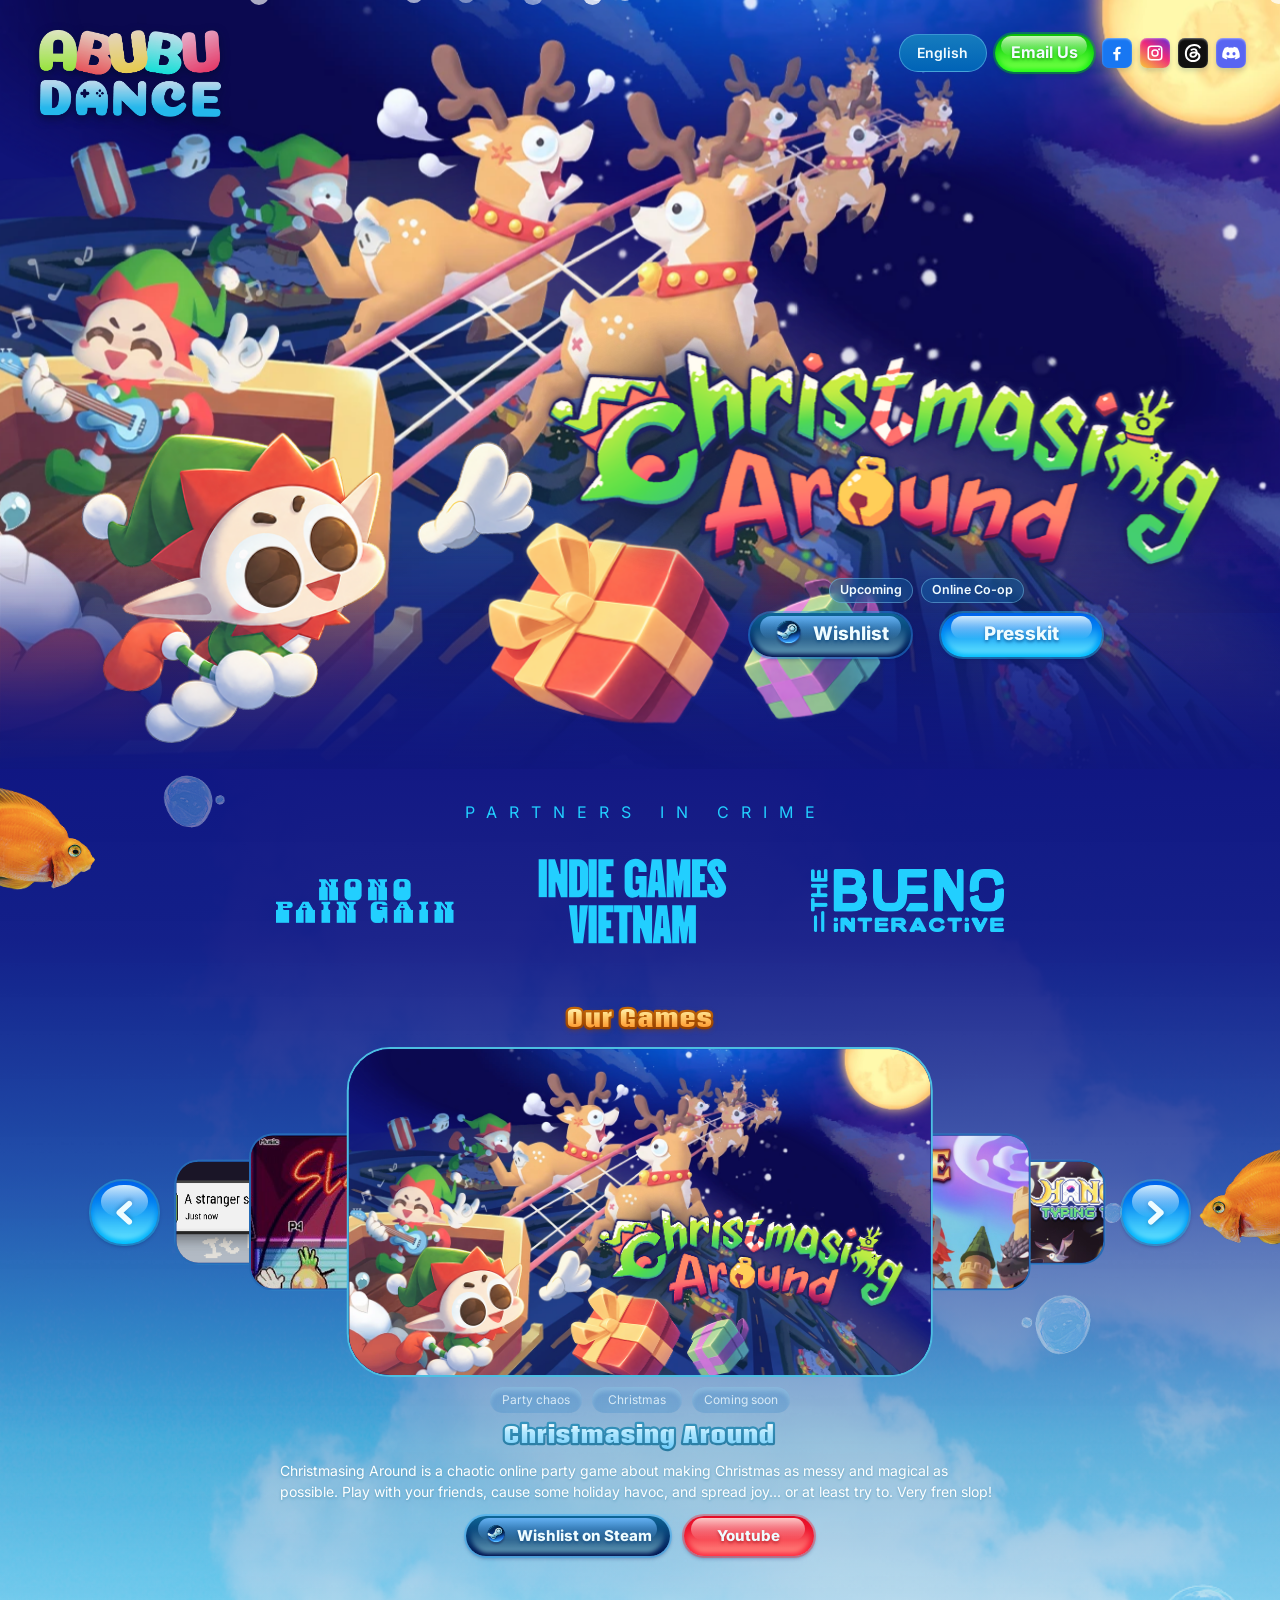
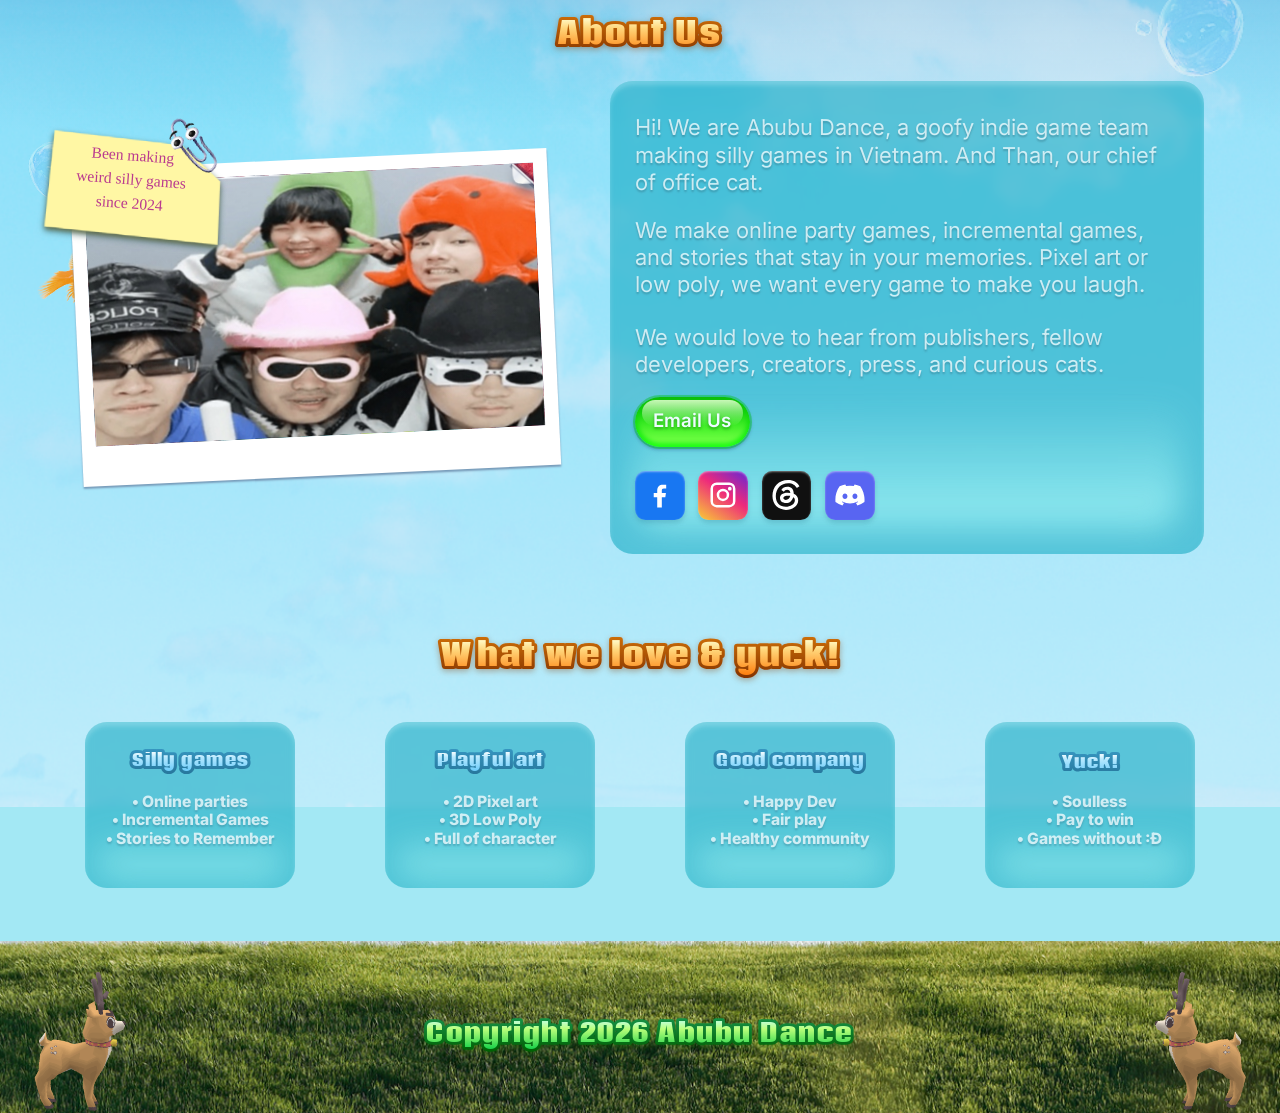
==== commit 88502d1c: "Update Abubu Web hero tags and partner marquee" ====
--- a/abubu-web/index.html
+++ b/abubu-web/index.html
@@ -30,7 +30,7 @@
   <link rel="preload" href="assets/fonts/inter-regular.woff2" as="font" type="font/woff2" crossorigin>
   <link rel="icon" type="image/png" sizes="184x184" href="assets/favicon.png">
   <link rel="apple-touch-icon" href="assets/favicon.png">
-  <link rel="stylesheet" href="styles.css?v=release11">
+  <link rel="stylesheet" href="styles.css?v=release15">
 </head>
 <body>
   <header class="site-header" id="site-header">
@@ -60,6 +60,10 @@
         <img class="game-logo" src="assets/CALogo.webp" alt="">
       </div>
       <div class="hero-actions" aria-label="Game links">
+        <div class="hero-tags">
+          <span data-i18n="Upcoming">Upcoming</span>
+          <span data-i18n="Online Co-op">Online Co-op</span>
+        </div>
         <a class="hero-button hero-button--wishlist" href="https://store.steampowered.com/search/?term=Christmasing%20Around" target="_blank" rel="noopener noreferrer"><img class="steam-icon" src="assets/steam_icon.png" alt=""> <span data-i18n="Wishlist">Wishlist</span></a>
         <a class="hero-button hero-button--presskit" href="mailto:hi@abubudance.com?subject=Christmasing%20Around%20press%20kit"><span data-i18n="Presskit">Presskit</span></a>
       </div>
@@ -141,12 +145,12 @@
   <button class="back-to-top" type="button" aria-label="Go to top" hidden>↑</button>
   <canvas class="cursor-trail" id="cursor-trail" aria-hidden="true"></canvas>
   <img class="custom-cursor" id="custom-cursor" src="assets/cursor.png" alt="" aria-hidden="true">
-  <script src="headings.js?v=release11" defer></script>
-  <script src="language.js?v=release11" defer></script>
-  <script src="script.js?v=release11" defer></script>
-  <script src="interface.js?v=release11" defer></script>
-  <script src="sticker.js?v=release11" defer></script>
-  <script src="snow.js?v=release11" defer></script>
+  <script src="headings.js?v=release15" defer></script>
+  <script src="language.js?v=release15" defer></script>
+  <script src="script.js?v=release15" defer></script>
+  <script src="interface.js?v=release15" defer></script>
+  <script src="sticker.js?v=release15" defer></script>
+  <script src="snow.js?v=release15" defer></script>
 
 </body>
 </html>
--- a/abubu-web/styles.css
+++ b/abubu-web/styles.css
@@ -632,3 +632,32 @@
   .language-toggle { position: static; flex-shrink: 0; margin-top: 8px; }
   .site-nav { gap: 8px; }
 }
+
+.partner-list { display: block; height: auto; min-height: calc(88 * var(--u)); overflow-x: auto; scrollbar-width: none; }
+.partner-list::-webkit-scrollbar { display: none; }
+.partner-track, .partner-group { display: flex; align-items: center; gap: clamp(20px, calc(80 * var(--u)), 80px); width: max-content; }
+.partner-track { margin: 0 auto; }
+.partner-logo { flex: 0 0 auto; width: min(200px, calc(var(--partner-width, 200) * var(--u))); }
+.partner-logo img { width: 100%; max-width: 200px; max-height: 120px; }
+.partner-list.is-overflowing .partner-track { margin: 0; animation: partner-marquee var(--marquee-duration) linear infinite; animation-play-state: paused; }
+.partner-list.is-overflowing.is-visible .partner-track { animation-play-state: running; }
+.partner-list.is-overflowing:hover .partner-track, .partner-list.is-overflowing:focus-within .partner-track, body.animations-paused .partner-list.is-overflowing .partner-track { animation-play-state: paused; }
+@keyframes partner-marquee {
+  to { transform: translateX(calc(-1 * var(--marquee-distance))); }
+}
+@media (max-width: 600px) {
+  .partner-list { min-height: 65px; }
+  .partner-track, .partner-group { gap: 24px; }
+  .partner-logo { width: 110px; }
+  .partner-logo img { width: 100%; }
+}
+@media (prefers-reduced-motion: reduce) {
+  .partner-list.is-overflowing .partner-track { animation: none; }
+}
+
+.hero-tags { position: absolute; bottom: calc(100% + 10px); left: 0; width: 100%; z-index: 5; display: flex; justify-content: center; gap: 8px; }
+.hero-tags span { display: inline-flex; align-items: center; padding: 4px 10px; border: 1px solid rgba(143, 223, 255, .4); border-radius: 20px; background: rgba(15, 105, 174, .4); color: #f2fcff; font: 600 clamp(10px, calc(12 * var(--u)), 14px)/1.2 'Inter', sans-serif; backdrop-filter: blur(5px); }
+@media (max-width: 600px) {
+  .hero-tags { bottom: calc(100% + 16px); }
+  .hero-tags span { font-size: 11px; padding: 5px 10px; }
+}
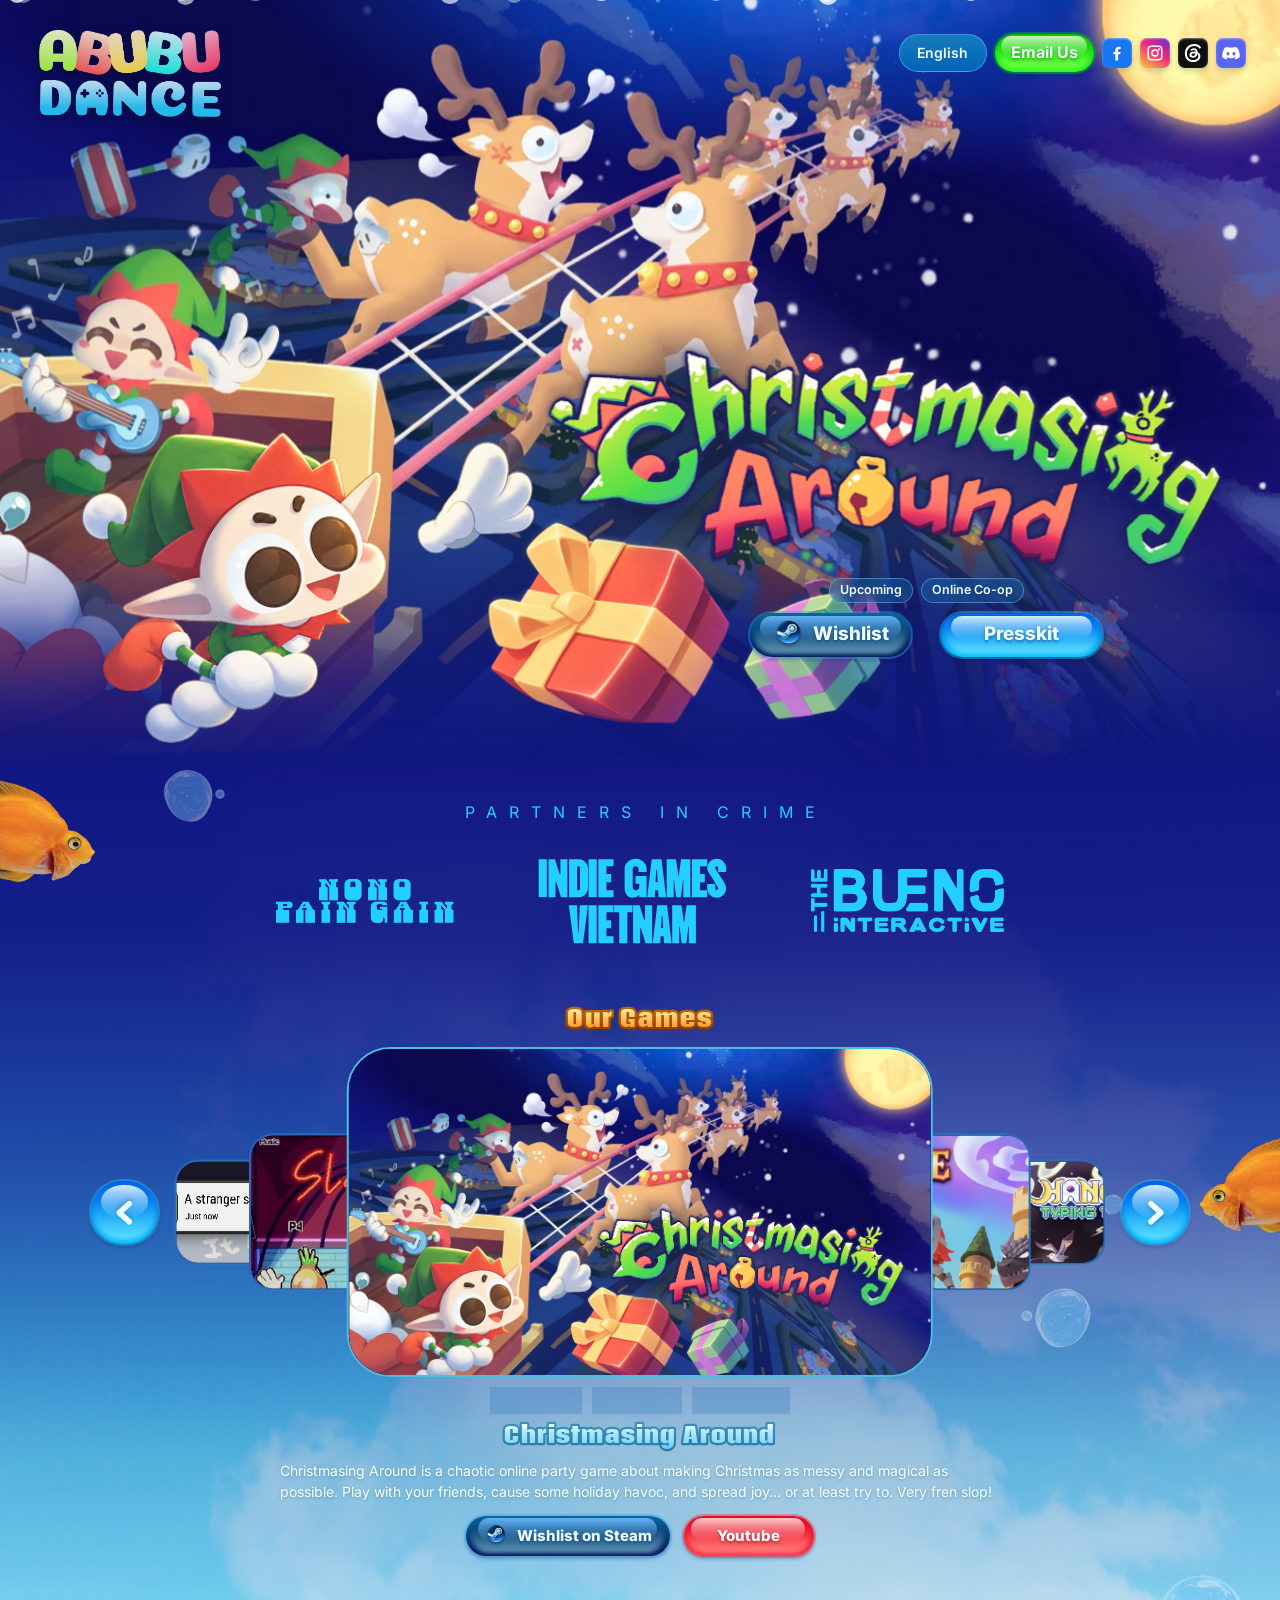
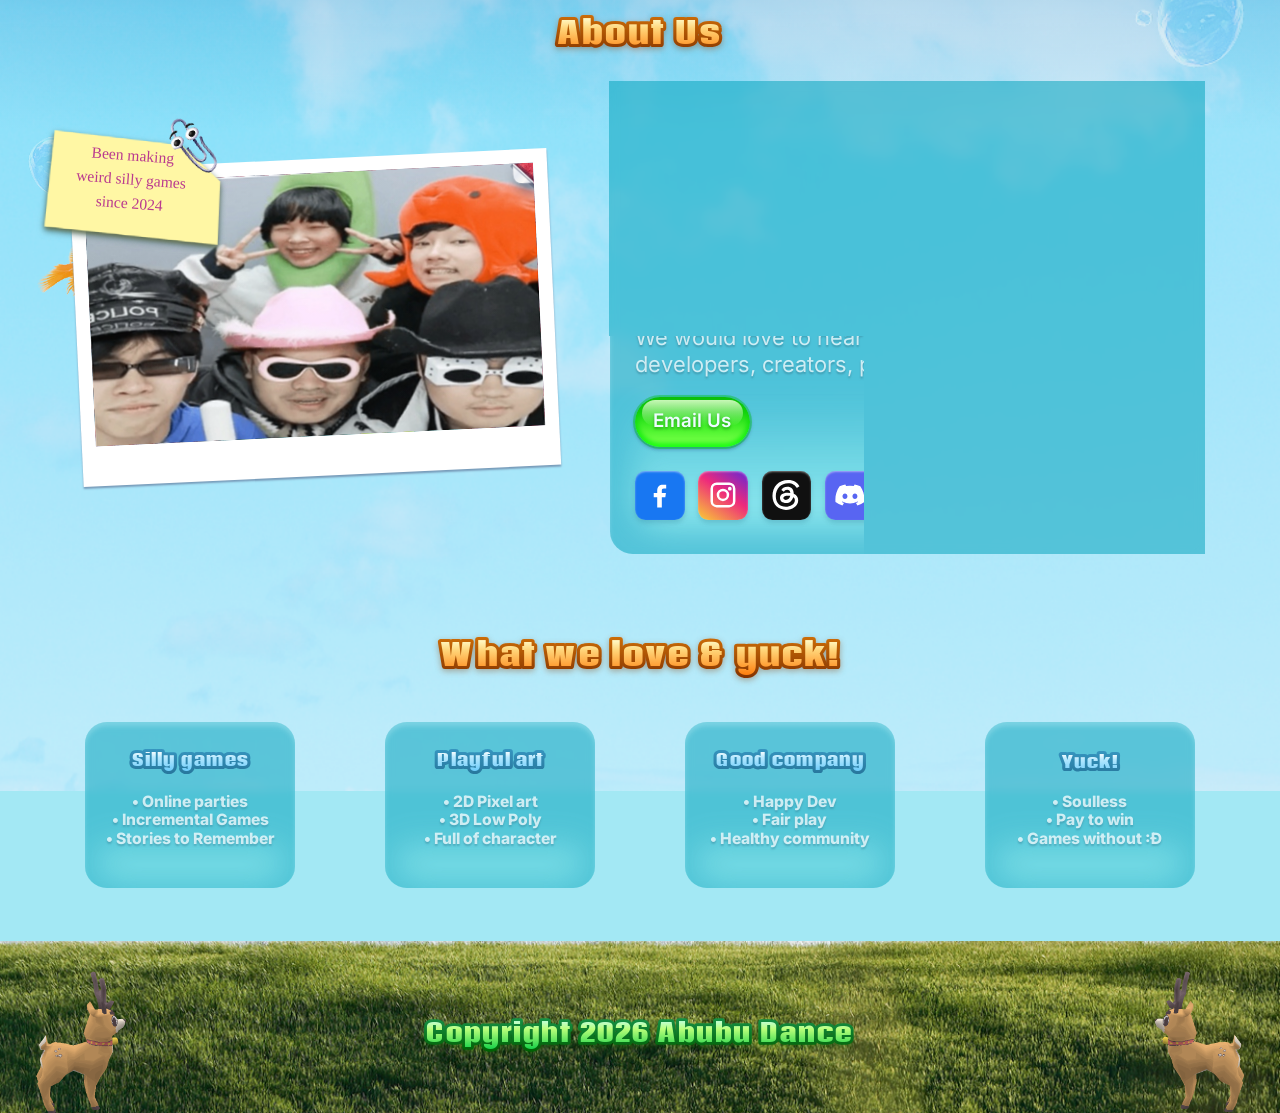
==== commit bfd56874: "Replace Sa Hinh 3D capsule cover" ====
--- a/abubu-web/index.html
+++ b/abubu-web/index.html
@@ -147,7 +147,7 @@
   <img class="custom-cursor" id="custom-cursor" src="assets/cursor.png" alt="" aria-hidden="true">
   <script src="headings.js?v=release15" defer></script>
   <script src="language.js?v=release15" defer></script>
-  <script src="script.js?v=release15" defer></script>
+  <script src="script.js?v=release16" defer></script>
   <script src="interface.js?v=release15" defer></script>
   <script src="sticker.js?v=release15" defer></script>
   <script src="snow.js?v=release15" defer></script>
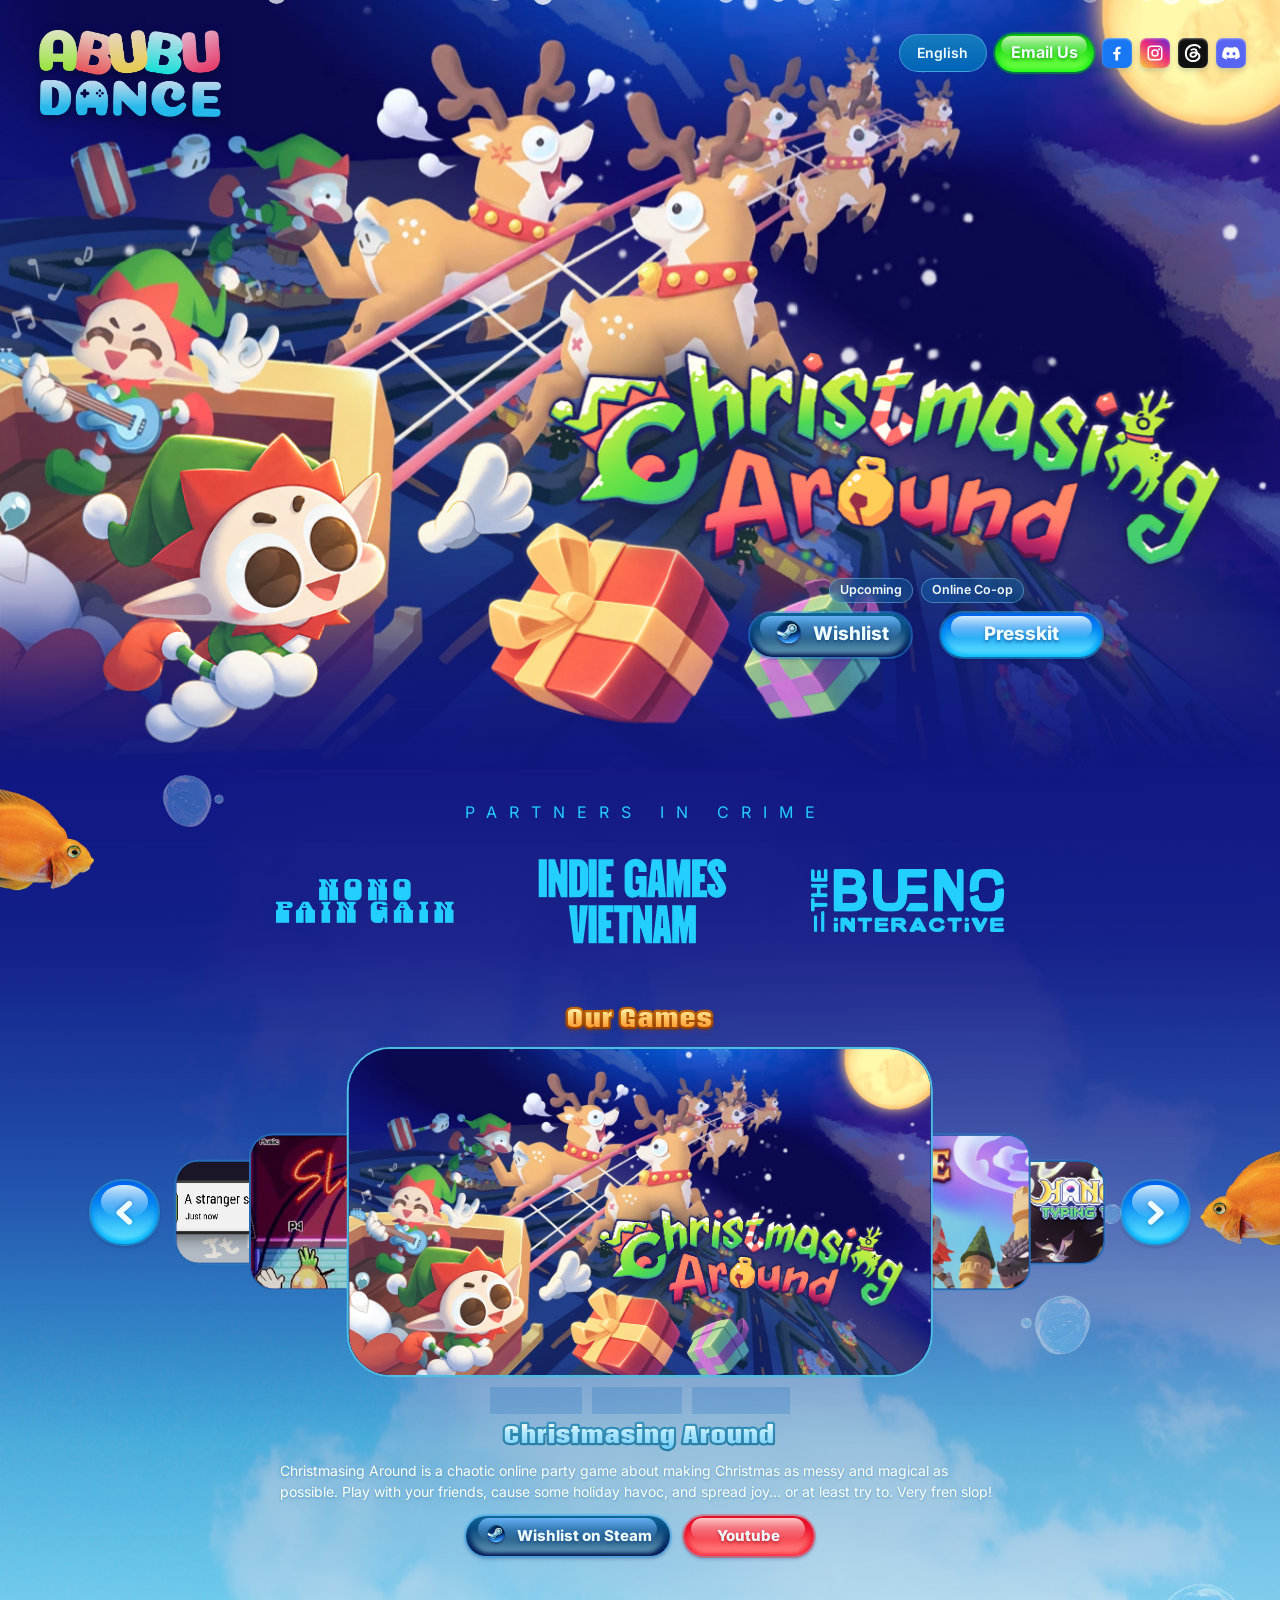
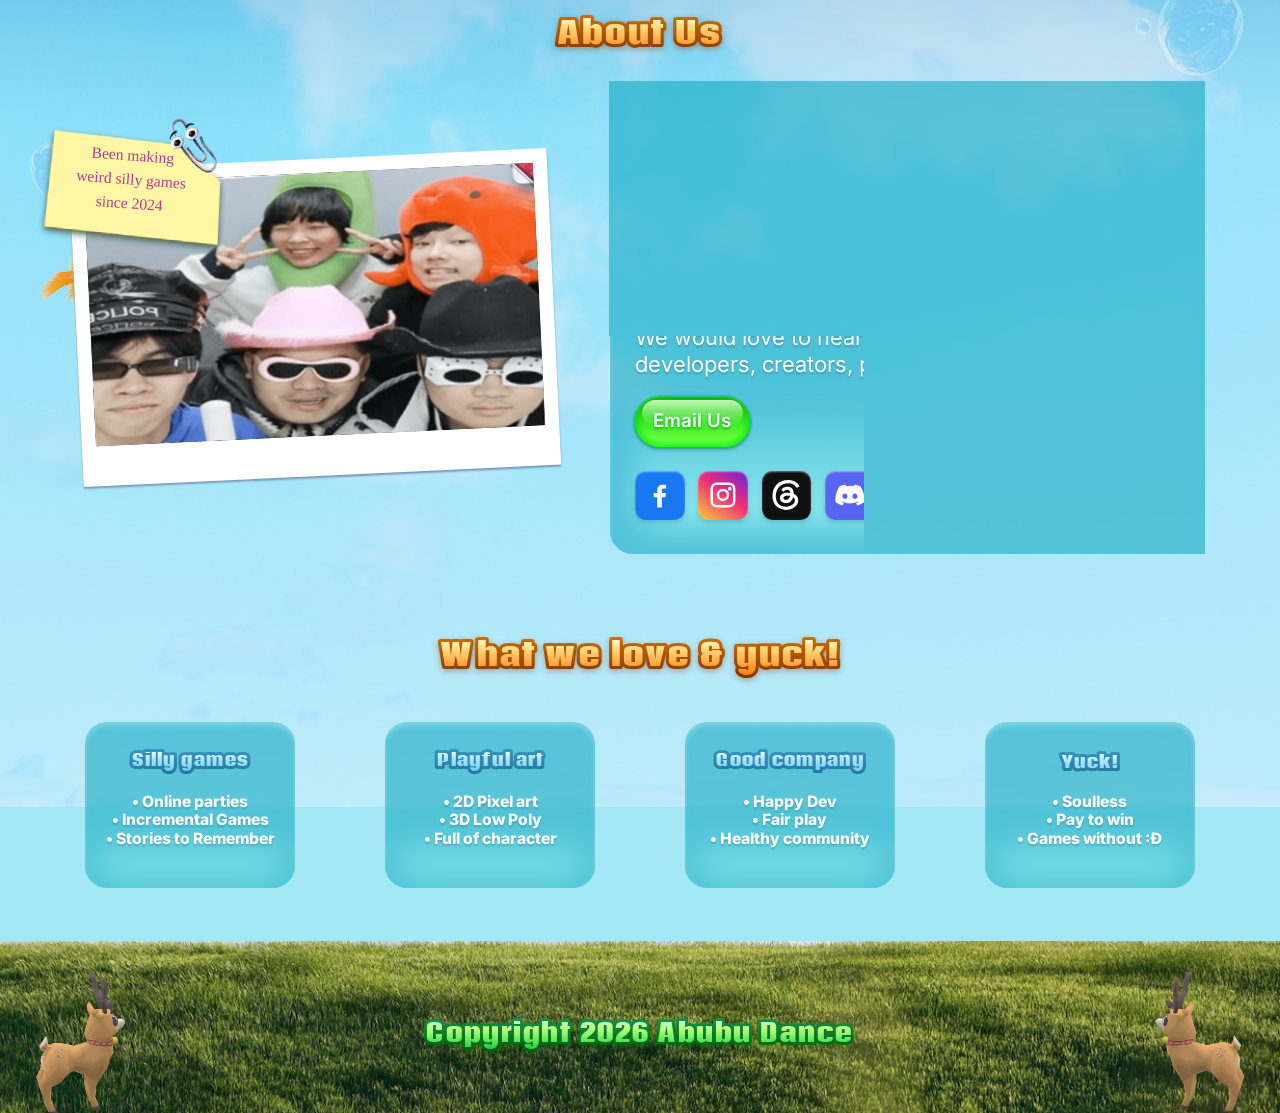
==== commit 1ed11412: "Set live studio copy to white" ====
--- a/abubu-web/index.html
+++ b/abubu-web/index.html
@@ -30,7 +30,7 @@
   <link rel="preload" href="assets/fonts/inter-regular.woff2" as="font" type="font/woff2" crossorigin>
   <link rel="icon" type="image/png" sizes="184x184" href="assets/favicon.png">
   <link rel="apple-touch-icon" href="assets/favicon.png">
-  <link rel="stylesheet" href="styles.css?v=release15">
+  <link rel="stylesheet" href="styles.css?v=release16">
 </head>
 <body>
   <header class="site-header" id="site-header">
--- a/abubu-web/styles.css
+++ b/abubu-web/styles.css
@@ -661,3 +661,5 @@
   .hero-tags { bottom: calc(100% + 16px); }
   .hero-tags span { font-size: 11px; padding: 5px 10px; }
 }
+
+.about-copy, .value-item p { color: #fff; }
